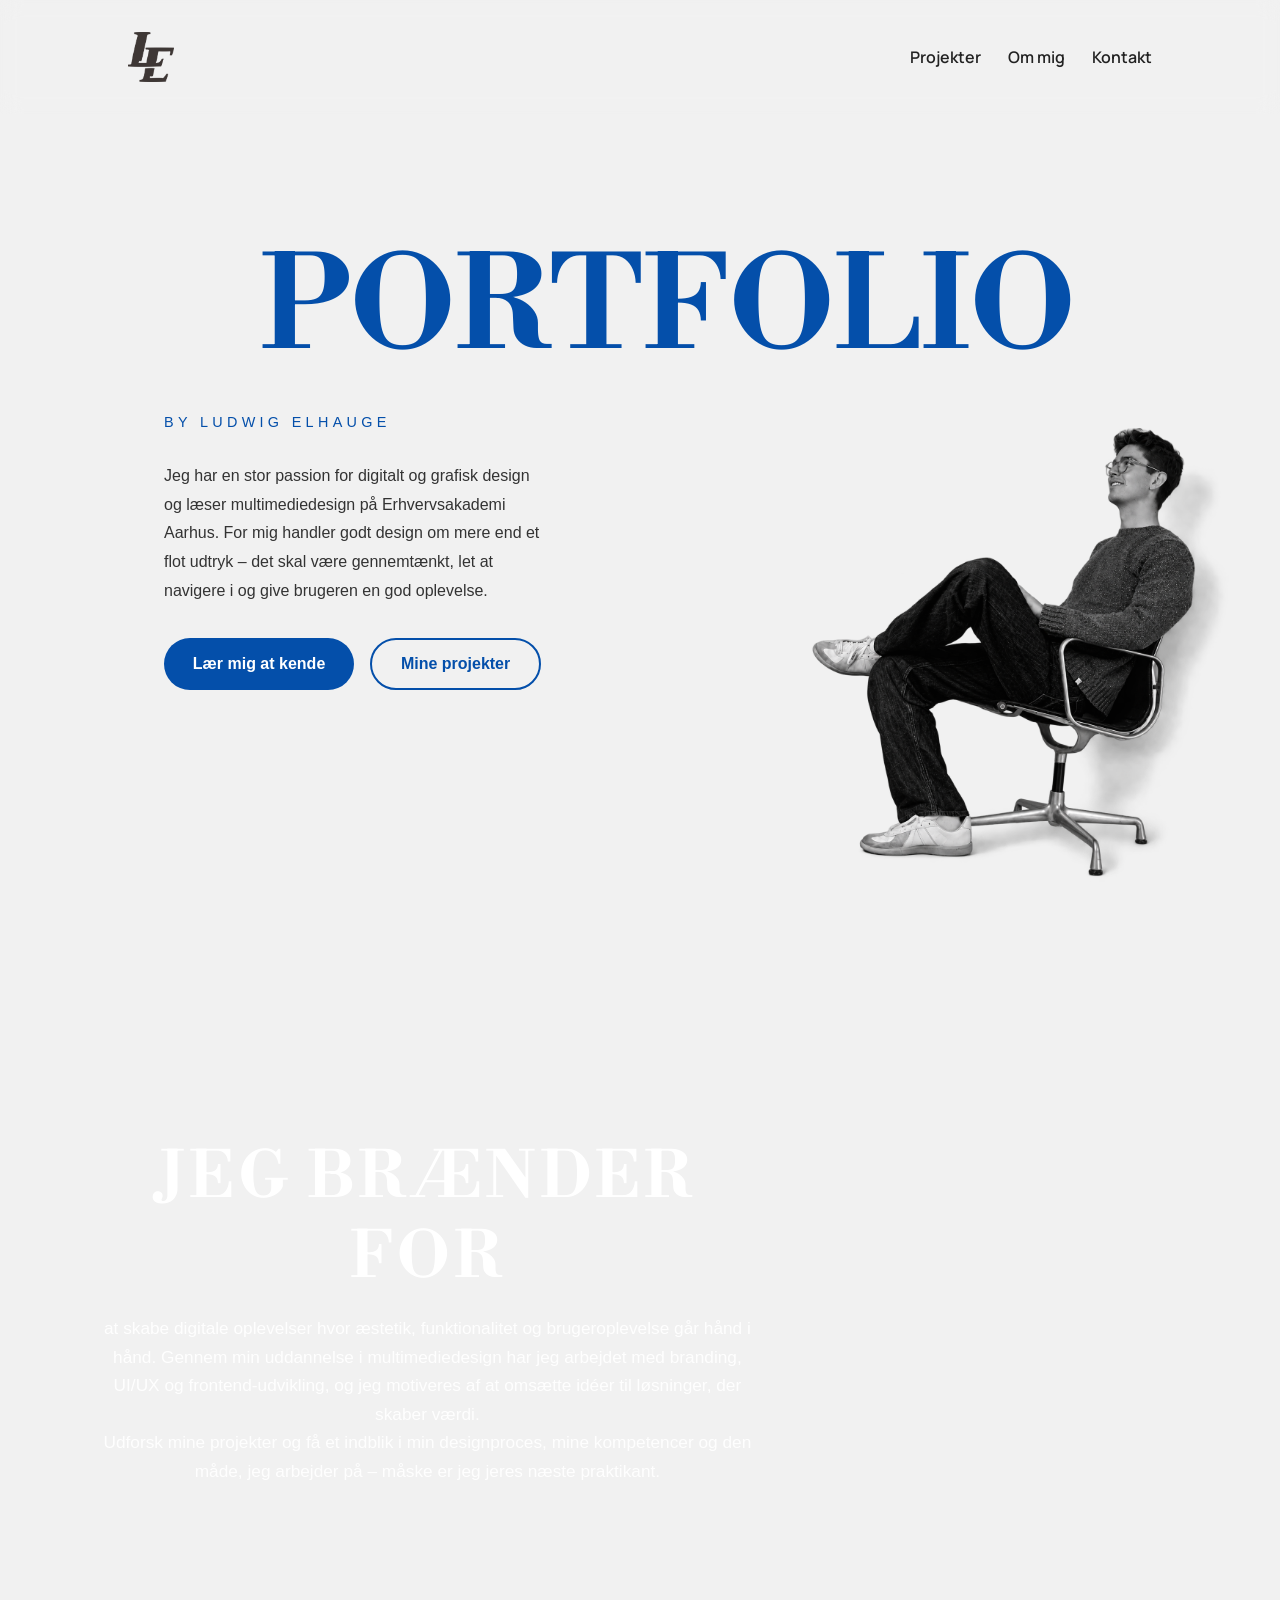
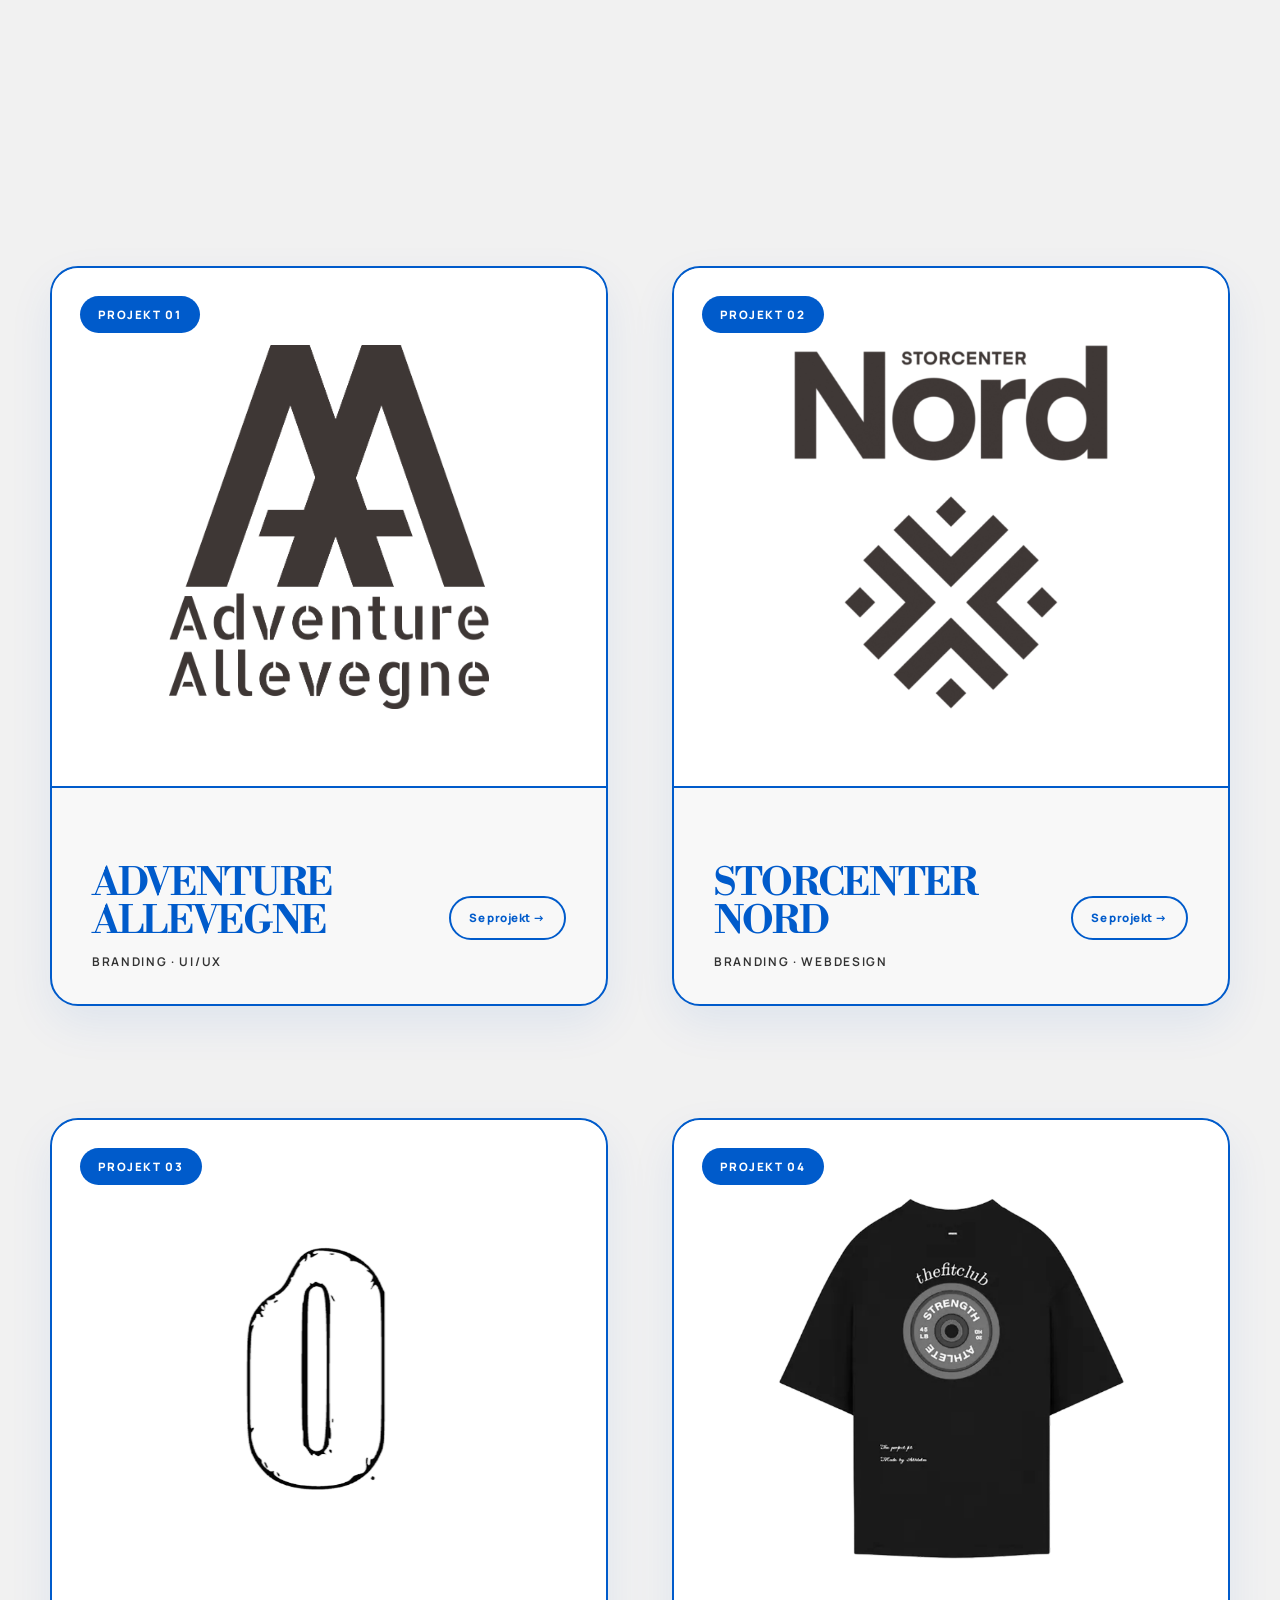
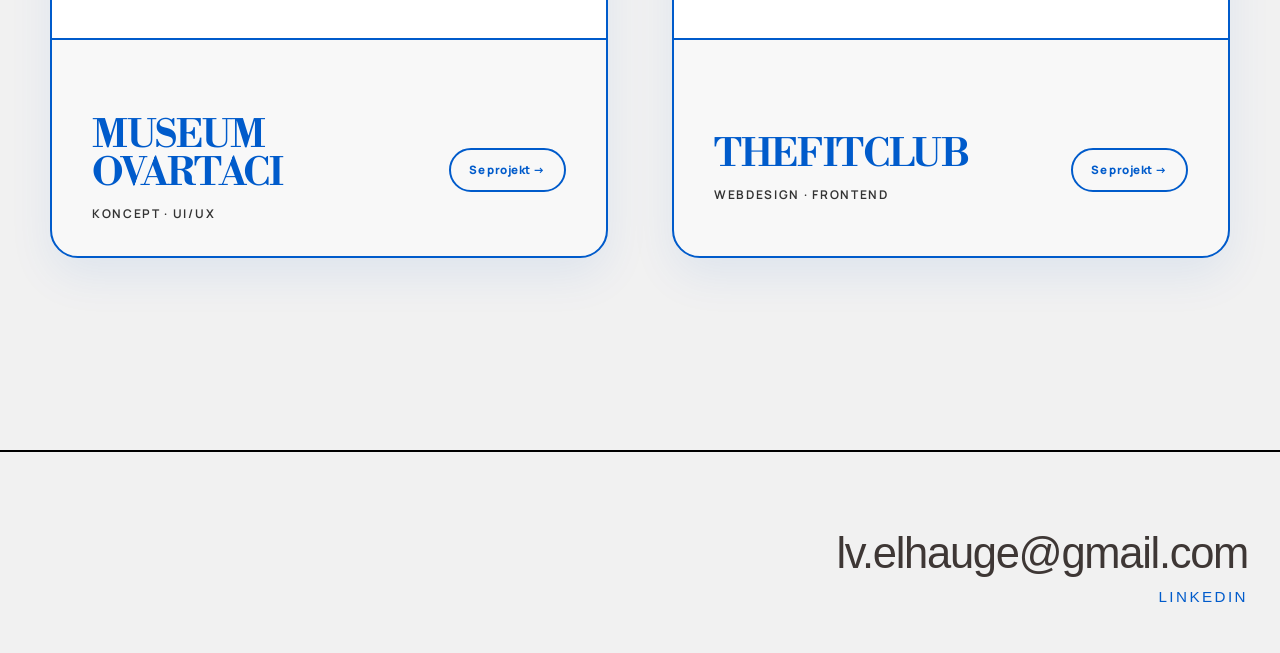
==== index.html @ d036d082 "lille h lille h" ====
<!doctype html>
<html lang="da">
  <head>
    <meta charset="utf-8" />
    <meta name="viewport" content="width=device-width, initial-scale=1" />
    <meta
      name="description"
      content="Portfolio for Ludwig Elhauge – multimediedesigner med fokus på branding, UI/UX og frontend."
    />
    <title>Ludwig Elhauge – Portfolio</title>

    <link rel="stylesheet" href="style.css" />

    <style>
      .project-card {
        position: relative;
        z-index: 2;
        pointer-events: auto;
        cursor: pointer;
      }

      .projects-label {
        pointer-events: none;
      }
    </style>
  </head>

  <body>
    <header class="site-header">
      <a class="brand" href="index.html" aria-label="Gå til forsiden">
        <img src="Img/logo.png" alt="Ludwig Elhauge logo" />
      </a>

      <nav class="site-nav" aria-label="Primær navigation">
        <a href="#projekter">Projekter</a>
        <a href="om-mig.html">Om mig</a>
        <a href="kontakt.html">Kontakt</a>
      </nav>
    </header>

    <main>
      <section class="hero">
        <div class="hero-content">
          <div class="hero-title">
            <h1>PORTFOLIO</h1>
            <p class="hero-subtitle">By Ludwig Elhauge</p>

            <p class="hero-description">
              Jeg har en stor passion for digitalt og grafisk design og læser
              multimediedesign på Erhvervsakademi Aarhus. For mig handler godt
              design om mere end et flot udtryk – det skal være gennemtænkt, let
              at navigere i og give brugeren en god oplevelse.
            </p>

            <div class="hero-actions">
              <a class="hero-button hero-button-primary" href="om-mig.html">
                Lær mig at kende
              </a>

              <a class="hero-button hero-button-secondary" href="#projekter">
                Mine projekter
              </a>
            </div>
          </div>

          <div class="hero-image-wrap">
            <img
              class="hero-image"
              src="Img/ludwigstol.png"
              alt="Ludwig Elhauge"
            />
          </div>
        </div>
      </section>

      <section class="baggrund2-banner">
        <div class="baggrund2-overlay">
          <div class="baggrund2-text">
            <h2>Jeg brænder for</h2>

            <p>
              at skabe digitale oplevelser hvor æstetik, funktionalitet og
              brugeroplevelse går hånd i hånd. Gennem min uddannelse i
              multimediedesign har jeg arbejdet med branding, UI/UX og
              frontend-udvikling, og jeg motiveres af at omsætte idéer til
              løsninger, der skaber værdi.
            </p>

            <p>
              Udforsk mine projekter og få et indblik i min designproces, mine
              kompetencer og den måde, jeg arbejder på – måske er jeg jeres
              næste praktikant.
            </p>
          </div>
        </div>
      </section>

      <section class="panel-projects" id="projekter">
        <div class="projects-label" aria-hidden="true">
          <span>PROJEKTER</span>
        </div>

        <div class="panel-content">
          <div class="projects-grid">
            <a class="project-card" href="ADVENTUREALLEVEGNE.html">
              <div class="project-image">
                <img
                  src="Img/ADVENTUREALLEVEGNE.png"
                  alt="Adventure Allevegne projekt"
                />
              </div>

              <div class="project-info">
                <div>
                  <h3>ADVENTURE ALLEVEGNE</h3>
                  <p>Branding · UI/UX</p>
                </div>

                <span class="project-link">Se projekt →</span>
              </div>
            </a>

            <a class="project-card" href="STORCENTERNORD.html">
              <div class="project-image">
                <img
                  src="Img/STORCENTERNORD.png"
                  alt="Storcenter Nord projekt"
                />
              </div>

              <div class="project-info">
                <div>
                  <h3>STORCENTER NORD</h3>
                  <p>Branding · Webdesign</p>
                </div>

                <span class="project-link">Se projekt →</span>
              </div>
            </a>

            <a class="project-card" href="museumprojekt.html">
              <div class="project-image">
                <img src="Img/museumlogo.png" alt="Spilcaféen projekt" />
              </div>

              <div class="project-info">
                <div>
                  <h3>MUSEUM OVARTACI</h3>
                  <p>Koncept · UI/UX</p>
                </div>

                <span class="project-link">Se projekt →</span>
              </div>
            </a>

            <a class="project-card" href="THEFITCLUB.html">
              <div class="project-image">
                <img src="Img/thefitclub-produkt.png" alt="The Fit Club projekt" />
              </div>

              <div class="project-info">
                <div>
                  <h3>THEFITCLUB</h3>
                  <p>Webdesign · Frontend</p>
                </div>

                <span class="project-link">Se projekt →</span>
              </div>
            </a>
          </div>
        </div>
      </section>
    </main>

    <footer class="site-footer">
      <div class="footer-content">
        <div class="footer-meta">
          <p class="footer-email">lv.elhauge@gmail.com</p>

          <a
            class="footer-link"
            href="https://www.linkedin.com/in/ludwig-valentin-dahl-elhauge-713512254/"
            target="_blank"
            rel="noopener"
          >
            LinkedIn
          </a>
        </div>
      </div>
    </footer>

    <script src="main.js"></script>
  </body>
</html>
---- style.css ----
@import url('https://fonts.googleapis.com/css2?family=Orbitron:wght@400..900&display=swap');
@import url('https://fonts.googleapis.com/css2?family=Oi&family=Orbitron:wght@400..900&display=swap');
@import url('https://fonts.googleapis.com/css2?family=Coiny&family=Oi&family=Orbitron:wght@400..900&display=swap');
@import url('https://fonts.googleapis.com/css2?family=Coiny&family=Manrope:wght@200..800&family=Oi&family=Orbitron:wght@400..900&display=swap');
@import url('https://fonts.googleapis.com/css2?family=Coiny&family=Libre+Bodoni:ital,wght@0,400..700;1,400..700&family=Manrope:wght@200..800&family=Oi&family=Orbitron:wght@400..900&display=swap');
@import url("https://fonts.googleapis.com/css2?family=Bodoni+Moda:opsz,wght@6..96,600&display=swap");
/* -----------------------------
   Base / Global Styles
   ----------------------------- */
body {
    background-color: #F1F1F1;
    margin: 0;
    font-family: Arial, Manrope, sans-serif;
    color: #111;
}

h1 {
    font-family: 'Libre Bodoni', serif;
    font-size: 8rem;
    color: #044faa;
    letter-spacing: 0.em;
    margin: 0;
    text-align: center;
}
/* -----------------------------
   Hero Section
   ----------------------------- */
.hero {
    min-height: 84vh;
    padding: 2rem 2rem 0rem;
    display: flex;
    align-items: center;
    justify-content: center;
    background-color: #F1F1F1;
}

.hero-scroll-indicator span {
    display: inline-flex;
    align-items: center;
    justify-content: center;
    padding: 0.8rem 1.2rem;
}



@keyframes hero-bounce {
    0%, 100% { transform: translateY(0); }
    45% { transform: translateY(-8px); }
    65% { transform: translateY(-4px); }
}

@media (max-width: 980px) {
    .hero-scroll-indicator {
        margin-bottom: 1.5rem;
    }
}

.hero-content {
    width: min(1320px, 100%);
    display: grid;
    grid-template-columns: minmax(0, 1.2fr) minmax(260px, 460px);
    align-items: center;
    gap: 3rem;
}

.hero-title {
    text-align: left;
    max-width: 380px;
    margin: 0;
    transform: translate(-2rem, -2rem);
    grid-column: 1;
    justify-self: center;
}

.hero-title h1 {
    text-align: center;
    display: block;
    width: 100%;
    margin: -4rem 6rem 1.5rem;

    transform: translateX(100px);
    opacity: 0;

    animation: slideInRight 1.4s ease forwards;
}

@keyframes slideInRight {
    from {
        transform: translateX(180px);
        opacity: 0;
    }

    to {
        transform: translateX(0);
        opacity: 1.2;
    }
}

.project-page .hero-title {
    text-align: center;
    max-width: 100%;
    margin: 0 auto 1.5rem;
    justify-self: center;
}

.project-page .hero-title h1,
.project-page .hero-subtitle,
.project-page .hero-description {
    text-align: center;
}

.hero-image-wrap {
    display: flex;
    justify-content: flex-end;
    grid-column: 2;
}

.hero-image {
    width: 100%;
    max-width: 460px;
    height: auto;
    display: block;
    object-fit: contain;
    margin-top: 8rem;

    transform: translateY(4rem);

}

.hero-subtitle {
    margin: 0.25rem 0 0;
    font-size: 0.9rem;
    letter-spacing: 0.3em;
    text-transform: uppercase;
    color: #044faa;
    text-align: left;
}

.hero-description {
    max-width: 540px;
    margin: 2rem 0 0;
    font-size: 1rem;
    line-height: 1.8;
    color: #333333;
    text-align: left;
    transform: none;
}

.hero-actions {
    display: flex;
    flex-wrap: wrap;
    gap: 1rem;
    justify-content: flex-start;
    margin-top: 2rem;
    transform: none;
}

.hero-button {
    display: inline-flex;
    align-items: center;
    justify-content: center;
    padding: 0.95rem 1.8rem;
    border-radius: 999px;
    font-weight: 700;
    text-decoration: none;
    transition: background-color 0.25s ease, color 0.25s ease;
}

.hero-button-primary {
    background-color: #044faa;
    color: #ffffff;
}

.hero-button-secondary {
    background-color: transparent;
    border: 2px solid #044faa;
    color: #044faa;
}

.hero-button-secondary:hover,
.hero-button-primary:hover {
    opacity: 0.9;
}

.hero-grid {
    display: block;
    max-width: 760px;
    margin: 0 auto;
}

.hero-copy {
    text-align: left;
}

.hero-text {
    max-width: 520px;
    margin: 0;
    font-size: 1.05rem;
    color: #333333;
    line-height: 1.8;
}

.hero-links {
    list-style: none;
    padding: 0;
    margin: 2rem 0 0;
    display: inline-flex;
    flex-direction: column;
    gap: 0.85rem;
}

.hero-links li {
    position: relative;
    padding-left: 1.2rem;
    font-weight: 600;
    letter-spacing: 0.02em;
}

.hero-links li::before {
    content: "—";
    position: absolute;
    left: 0;
    color: #000;
}

@media (max-width: 980px) {
    .hero-grid {
        grid-template-columns: 1fr;
    }

    .hero-image {
        justify-content: center;
        margin-top: 2rem;
    }
}

@media (max-width: 560px) {
    .hero {
        padding: 4rem 1.25rem 2rem;
    }

    .hero-title {
        margin-bottom: 2rem;
    }

    .hero h1 {
        font-size: 3.5rem;
    }
}

@media (max-width: 860px) {
    .hero-grid {
        grid-template-columns: 1fr;
        text-align: center;
    }

    .hero-copy {
        text-align: center;
    }

    .hero-image {
        margin: 0 auto;
        max-width: 380px;
    }
}

/* BANNER */
.baggrund2-banner {
    background-image: url("Img/DSCF3079.jpeg");
    background-attachment: fixed;
    background-position: center;
    background-repeat: no-repeat;
    background-size: cover;

    min-height: 820px;

    display: flex;
    justify-content: flex-start;
    align-items: center;
}

.baggrund2-overlay {
    width: 100%;
    height: 100%;

    background: transparent;

    display: flex;
    justify-content: flex-start;
    align-items: center;

    padding-left: 8%;
}

.baggrund2-text {
    max-width: 650px;
    color: white;
    text-align: center;
    padding: 0;
}

.baggrund2-text h2 {
    font-size: clamp(3rem, 5vw, 5.5rem);
    margin: 0 0 1rem;
    letter-spacing: 0.06em;
    text-transform: uppercase;
    font-family: 'Libre Bodoni', Georgia, serif;
}

.baggrund2-text p {
    margin: 0;
    font-size: clamp(1rem, 1.35vw, 1.5rem);
    line-height: 1.65;
    color: rgba(255,255,255,0.92);
}
/* -----------------------------
   Projects Section
   ----------------------------- */

.panel-projects {
    position: relative;
    background: #eeeeee;
    min-height: 100vh;
    padding: 10rem 1.25rem 5rem;
}


.panel-projects .panel-content {
    width: 100%;
    max-width: 1400px;
    margin: 0 auto;
}


/* -----------------------------
   Projects Grid
   ----------------------------- */

.projects-grid {
    position: relative;
    width: 100%;
    max-width: 1200px;
    height: 1000px;
    margin: 8rem auto 0;
    padding: 0;
}


/* -----------------------------
   Project Cards
   ----------------------------- */

.projects-grid .project-card {
  display: grid;
  grid-template-rows: 480px minmax(260px, auto);
  width: 100%;
  height: 100%;
  min-height: 740px;
  margin-top: 0;
  overflow: hidden;
  align-self: stretch;
}

.project-card img {
    display: block;

    width: 100%;
    height: auto;

    max-width: 100%;

    object-fit: contain;

    margin: 0;

    padding: 0;

    background: transparent;
}
/* Gør kun Museum Ovartaci-logoet større */
.projects-grid
.project-card[href="museumprojekt.html"]
.project-image img {
    transform: scale(3);
}

/* Bevar den lille hover-effekt */
.projects-grid
.project-card[href="museumprojekt.html"]:hover
.project-image img {
    transform: scale(3.4);
}


/* -----------------------------
   Hover
   ----------------------------- */

.project-card:hover img {
    filter: brightness(1.05);
}

.project-card:hover {
    transform: translateY(-10px) rotate(-3deg) scale(1.03);
}

/* Alle projektkort skal have samme placering og højde */

.projects-grid {
  display: grid;
  grid-template-columns: repeat(2, minmax(0, 1fr));
  align-items: stretch;
}

.projects-grid .project-card,
.projects-grid .project-card:nth-child(even),
.projects-grid .project-card:nth-child(odd) {
  display: grid;
grid-template-rows: 480px 220px;
height: 700px;
  margin-top: 10px;
  transform: none;
  align-self: stretch;
}

.projects-grid .project-image {
  display: flex;
  align-items: center;
  justify-content: center;
  width: 100%;
  height: 520px;
  overflow: hidden;
}

.projects-grid .project-image img {
  width: 100%;
  height: 100%;
  padding: 3rem;
  object-fit: contain;
}


.projects-grid .project-info {
  display: flex;
  align-items: center;
  justify-content: space-between;
  gap: 2rem;

  min-height: 260px;
  padding: 2rem 2.5rem;
  box-sizing: border-box;
}

/* -----------------------------
   Mobile
   ----------------------------- */

@media (max-width: 880px) {

    .panel-projects {
        padding: 4rem 1.25rem;
    }

    .projects-grid {
        height: auto;

        display: grid;
        grid-template-columns: 1fr;
        gap: 4rem;

        max-width: 500px;
    }

    .project-card {
        position: static;

        width: 100%;
        max-width: 320px;

        margin: 0 auto;

        transform: none !important;
    }

    .project-card:hover {
        transform: translateY(-8px) !important;
    }

}

/* -----------------------------
   Footer
   ----------------------------- */
.site-footer {
    padding: 4rem 2rem 3rem;
    background: transparent;
    color: #111;
    border-top: 2px solid #000;
}

.footer-content {
    display: flex;
    align-items: flex-end;
    justify-content: flex-end;
    gap: 2rem;
    max-width: min(1320px, 100%);
    margin: 0 auto;
    padding-top: 1rem;
}

.footer-email {
    margin: 0;
    color: #3E3735;
    font-size: clamp(2rem, 3.4vw, 5rem);
    font-weight: 300;
    letter-spacing: -0.03em;
    line-height: 1;
}

.footer-meta {
    display: flex;
    flex-direction: column;
    align-items: flex-end;
    justify-content: center;
    gap: 0.75rem;
}

.footer-phone {
    margin: 0;
    font-size: 0.95rem;
    letter-spacing: 0.08em;
}

.footer-link {
    color: #005BCB;
    text-decoration: none;
    font-size: 0.95rem;
    letter-spacing: 0.16em;
    text-transform: uppercase;
}

@media (max-width: 880px) {
    .footer-content {
        flex-direction: column;
        align-items: center;
        text-align: center;
    }
    .footer-meta {
        align-items: center;
    }
}


/* -----------------------------
   Header
   ----------------------------- */
.site-header {
    position: static;
    z-index: 20;
    display: flex;
    align-items: center;
    font-family: 'Manrope', sans-serif;
    justify-content: space-between;
    padding: 2rem 8rem;
    background: transparent;
    backdrop-filter: blur(10px);
    box-shadow: none;
    border: none;
}

/* Contact callout in the top-right corner */
.contact-callout {
    position: absolute;
    top: 8rem;
    right: 4.5rem;
    text-align: right;
    z-index: 20;
    color: #005bcb;
    pointer-events: auto;
}
.contact-callout .callout-email {
    display: block;
    font-size: 2.25rem;
    font-weight: 600;
    text-decoration: underline;
    text-decoration-thickness: 2px;
    color: #005bcb;
    margin-bottom: 0.25rem;
}
.contact-callout .callout-phone {
    font-size: 1.8rem;
    color: #111;
    margin-bottom: 0.25rem;
}
.callout-arrow {
    display: block;
    width: 88px;
    height: 88px;
    margin: 0 auto;
    color: #005bcb;
    transform: none;
    animation: callout-bob 1.6s ease-in-out infinite;
}

.callout-arrow path {
    stroke: currentColor;
    stroke-width: 2.8;
    stroke-linecap: round;
    stroke-linejoin: round;
}

@keyframes callout-bob {
    0% { transform: translateY(8px) rotate(0deg); }
    45% { transform: translateY(-10px) rotate(-2deg); }
    70% { transform: translateY(-6px) rotate(1deg); }
    100% { transform: translateY(8px) rotate(0deg); }
}

@media (max-width: 880px) {
    .contact-callout { position: static; text-align: left; margin: 1.25rem 0; }
    .contact-callout .callout-email { font-size: 1.15rem; text-decoration: underline; }
    .callout-arrow { display: none; }
}

.brand {
    display: inline-flex;
    align-items: center;
}

.brand img {
    display: block;
    max-height: 50px;
    width: auto;
}

.site-nav a {
    margin-left: 1.5rem;
    text-decoration: none;
    color: #222222;
    font-weight: 600;
}

.site-nav a:hover {
    color: #005BCB;
}
.projects-label {
    position: absolute;
    left: 20px;
    top: 50%;

    display: flex;
    flex-direction: column;
    align-items: center;

    color: #005bcb;

    z-index: 10;
}

.baggrund2-banner {
    min-height: 820px;
}
.panel-projects {
    position: relative;
}

.projects-label {
    position: absolute;

    right: 30px;
    top: -30px;

    display: flex;
    align-items: center;
    gap: 35px;

    color: #005bcb;

    z-index: 50;

    transform: rotate(90deg);
    transform-origin: right bottom;
}

.projects-label span {
    font-size: 55px;
    font-weight: 300;
    letter-spacing: 3px;
    white-space: nowrap;
}

.panel-projects,
.panel-content {
    width: 100%;
    box-sizing: border-box;
}

.panel-projects {
    position: relative;
    background: #eeeeee;
    padding: 8rem 1.5rem 10rem;
}

.panel-content {
    max-width: 1400px;
    margin: 0 auto;
}

.projects-grid {
    position: relative !important;
    display: grid !important;
    grid-template-columns: repeat(2, minmax(0, 1fr)) !important;
    gap: 5rem 3rem !important;

    width: min(1200px, 100%) !important;
    height: auto !important;
    margin: 0 auto !important;
    padding: 0 !important;
}

.project-card {
    position: relative !important;
    inset: auto !important;
    display: block !important;

    width: 100% !important;
    margin: 0 !important;
    padding: 1rem !important;
    box-sizing: border-box;

    color: #111 !important;
    text-decoration: none !important;
    background: #ffffff;
    border: 1px solid #d8d4cf;
    box-shadow: 0 18px 45px rgba(17, 17, 17, 0.07);

    transform: none !important;
    transition: transform 0.3s ease, box-shadow 0.3s ease;
}

.project-card:hover {
    transform: translateY(-7px) !important;
    box-shadow: 0 24px 55px rgba(17, 17, 17, 0.12);
}

.project-image {
    display: flex;
    align-items: center;
    justify-content: center;

    width: 100%;
    aspect-ratio: 4 / 3;
    padding: clamp(2.5rem, 5vw, 5rem);
    box-sizing: border-box;
    overflow: hidden;
    background: #f0ede8;
}

.project-image img,
.project-card img {
    display: block;
    width: 100% !important;
    height: 100% !important;
    max-width: 100% !important;
    max-height: 100% !important;
    margin: 0 !important;
    padding: 0 !important;
    object-fit: contain !important;
    transition: transform 0.4s ease;
}

.project-card:hover .project-image img {
    transform: scale(1.04);
}

.project-info {
    display: flex;
    align-items: flex-start;
    justify-content: space-between;
    gap: 1.5rem;

    margin-top: 1rem;
    padding: 1rem 0.25rem 0.25rem;
    border-top: 1px solid #d8d4cf;
}

.project-info h3 {
    margin: 0;
    color: #111;
    font-family: 'Manrope', sans-serif;
    font-size: clamp(1.25rem, 2vw, 1.7rem);
    line-height: 1.15;
}

.project-info p {
    margin: 0.45rem 0 0;
    color: #69635f;
    font-size: 0.8rem;
    letter-spacing: 0.1em;
    text-transform: uppercase;
}

.project-link {
    flex-shrink: 0;
    color: #005BCB;
    font-size: 0.8rem;
    font-weight: 700;
    letter-spacing: 0.08em;
    text-transform: uppercase;
}

@media (max-width: 880px) {
    .panel-projects {
        padding: 5rem 1.25rem 7rem;
    }

    .projects-grid {
        grid-template-columns: 1fr !important;
        gap: 3rem !important;
        max-width: 560px !important;
    }

    .project-image {
        padding: clamp(2rem, 10vw, 4rem);
    }
}
@import url('https://fonts.googleapis.com/css2?family=Bodoni+Moda:opsz,wght@6..96,700&display=swap');

/* Projektkort i samme visuelle stil som portfolioens hero. */

.panel-projects {
    position: relative;
    width: 100%;
    padding: 9rem 1.5rem 12rem;
    box-sizing: border-box;
    overflow: hidden;
    background: #f1f1f1;
}

.panel-content {
    width: 100%;
    max-width: 1400px;
    margin: 0 auto;
}

.projects-grid {
    position: relative !important;
    display: grid !important;
    grid-template-columns: repeat(2, minmax(0, 1fr)) !important;
    gap: 7rem 4rem !important;

    width: min(1180px, 100%) !important;
    height: auto !important;
    margin: 0 auto !important;
    padding: 0 !important;
}

.project-card {
    position: relative !important;
    inset: auto !important;
    display: block !important;
    width: 100% !important;
    margin: 0 !important;
    padding: 0 !important;
    box-sizing: border-box;
    overflow: hidden;

    color: #171717 !important;
    text-decoration: none !important;
    background: #f8f8f8;
    border: 2px solid #005bcb;
    border-radius: 28px;
    box-shadow: 0 18px 45px rgba(0, 91, 203, 0.08);

    transform: none !important;
    transition: transform 0.35s ease, box-shadow 0.35s ease;
}



/* Projektnummer som samme type pilleform som knapperne i heroen. */
.project-card::before {
    position: absolute;
    top: 1.75rem;
    left: 1.75rem;
    z-index: 2;

    padding: 0.7rem 1.15rem;
    color: #ffffff;
    background: #005bcb;
    border-radius: 999px;

    font-family: 'Manrope', sans-serif;
    font-size: 0.72rem;
    font-weight: 800;
    letter-spacing: 0.14em;
}

.project-card:nth-child(1)::before { content: "PROJEKT 01"; }
.project-card:nth-child(2)::before { content: "PROJEKT 02"; }
.project-card:nth-child(3)::before { content: "PROJEKT 03"; }
.project-card:nth-child(4)::before { content: "PROJEKT 04"; }

.project-card:hover {
    transform: translateY(-9px) !important;
    box-shadow: 0 28px 60px rgba(0, 91, 203, 0.16);
}

.project-card:focus-visible {
    outline: 3px solid #005bcb;
    outline-offset: 5px;
}

.project-image {
    display: flex;
    align-items: center;
    justify-content: center;

    width: 100%;
    aspect-ratio: 4 / 3;
    padding: clamp(3.5rem, 6vw, 6rem);
    box-sizing: border-box;
    overflow: hidden;

    background: #ffffff;
    border-bottom: 2px solid #005bcb;
    border-radius: 26px 26px 0 0;
}

.project-image img,
.project-card img {
    display: block;
    width: 100% !important;
    height: 100% !important;
    max-width: 100% !important;
    max-height: 100% !important;
    margin: 0 !important;
    padding: 0 !important;
    object-fit: contain !important;
    filter: none;
    transition: transform 0.45s cubic-bezier(0.2, 0.75, 0.25, 1);
}

.project-card:hover .project-image img {
    transform: scale(1.055);
}

.project-info {
    display: flex;
    align-items: flex-end;
    justify-content: space-between;
    gap: 2rem;

    margin: 0;
    padding: 1.75rem 1.75rem 1.9rem;
    border: 0;
}

.project-info h3 {
    margin: 0;
    max-width: 14ch;
    color: #005bcb;
    font-family: 'Libre Bodoni', Georgia, serif;
    font-size: clamp(1.8rem, 3vw, 2.8rem);
    font-weight: 700;
    line-height: 0.98;
    letter-spacing: -0.035em;
}

.project-info p {
    margin: 0.7rem 0 0;
    color: #333333;
    font-family: 'Manrope', sans-serif;
    font-size: 0.75rem;
    font-weight: 650;
    letter-spacing: 0.14em;
    text-transform: uppercase;
}

.project-link {
    flex-shrink: 0;
    padding: 0.8rem 1.15rem;
    color: #005bcb;
    background: transparent;
    border: 2px solid #005bcb;
    border-radius: 999px;

    font-family: 'Manrope', sans-serif;
    font-size: 0.72rem;
    font-weight: 800;
    letter-spacing: 0.04em;
    text-transform: none;
    transition: color 0.25s ease, background-color 0.25s ease;
}

.project-card:hover .project-link {
    color: #ffffff;
    background: #005bcb;
}

@media (max-width: 880px) {
    .panel-projects {
        padding: 6rem 1.25rem 8rem;
    }

    .projects-grid {
        grid-template-columns: 1fr !important;
        gap: 3.5rem !important;
        max-width: 580px !important;
    }

    .project-card:nth-child(even) {
        margin-top: 0 !important;
    }

    .project-image {
        padding: clamp(3rem, 12vw, 5rem);
    }

    .project-info {
        align-items: flex-start;
        gap: 1.25rem;
    }
}

@media (max-width: 520px) {
    .project-card {
        border-radius: 22px;
    }

    .project-info {
        flex-direction: column;
        padding: 1.4rem;
    }

    .project-link {
        align-self: flex-start;
    }
}

@media (prefers-reduced-motion: reduce) {
    .project-card,
    .project-image img,
    .project-link {
        transition: none;
    }
}

@import url('https://fonts.googleapis.com/css2?family=Bodoni+Moda:opsz,wght@6..96,600;6..96,700&family=Manrope:wght@400;500;600;700;800&display=swap');

.panel-about.about-editorial {
    padding: 0 !important;
    overflow: hidden;
    color: #171717;
    background: #f1f1f1;
}

/* KONTINUERLIG KARRUSEL */

/* KONTINUERLIG KARRUSEL */

.about-ribbon {
  width: 100%;
  overflow: hidden;
  background: #075fce;
  white-space: nowrap;
}

.about-ribbon-track {
  display: flex;
  align-items: center;
  width: max-content;
  animation: continuous-ribbon 30s linear infinite;
  will-change: transform;
}

.about-ribbon-group {
  display: flex;
  flex: 0 0 auto;
  align-items: center;
  justify-content: flex-start;

  width: max-content;
  min-width: max-content;
  gap: 1.5rem;
  padding: 1.7rem 1.5rem 1.7rem 0;
}

.about-ribbon-group span {
  flex-shrink: 0;
  color: #ffffff;
  font-family: "Manrope", Arial, sans-serif;
  font-size: 0.85rem;
  font-weight: 800;
  letter-spacing: 0.18em;
  text-transform: uppercase;
}

.about-ribbon-group i {
  flex-shrink: 0;
  margin: 0;
  color: #ffffff;
  font-size: 1.2rem;
  font-style: normal;
}

@keyframes continuous-ribbon {
  from {
    transform: translateX(0);
  }

  to {
    transform: translateX(-50%);
  }
}
@keyframes about-marquee {
  from {
    transform: translateX(0);
  }

  to {
    transform: translateX(-50%);
  }
}

@keyframes about-marquee {
    to {
        transform: translateX(-50%);
    }
}

.about-shell {
    width: min(1320px, calc(100% - 3rem)) !important;
    max-width: 1320px !important;
    margin: 0 auto;
    padding: clamp(6rem, 10vw, 10rem) 0 8rem;
}

.about-intro {
    display: grid;
    grid-template-columns: minmax(180px, 0.65fr) minmax(0, 1.35fr);
    column-gap: clamp(2rem, 7vw, 8rem);
    align-items: start;
}

.about-kicker,
.about-label,
.about-toolkit-kicker {
    margin: 0;
    color: #005bcb;
    font-family: 'Manrope', sans-serif;
    font-size: 0.78rem;
    font-weight: 800;
    letter-spacing: 0.16em;
    text-transform: uppercase;
}

.about-intro h2 {
    grid-column: 2;
    max-width: 10ch;
    margin: 0;
    color: #044faa;
    font-family: 'Libre Bodoni', Georgia, serif;
    font-size: 8rem;
    line-height: 0.86;
    letter-spacing: -0.055em;
}
.about-lead {
    grid-column: 2;
    max-width: 700px;
    margin: 2.5rem 0 0;
    color: #2e2e2e;
    font-family: 'Manrope', sans-serif;
    font-size: clamp(1.1rem, 1.7vw, 1.45rem);
    line-height: 1.65;
}

.about-facts {
    display: grid;
    grid-template-columns: repeat(3, 1fr);
    margin: clamp(5rem, 9vw, 9rem) 0 0;
    padding: 0;
    border-block: 2px solid #005bcb;
}

.about-facts div {
    padding: 1.6rem 1.5rem;
}

.about-facts div + div {
    border-left: 1px solid #005bcb;
}

.about-facts dt {
    margin-bottom: 0.45rem;
    color: #555555;
    font-family: 'Manrope', sans-serif;
    font-size: 0.7rem;
    font-weight: 700;
    letter-spacing: 0.15em;
    text-transform: uppercase;
}

.about-facts dd {
    margin: 0;
    color: #171717;
    font-family: 'Manrope', sans-serif;
    font-size: clamp(1rem, 1.5vw, 1.25rem);
    font-weight: 700;
}

.about-chapters {
    margin-top: clamp(7rem, 12vw, 12rem);
}

.about-chapter {
    display: grid;
    grid-template-columns: minmax(110px, 0.35fr) minmax(0, 1fr);
    gap: clamp(2rem, 6vw, 7rem);
    align-items: start;
    padding: clamp(3.5rem, 6vw, 6rem) 0;
    border-top: 2px solid #171717;
}

.about-chapter:nth-child(2) {
    margin-left: 10%;
}

.about-chapter:nth-child(3) {
    margin-right: 10%;
    border-bottom: 2px solid #171717;
}

.about-number {
    color: transparent;
    font-family: 'Libre Bodoni', Georgia, serif;
    font-size: clamp(5rem, 10vw, 10rem);
    font-weight: 600;
    line-height: 0.75;
    -webkit-text-stroke: 1.5px #005bcb;
}

.about-copy {
    max-width: 760px;
}

.about-copy h3 {
    max-width: 16ch;
    margin: 1rem 0 1.75rem;
    color: #005bcb;
    font-family: 'Libre Bodoni', Georgia, serif;
    font-size: clamp(2.5rem, 5vw, 5rem);
    font-weight: 600;
    line-height: 0.95;
    letter-spacing: -0.045em;
}

.about-copy > p:last-child {
    max-width: 62ch;
    margin: 0;
    color: #333333;
    font-family: 'Manrope', sans-serif;
    font-size: clamp(1rem, 1.35vw, 1.2rem);
    line-height: 1.8;
}

.about-toolkit {
    position: relative;
    margin-top: clamp(7rem, 12vw, 12rem);
    padding: clamp(3rem, 7vw, 7rem);
    overflow: hidden;
    color: #ffffff;
    background: #005bcb;
    border-radius: 36px;
}

.about-toolkit::after {
    content: "LE";
    position: absolute;
    right: -0.04em;
    bottom: -0.26em;
    color: transparent;
    font-family: 'Libre Bodoni', Georgia, serif;
    font-size: clamp(10rem, 26vw, 25rem);
    font-weight: 700;
    line-height: 1;
    opacity: 0.22;
    -webkit-text-stroke: 2px #ffffff;
    pointer-events: none;
}

.about-toolkit-kicker {
    position: relative;
    z-index: 1;
    color: #ffffff;
}

.about-toolkit h2 {
    position: relative;
    z-index: 1;
    max-width: 8ch;
    margin: 1rem 0 3rem;
    color: #ffffff;
    font-family: 'Libre Bodoni', Georgia, serif;
    font-size: clamp(3rem, 6vw, 6.5rem);
    font-weight: 600;
    line-height: 0.9;
    letter-spacing: -0.045em;
}

.about-skills {
    position: relative;
    z-index: 1;
    display: flex;
    flex-wrap: wrap;
    gap: 0.9rem;
    max-width: 850px;
    margin: 0;
    padding: 0;
    list-style: none;
}

.about-skills li {
    padding: 0.9rem 1.35rem;
    border: 2px solid #ffffff;
    border-radius: 999px;
    font-family: 'Manrope', sans-serif;
    font-size: clamp(0.85rem, 1.2vw, 1rem);
    font-weight: 700;
}

.about-cta {
    display: grid;
    grid-template-columns: 1fr auto;
    gap: 3rem;
    align-items: end;
    margin-top: clamp(7rem, 12vw, 12rem);
    padding: clamp(3rem, 6vw, 6rem) 0;
    border-block: 2px solid #171717;
}

.about-cta h2 {
    max-width: 12ch;
    margin: 1rem 0 0;
    color: #005bcb;
    font-family: 'Libre Bodoni', Georgia, serif;
    font-size: clamp(3rem, 6vw, 6rem);
    font-weight: 600;
    line-height: 0.9;
    letter-spacing: -0.045em;
}

.about-cta > a {
    display: inline-flex;
    align-items: center;
    justify-content: center;
    min-height: 58px;
    padding: 0 1.8rem;
    color: #ffffff;
    background: #005bcb;
    border: 2px solid #005bcb;
    border-radius: 999px;
    font-family: 'Manrope', sans-serif;
    font-weight: 800;
    text-decoration: none;
    transition: color 0.25s ease, background-color 0.25s ease, transform 0.25s ease;
}

.about-cta > a:hover {
    color: #005bcb;
    background: transparent;
    transform: translateY(-4px);
}

@media (max-width: 820px) {
    .about-shell {
        width: min(100% - 2.5rem, 680px) !important;
    }

    .about-intro {
        grid-template-columns: 1fr;
    }

    .about-intro h2,
    .about-lead {
        grid-column: 1;
    }

    .about-intro h2 {
        margin-top: 1.5rem;
    }

    .about-facts {
        grid-template-columns: 1fr;
    }

    .about-facts div + div {
        border-top: 1px solid #005bcb;
        border-left: 0;
    }

    .about-chapter,
    .about-chapter:nth-child(2),
    .about-chapter:nth-child(3) {
        grid-template-columns: 1fr;
        margin-inline: 0;
    }

    .about-number {
        font-size: 6rem;
    }

    .about-cta {
        grid-template-columns: 1fr;
        align-items: start;
    }

    .about-cta > a {
        justify-self: start;
    }
}

@media (prefers-reduced-motion: reduce) {
    .about-ribbon-track {
        animation: none;
    }

    .about-cta > a {
        transition: none;
    }
}

@import url('https://fonts.googleapis.com/css2?family=Bodoni+Moda:opsz,wght@6..96,600;6..96,700&family=Manrope:wght@400;500;600;700;800&display=swap');

.contact-panel {
    padding: clamp(6rem, 10vw, 10rem) 1.5rem 9rem !important;
    color: #171717;
    background: #f1f1f1;
}

.contact-shell {
    width: min(1180px, 100%) !important;
    max-width: 1180px !important;
    margin: 0 auto;
}

.contact-intro {
    display: grid;
    grid-template-columns: minmax(160px, 0.45fr) minmax(0, 1.55fr);
    column-gap: clamp(2rem, 7vw, 8rem);
    align-items: start;
}

.contact-kicker,
.contact-label,
.contact-note > span {
    margin: 0;
    color: #005bcb;
    font-family: 'Manrope', sans-serif;
    font-size: 0.75rem;
    font-weight: 800;
    letter-spacing: 0.15em;
    text-transform: uppercase;
}

.contact-intro h2 {
    grid-column: 2;
    max-width: 10ch;
    margin: 0;
    color: #005bcb;
    font-family: 'Libre Bodoni', Georgia, serif;
    font-size: clamp(3.5rem, 7vw, 7.5rem);
    font-weight: 600;
    line-height: 0.9;
    letter-spacing: -0.05em;
}

.contact-intro > p:last-child {
    grid-column: 2;
    max-width: 680px;
    margin: 2rem 0 0;
    color: #333333;
    font-family: 'Manrope', sans-serif;
    font-size: clamp(1rem, 1.5vw, 1.25rem);
    line-height: 1.7;
}

.contact-methods {
    display: grid;
    grid-template-columns: repeat(3, minmax(0, 1fr));
    gap: 1.25rem;
    margin-top: clamp(5rem, 9vw, 9rem);
}

.contact-method {
    position: relative;
    display: flex;
    flex-direction: column;
    min-height: 210px;
    padding: 1.7rem;
    box-sizing: border-box;
    color: #171717;
    background: #ffffff;
    border: 2px solid #005bcb;
    border-radius: 24px;
    text-decoration: none;
    transition: color 0.3s ease, background-color 0.3s ease, transform 0.3s ease;
}

.contact-method strong {
    max-width: 16ch;
    margin-top: auto;
    overflow-wrap: anywhere;
    font-family: 'Manrope', sans-serif;
    font-size: clamp(1.1rem, 1.8vw, 1.45rem);
    line-height: 1.25;
}

.contact-arrow {
    position: absolute;
    top: 1.45rem;
    right: 1.6rem;
    color: #005bcb;
    font-size: 1.5rem;
    transition: color 0.3s ease, transform 0.3s ease;
}

.contact-method:hover {
    color: #ffffff;
    background: #005bcb;
    transform: translateY(-7px);
}

.contact-method:hover .contact-label,
.contact-method:hover .contact-arrow {
    color: #ffffff;
}

.contact-method:hover .contact-arrow {
    transform: translate(3px, -3px);
}

.contact-method:focus-visible {
    outline: 3px solid #171717;
    outline-offset: 4px;
}

.contact-note {
    display: grid;
    grid-template-columns: minmax(160px, 0.45fr) minmax(0, 1.55fr);
    column-gap: clamp(2rem, 7vw, 8rem);
    margin-top: clamp(4rem, 7vw, 7rem);
    padding-block: 2rem;
    border-block: 2px solid #171717;
}

.contact-note p {
    max-width: 650px;
    margin: 0;
    color: #333333;
    font-family: 'Manrope', sans-serif;
    font-size: 1rem;
    line-height: 1.7;
}

@media (max-width: 850px) {
    .contact-intro,
    .contact-note {
        grid-template-columns: 1fr;
    }

    .contact-intro h2,
    .contact-intro > p:last-child {
        grid-column: 1;
    }

    .contact-intro h2 {
        margin-top: 1.25rem;
    }

    .contact-methods {
        grid-template-columns: 1fr;
    }

    .contact-method {
        min-height: 170px;
    }

    .contact-note {
        row-gap: 1rem;
    }
}

@media (prefers-reduced-motion: reduce) {
    .contact-method,
    .contact-arrow {
        transition: none;
    }
}



/* -----------------------------
   THEFITCLUB STYLES
   ----------------------------- */

@import url("https://fonts.googleapis.com/css2?family=Libre+Bodoni:opsz,wght@6..96,600;6..96,700&family=Manrope:wght@400;500;600;700;800&display=swap");

:root {
  --tfc-blue: #075fce;
  --tfc-black: #111111;
  --tfc-paper: #f1f1ef;
  --tfc-white: #ffffff;
  --tfc-muted: #5e5e5e;
  --tfc-line: rgba(17, 17, 17, 0.22);
  --tfc-display: "Libre Bodoni", Georgia, serif;
  --tfc-body: "Manrope", Arial, sans-serif;
}

.tfc-page {
  margin: 0;
  color: var(--tfc-black);
  background: var(--tfc-paper);
  font-family: var(--tfc-body);
}

.tfc-page *,
.tfc-page *::before,
.tfc-page *::after {
  box-sizing: border-box;
}

.tfc-page main {
  overflow: hidden;
}

.tfc-page figure,
.tfc-page dl,
.tfc-page dd {
  margin: 0;
}

.tfc-page img,
.tfc-page video {
  display: block;
  max-width: 100%;
}



/* GENERELT */

.tfc-kicker,
.tfc-section-number,
.tfc-video-card > p,
.tfc-next-project > p {
  margin: 0;
  color: var(--tfc-blue);
  font-size: 0.75rem;
  font-weight: 800;
  letter-spacing: 0.17em;
  text-transform: uppercase;
}

.tfc-button {
  display: inline-flex;
  align-items: center;
  justify-content: center;
  min-height: 54px;
  padding: 0 1.65rem;
  color: var(--tfc-white);
  background: var(--tfc-blue);
  border: 2px solid var(--tfc-blue);
  border-radius: 999px;
  font-weight: 800;
  text-decoration: none;
  transition:
    color 180ms ease,
    background-color 180ms ease,
    transform 180ms ease;
}

.tfc-button:hover {
  color: var(--tfc-blue);
  background: transparent;
  transform: translateY(-3px);
}

/* HERO */

.tfc-hero {
  display: grid;
  grid-template-columns: minmax(0, 1fr) minmax(420px, 0.88fr);
  gap: clamp(3rem, 6vw, 7rem);
  align-items: center;
  width: min(1440px, calc(100% - 5rem));
  min-height: calc(100vh - 110px);
  margin: 0 auto;
  padding: clamp(4.5rem, 8vw, 8rem) 0;
}

.tfc-hero h1 {
    max-width: 7ch;
    margin: 1.2rem 0 2rem;
    color: var(--tfc-blue);
    font-family: var(--tfc-display);
    font-size: clamp(5rem, 8vw, 9rem);
    font-weight: 600;
    line-height: 0.78;
    letter-spacing: -0.07em;
    text-align: left;
    text-transform: uppercase;
}

.tfc-hero h1 span {
    display: block;
    margin: 0 0 0.1rem;
    color: var(--tfc-blue);
    font-size: 0.3em;
    font-weight: 600;
    font-style: normal;
    line-height: 1.4;
    letter-spacing: -0.04em;
    text-align: left;
    -webkit-text-stroke: 0;
}


.tfc-lead {
  max-width: 640px;
  margin: 0;
  color: #353535;
  font-size: clamp(1.05rem, 1.55vw, 1.35rem);
  line-height: 1.7;
}

.tfc-hero-actions {
  display: flex;
  flex-wrap: wrap;
  align-items: center;
  gap: 1.4rem;
  margin-top: 2.5rem;
}

.tfc-hero-actions p {
  max-width: 25ch;
  margin: 0;
  color: var(--tfc-muted);
  font-size: 0.78rem;
  line-height: 1.5;
}

/* VIDEO */

.tfc-video-card {
  position: relative;
  display: flex;
  align-items: center;
  justify-content: center;
  min-height: 700px;
  padding: 5rem 2.5rem 3rem;
  overflow: hidden;
  background: var(--tfc-black);
  border: 2px solid var(--tfc-black);
  border-radius: 42px;
  isolation: isolate;
}

.tfc-video-card::before {
  content: "TFC";
  position: absolute;
  left: -0.04em;
  bottom: -0.28em;
  z-index: -1;
  color: transparent;
  font-family: var(--tfc-display);
  font-size: clamp(15rem, 22vw, 24rem);
  line-height: 1;
  opacity: 0.25;
  -webkit-text-stroke: 2px var(--tfc-white);
}

.tfc-video-card::after {
  content: "";
  position: absolute;
  top: -105px;
  right: -105px;
  z-index: -1;
  width: 285px;
  aspect-ratio: 1;
  background: var(--tfc-blue);
  border-radius: 50%;
}

.tfc-video-card > p {
  position: absolute;
  top: 1.75rem;
  left: 2rem;
  color: var(--tfc-white);
}

.tfc-video-card video {
  width: auto;
  height: min(74vh, 590px);
  aspect-ratio: 9 / 16;
  object-fit: cover;
  border: 1px solid rgba(255, 255, 255, 0.2);
  border-radius: 30px;
  box-shadow: 0 24px 55px rgba(0, 0, 0, 0.32);
}

/* PROJEKTINFORMATION */

.tfc-facts {
  color: var(--tfc-white);
  background: var(--tfc-blue);
}

.tfc-facts dl {
  display: grid;
  grid-template-columns: repeat(4, 1fr);
  width: min(1320px, calc(100% - 4rem));
  margin: 0 auto;
}

.tfc-facts dl > div {
  min-width: 0;
  padding: 1.55rem 1.4rem;
}

.tfc-facts dl > div + div {
  border-left: 1px solid rgba(255, 255, 255, 0.5);
}

.tfc-facts dt {
  margin-bottom: 0.35rem;
  font-size: 0.68rem;
  font-weight: 800;
  letter-spacing: 0.14em;
  text-transform: uppercase;
}

.tfc-facts dd {
  font-size: clamp(0.88rem, 1.1vw, 1.06rem);
  font-weight: 600;
}

/* FÆLLES SEKTIONSLAYOUT */

.tfc-section,
.tfc-products,
.tfc-reflection,
.tfc-next-project {
  width: min(1280px, calc(100% - 5rem));
  margin: 0 auto;
}

.tfc-section {
  padding: clamp(7rem, 11vw, 11rem) 0;
}

.tfc-section + .tfc-section,
.tfc-business {
  border-top: 1px solid var(--tfc-line);
}

.tfc-heading-row {
  display: grid;
  grid-template-columns: minmax(150px, 0.32fr) minmax(0, 1fr);
  gap: clamp(2.5rem, 7vw, 8rem);
  align-items: start;
  margin-bottom: clamp(3rem, 6vw, 6rem);
}

.tfc-heading-row h2,
.tfc-products h2,
.tfc-business h2,
.tfc-reflection h2,
.tfc-next-project h2 {
  margin: 0;
  color: var(--tfc-blue);
  font-family: var(--tfc-display);
  font-size: clamp(3.3rem, 6.6vw, 7rem);
  font-weight: 600;
  line-height: 0.91;
  letter-spacing: -0.055em;
}

.tfc-section-intro {
  max-width: 770px;
  margin: 1.8rem 0 0;
  color: #343434;
  font-size: clamp(1rem, 1.35vw, 1.2rem);
  line-height: 1.8;
}

/* BILLEDER OG KORT */

.tfc-wide-media,
.tfc-logo-card,
.tfc-product-media,
.tfc-digital-card,
.tfc-contract-card {
  overflow: hidden;
  background: var(--tfc-white);
  border: 2px solid var(--tfc-black);
  border-radius: 24px;
}
.tfc-contract-card {
    width: 75%;
    max-width: 540px;
    justify-self: end;
}

.tfc-wide-media img,
.tfc-logo-card img,
.tfc-product-media img,
.tfc-digital-card img,
.tfc-contract-card img {
  width: 100%;
}

.tfc-wide-media img {
  aspect-ratio: 3 / 4;
  object-fit: cover;
}

.tfc-overview .tfc-wide-media {
  width: min(100%, 760px);
  margin-left: auto;
}

.tfc-wide-media figcaption,
.tfc-logo-card figcaption,
.tfc-product-media figcaption,
.tfc-digital-card figcaption,
.tfc-contract-card figcaption {
  padding: 1rem 1.25rem;
  color: #424242;
  background: var(--tfc-white);
  border-top: 2px solid var(--tfc-black);
  font-size: 0.78rem;
  font-weight: 600;
}

/* IDENTITET */

.tfc-logo-card {
  margin-bottom: 2rem;
  background: var(--tfc-black);
}

.tfc-logo-card img {
  height: min(58vw, 650px);
  padding: clamp(2rem, 6vw, 6rem);
  object-fit: contain;
}

.tfc-colour-grid {
  display: grid;
  grid-template-columns: repeat(3, 1fr);
  gap: 2rem;
}

.tfc-colour-card {
  overflow: hidden;
  border: 2px solid var(--tfc-black);
  border-radius: 28px;
}

.tfc-colour-card img {
  width: 100%;
  aspect-ratio: 1;
  padding: clamp(1.5rem, 3vw, 3rem);
  object-fit: contain;
  background: #e7e7e5;
}

.tfc-colour-card figcaption {
  display: flex;
  justify-content: space-between;
  gap: 1rem;
  padding: 1rem 1.2rem;
  color: var(--tfc-white);
  border-top: 2px solid var(--tfc-black);
  font-size: 0.78rem;
  font-weight: 800;
  letter-spacing: 0.1em;
  text-transform: uppercase;
}

.tfc-colour-card--blue figcaption {
  background: #075fce;
}

.tfc-colour-card--green figcaption {
  background: #124f43;
}

.tfc-colour-card--orange figcaption {
  background: #e46b28;
}

/* PRODUKTER */

.tfc-products {
  display: grid;
  grid-template-columns: minmax(300px, 0.72fr) minmax(0, 1.28fr);
  gap: clamp(3rem, 7vw, 8rem);
  align-items: center;
  padding: clamp(7rem, 11vw, 11rem) 0;
  border-top: 1px solid var(--tfc-line);
}

.tfc-products h2 {
  margin-top: 1.4rem;
}

.tfc-products-copy > p:last-child,
.tfc-business-copy > p {
  margin: 1.8rem 0 0;
  color: #343434;
  font-size: 1.05rem;
  line-height: 1.8;
}

.tfc-product-media img {
  aspect-ratio: 4 / 5;
  object-fit: cover;
}

/* WEBSHOP OG INSTAGRAM */

.tfc-digital-grid {
  display: grid;
  grid-template-columns: repeat(2, minmax(0, 1fr));
  gap: 2rem;
  align-items: start;
}

.tfc-browser-bar {
  display: flex;
  align-items: center;
  gap: 0.55rem;
  min-height: 48px;
  padding: 0 1rem;
  background: var(--tfc-white);
  border-bottom: 2px solid var(--tfc-black);
}

.tfc-browser-bar span {
  width: 10px;
  aspect-ratio: 1;
  background: var(--tfc-blue);
  border-radius: 50%;
}

.tfc-browser-bar small {
  margin-left: auto;
  color: var(--tfc-muted);
  font-size: 0.7rem;
}

.tfc-digital-card--website img {
  height: min(66vw, 780px);
  object-fit: cover;
  object-position: top;
  background: #ececea;
}

.tfc-digital-card--instagram img {
  width: 100%;
  height: min(66vw, 828px);
  object-fit: cover;
  object-position: top;
  background: var(--tfc-white);
}

.tfc-digital-card figcaption {
  display: flex;
  justify-content: space-between;
  gap: 1.25rem;
}

.tfc-digital-card figcaption span {
  color: var(--tfc-blue);
  font-weight: 800;
  text-transform: uppercase;
}

/* ERFARING */

.tfc-business-grid {
  display: grid;
  grid-template-columns: minmax(300px, 0.78fr) minmax(0, 1.22fr);
  gap: clamp(3rem, 7vw, 8rem);
  align-items: center;
}

.tfc-business h2 {
  margin-top: 1.4rem;
}

.tfc-business ul {
  margin: 2.4rem 0 0;
  padding: 0;
  list-style: none;
  border-top: 1px solid var(--tfc-line);
}

.tfc-business li {
  position: relative;
  padding: 1rem 0 1rem 1.7rem;
  border-bottom: 1px solid var(--tfc-line);
  font-size: 0.9rem;
  font-weight: 700;
}

.tfc-business li::before {
  content: "↗";
  position: absolute;
  left: 0;
  color: var(--tfc-blue);
}

.tfc-contract-card img {
  width: 100%;
  aspect-ratio: 3 / 4;
  object-fit: cover;
  background: #e7e7e5;
}

/* RESULTAT */

.tfc-reflection {
  display: grid;
  grid-template-columns: minmax(150px, 0.32fr) minmax(0, 1fr);
  gap: clamp(2.5rem, 7vw, 8rem);
  padding: clamp(4rem, 8vw, 7rem);
  color: var(--tfc-white);
  background: var(--tfc-blue);
  border-radius: 40px;
}

.tfc-reflection .tfc-section-number,
.tfc-reflection h2 {
  color: var(--tfc-white);
}

.tfc-reflection p:last-child {
  max-width: 760px;
  margin: 1.8rem 0 0;
  font-size: 1.05rem;
  line-height: 1.8;
}

/* NÆSTE PROJEKT */

.tfc-next-project {
  padding: clamp(7rem, 11vw, 10rem) 0;
  text-align: center;
}

.tfc-next-project h2 {
  margin: 1.2rem auto 2.5rem;
}

.tfc-next-project .tfc-button {
  margin: 0 auto;
}

/* SMALLERE SKÆRME */

@media (max-width: 980px) {
  .tfc-hero,
  .tfc-products,
  .tfc-business-grid {
    grid-template-columns: 1fr;
  }

  .tfc-hero {
    width: min(100% - 2.5rem, 760px);
  }

  .tfc-video-card {
    min-height: 620px;
  }

  .tfc-facts dl {
    grid-template-columns: repeat(2, 1fr);
  }

  .tfc-facts dl > div:nth-child(3) {
    border-left: 0;
  }

  .tfc-facts dl > div:nth-child(n + 3) {
    border-top: 1px solid rgba(255, 255, 255, 0.5);
  }

  .tfc-section,
  .tfc-products,
  .tfc-reflection,
  .tfc-next-project {
    width: min(100% - 2.5rem, 760px);
  }

  .tfc-heading-row,
  .tfc-reflection {
    grid-template-columns: 1fr;
  }

  .tfc-colour-grid,
  .tfc-digital-grid {
    grid-template-columns: 1fr;
  }

  .tfc-colour-card,
  .tfc-digital-card--instagram {
    max-width: 620px;
    margin-inline: auto;
  }
}

  .tfc-page .brand {
    width: 44px;
    height: 50px;
    @media (max-width: 620px) {
  }

  .tfc-page .site-nav {
    gap: 1rem;
  }

  .tfc-page .site-nav a {
    font-size: 0.78rem;
  }

  .tfc-hero h1 {
    font-size: clamp(4.3rem, 24vw, 7rem);
  }

  .tfc-video-card {
    min-height: 640px;
    padding-inline: 1rem;
    border-radius: 28px;
  }

  .tfc-video-card video {
    width: auto;
    height: 440px;
    border-radius: 22px;
  }

  .tfc-digital-card--website img,
  .tfc-digital-card--instagram img {
    height: 620px;
  }

  .tfc-facts dl {
    width: calc(100% - 1.5rem);
  }

  .tfc-facts dl > div {
    padding: 1.1rem 0.7rem;
  }

  .tfc-wide-media,
  .tfc-logo-card,
  .tfc-product-media,
  .tfc-digital-card,
  .tfc-contract-card,
  .tfc-colour-card {
    border-radius: 20px;
  }

  .tfc-reflection {
    padding: 3rem 1.5rem;
    border-radius: 28px;
  }

  }


/* ==================================================
   STORCENTER NORD
   Alt er afgrænset til .scn-page, så andre sider
   ikke bliver ændret.
   ================================================== */

.scn-page {
    --scn-orange: #fc812a;
    --scn-orange-light: #fff0e5;
    --scn-blue: #8fc9ff;
    --scn-blue-light: #e9f5ff;
    --scn-ink: #191919;
    --scn-grey: #656565;
    --scn-paper: #ffffff;
    --scn-background: #f3f1ed;
    --scn-line: rgba(25, 25, 25, 0.2);

    margin: 0;
    overflow-x: hidden;
    color: var(--scn-ink);
    background: var(--scn-background);
}

.scn-page .scn-main {
    width: 100%;
    overflow: hidden;
}


/* ==================================================
   HERO
   ================================================== */

.scn-page .scn-hero {
    width: min(1180px, calc(100% - 4rem));
    min-height: 650px;
    margin: 0 auto;
    padding: 4rem 0 6rem;

    display: grid;
    grid-template-columns: minmax(0, 1fr) minmax(420px, 520px);
    align-items: center;
    gap: 5rem;

    box-sizing: border-box;
}

.scn-page .scn-hero-copy {
    max-width: 610px;
}

.scn-page .scn-kicker {
    margin: 0 0 1.25rem;
    color: var(--scn-orange);
    font-size: 0.78rem;
    font-weight: 800;
    letter-spacing: 0.18em;
    line-height: 1.5;
    text-transform: uppercase;
}

.scn-page .scn-hero h1 {
    margin: 0;
    color: var(--scn-orange);
    font-family: Georgia, "Times New Roman", serif;
    font-size: clamp(4.8rem, 8vw, 8rem);
    font-weight: 400;
    letter-spacing: -0.055em;
    line-height: 0.82;
    text-align: left;
}

.scn-page .scn-lead {
    max-width: 590px;
    margin: 2.5rem 0 0;
    color: #393939;
    font-size: 1.08rem;
    line-height: 1.75;
}

.scn-page .scn-button {
    display: inline-flex;
    align-items: center;
    justify-content: center;
    margin-top: 2.25rem;
    padding: 0.95rem 1.55rem;

    color: var(--scn-paper);
    background: var(--scn-orange);
    border: 2px solid var(--scn-orange);
    border-radius: 999px;

    font-size: 0.88rem;
    font-weight: 800;
    text-decoration: none;

    transition: color 0.25s ease, background-color 0.25s ease, transform 0.25s ease;
}

.scn-page .scn-button:hover {
    color: var(--scn-orange);
    background: transparent;
    transform: translateY(-3px);
}


/* ==================================================
   LOGO-KORT
   ================================================== */

.scn-page .scn-logo-card {
    position: relative;
    width: 100%;
    aspect-ratio: 1 / 1;
    overflow: hidden;

    display: flex;
    align-items: center;
    justify-content: center;

    background-color: var(--scn-paper);
    background-image:
        radial-gradient(circle at 22% 22%, rgba(143, 201, 255, 0.6) 0 8%, transparent 8.5%),
        radial-gradient(circle at 80% 30%, rgba(143, 201, 255, 0.35) 0 5%, transparent 5.5%),
        linear-gradient(rgba(25, 25, 25, 0.045) 1px, transparent 1px),
        linear-gradient(90deg, rgba(25, 25, 25, 0.045) 1px, transparent 1px);
    background-size: auto, auto, 42px 42px, 42px 42px;

    border: 2px solid var(--scn-ink);
    border-radius: 30px;
    box-sizing: border-box;
}

.scn-page .scn-logo-card span {
    position: absolute;
    left: 1.5rem;
    top: 1.5rem;
    padding: 0.75rem 1rem;

    color: var(--scn-paper);
    background: var(--scn-orange);
    border-radius: 999px;

    font-size: 0.72rem;
    font-weight: 800;
    letter-spacing: 0.14em;
    text-transform: uppercase;
}

.scn-page .scn-logo-card img {
    display: block;
    width: 72%;
    height: auto;
    margin: 0;
    padding: 0;
    object-fit: contain;
}


/* ==================================================
   FAKTA
   ================================================== */

.scn-page .scn-facts {
    width: min(1180px, calc(100% - 4rem));
    margin: 0 auto 3.5rem;
    display: grid;
    grid-template-columns: repeat(4, 1fr);
    border-top: 1px solid var(--scn-line);
    border-bottom: 1px solid var(--scn-line);
}

.scn-page .scn-facts > div {
    min-height: 105px;
    padding: 1.3rem;
    display: flex;
    flex-direction: column;
    justify-content: space-between;
    border-right: 1px solid var(--scn-line);
    box-sizing: border-box;
}

.scn-page .scn-facts > div:last-child {
    border-right: 0;
}

.scn-page .scn-facts span {
    color: var(--scn-grey);
    font-size: 0.68rem;
    font-weight: 800;
    letter-spacing: 0.14em;
    text-transform: uppercase;
}

.scn-page .scn-facts p {
    margin: 1rem 0 0;
    font-size: 0.92rem;
    font-weight: 700;
}


/* ==================================================
   PROJEKTSEKTIONER – BEVIDST KOMPAKTE
   ================================================== */

.scn-page .scn-section {
    width: min(1120px, calc(100% - 4rem));
    margin: 3rem auto;
    padding: 3rem;

    background: var(--scn-paper);
    border: 2px solid var(--scn-ink);
    border-radius: 30px;
    box-sizing: border-box;
}

.scn-page .scn-section-heading {
    margin-bottom: 2.5rem;
    display: grid;
    grid-template-columns: 70px minmax(0, 1fr);
    align-items: start;
    gap: 2rem;
}

.scn-page .scn-section-number {
    width: 58px;
    height: 58px;
    display: inline-flex;
    align-items: center;
    justify-content: center;
    border: 2px solid var(--scn-orange);
    border-radius: 50%;
    color: var(--scn-orange);
    font-size: 0.82rem;
    font-weight: 800;
}

.scn-page .scn-section-heading > div {
    max-width: 820px;
}

.scn-page .scn-section h2,
.scn-page .scn-conclusion h2 {
    margin: 0;
    color: var(--scn-ink);
    font-family: Georgia, "Times New Roman", serif;
    font-size: clamp(2.8rem, 5vw, 5rem);
    font-weight: 400;
    letter-spacing: -0.045em;
    line-height: 0.96;
    text-align: left;
}

.scn-page .scn-section-heading > div > p:last-child {
    max-width: 720px;
    margin: 1.5rem 0 0;
    color: #4e4e4e;
    font-size: 1rem;
    line-height: 1.7;
}


/* ==================================================
   STYLE TILE
   ================================================== */

.scn-page .scn-style-card {
    width: min(100%, 820px);
    margin: 0 auto;
    overflow: hidden;
    background: var(--scn-paper);
    border: 2px solid var(--scn-ink);
    border-radius: 24px;
}

.scn-page .scn-style-card img {
    display: block;
    width: 100%;
    height: auto;
    max-width: 100%;
    margin: 0;
    padding: 0;
    object-fit: contain;
}

.scn-page .scn-style-card figcaption,
.scn-page .scn-illustration-card figcaption {
    padding: 0.9rem 1.1rem;
    color: var(--scn-ink);
    background: var(--scn-paper);
    border-top: 1px solid var(--scn-line);
    font-size: 0.7rem;
    font-weight: 800;
    letter-spacing: 0.12em;
    text-transform: uppercase;
}


/* ==================================================
   DIGITALE & TRYKTE MATERIALER
   ================================================== */

.scn-page .scn-materials-section {
    background: var(--scn-blue-light);
}

.scn-page .scn-materials-grid {
    display: grid;
    grid-template-columns: repeat(3, minmax(0, 1fr));
    gap: 1.25rem;
}

.scn-page .scn-illustration-card {
    min-width: 0;
    margin: 0;
    overflow: hidden;
    background: var(--scn-paper);
    border: 2px solid var(--scn-ink);
    border-radius: 22px;
}

.scn-page .scn-artwork {
    height: 250px;
    padding: 1.8rem;
    display: flex;
    align-items: center;
    justify-content: center;
    box-sizing: border-box;
    background: var(--scn-paper);
}

.scn-page .scn-illustration-card:nth-child(3n + 1) .scn-artwork {
    background: var(--scn-orange-light);
}

.scn-page .scn-illustration-card:nth-child(3n + 2) .scn-artwork {
    background: #edf8ff;
}

.scn-page .scn-illustration-card:nth-child(3n) .scn-artwork {
    background: #f7f3ff;
}

.scn-page .scn-artwork img {
    display: block;
    width: 100%;
    height: 100%;
    max-width: 100%;
    max-height: 100%;
    margin: 0;
    padding: 0;
    object-fit: contain;
    object-position: center;
}


/* ==================================================
   DET FÆRDIGE PRODUKT
   ================================================== */

.scn-page .scn-prototype-section {
    background: var(--scn-orange-light);
}

.scn-page .scn-prototype-grid {
    display: grid;
    grid-template-columns: repeat(2, minmax(0, 1fr));
    gap: 1.25rem;
}

.scn-page .scn-prototype-card {
    min-width: 0;
    margin: 0;
    overflow: hidden;
    background: var(--scn-paper);
    border: 2px solid var(--scn-ink);
    border-radius: 22px;
}

.scn-page .scn-prototype-card img {
    display: block;
    width: 100%;
    height: 390px;
    margin: 0;
    padding: 0;
    background: var(--scn-paper);
    object-fit: contain;
    object-position: center;
}

.scn-page .scn-prototype-card figcaption {
    padding: 0.9rem 1.1rem;
    border-top: 1px solid var(--scn-line);
    font-size: 0.7rem;
    font-weight: 800;
    letter-spacing: 0.12em;
    text-transform: uppercase;
}


/* ==================================================
   AFSLUTNING
   ================================================== */

.scn-page .scn-conclusion {
    width: min(1080px, calc(100% - 4rem));
    margin: 7rem auto;
}

.scn-page .scn-conclusion > p:not(.scn-kicker) {
    max-width: 680px;
    margin: 2rem 0 0;
    color: #414141;
    font-size: 1.08rem;
    line-height: 1.75;
}

.scn-page .scn-conclusion a {
    display: inline-flex;
    margin-top: 2rem;
    padding-bottom: 0.3rem;
    color: var(--scn-orange);
    border-bottom: 2px solid var(--scn-orange);
    font-weight: 800;
    text-decoration: none;
    transition: transform 0.25s ease;
}

.scn-page .scn-conclusion a:hover {
    transform: translateX(6px);
}


/* ==================================================
   MINDRE SKÆRME
   ================================================== */

@media (max-width: 900px) {
    .scn-page .scn-hero {
        width: min(720px, calc(100% - 2.5rem));
        grid-template-columns: 1fr;
        min-height: 0;
        gap: 3rem;
    }

    .scn-page .scn-logo-card {
        width: min(100%, 520px);
        justify-self: center;
    }

    .scn-page .scn-facts {
        width: min(720px, calc(100% - 2.5rem));
        grid-template-columns: repeat(2, 1fr);
    }

    .scn-page .scn-facts > div:nth-child(2) {
        border-right: 0;
    }

    .scn-page .scn-facts > div:nth-child(-n + 2) {
        border-bottom: 1px solid var(--scn-line);
    }

    .scn-page .scn-section {
        width: calc(100% - 2.5rem);
        padding: 2rem;
    }

    .scn-page .scn-section-heading {
        grid-template-columns: 1fr;
        gap: 1.5rem;
    }

    .scn-page .scn-materials-grid {
        grid-template-columns: repeat(2, minmax(0, 1fr));
    }

    .scn-page .scn-prototype-grid {
        grid-template-columns: 1fr;
    }

    .scn-page .scn-conclusion {
        width: calc(100% - 2.5rem);
    }
}

@media (max-width: 560px) {
    .scn-page .scn-materials-grid {
        grid-template-columns: 1fr;
    }

    .scn-page .scn-artwork {
        height: 220px;
    }

    .scn-page .scn-prototype-card img {
        height: 280px;
    }
}




/* -----------------------------
   AA STYLES
   ----------------------------- */




@import url("https://fonts.googleapis.com/css2?family=DM+Sans:wght@400;500;600;700&family=Fraunces:opsz,wght@9..144,600;9..144,700&display=swap");

:root {
  --aa-forest: #173f31;
  --aa-forest-dark: #102a22;
  --aa-orange: #f36b3f;
  --aa-sand: #d8c7a5;
  --aa-cream: #f4f0e7;
  --aa-white: #fffdf8;
  --aa-ink: #17231e;
  --aa-serif: "Fraunces", Georgia, serif;
  --aa-sans: "DM Sans", Arial, sans-serif;
}

.aa-page {
  margin: 0;
  color: var(--aa-ink);
  background: var(--aa-cream);
  font-family: var(--aa-sans);
}

.aa-page *,
.aa-page *::before,
.aa-page *::after {
  box-sizing: border-box;
}

.aa-page .site-header {
  position: relative;
  z-index: 10;
  background: var(--aa-cream);
}

.aa-page main {
  overflow: hidden;
}

.aa-hero {
  display: grid;
  grid-template-columns: minmax(0, 1fr) minmax(390px, 0.86fr);
  gap: clamp(3rem, 7vw, 8rem);
  align-items: center;
  width: min(1440px, calc(100% - 4rem));
  min-height: min(790px, calc(100vh - 110px));
  margin: 0 auto;
  padding: clamp(5rem, 9vw, 9rem) 0;
}

.aa-eyebrow,
.aa-section-label,
.aa-coordinate {
  margin: 0;
  color: var(--aa-orange);
  font-size: 0.72rem;
  font-weight: 700;
  letter-spacing: 0.17em;
  text-transform: uppercase;
}

.aa-hero h1,
.aa-intro h2,
.aa-journey h2,
.aa-showcase h2,
.aa-reflection h2,
.aa-next h2 {
  margin: 0;
  font-family: var(--aa-serif);
  font-weight: 700;
  letter-spacing: -0.055em;
  line-height: 0.91;
}

.aa-hero h1 {
  max-width: 8ch;
  margin-top: 1.5rem;
  color: var(--aa-forest);
  font-size: clamp(4rem, 8.2vw, 8.3rem);
}

.aa-hero h1 span {
  display: block;
  margin-left: clamp(1rem, 5vw, 5rem);
  color: var(--aa-orange);
}

.aa-hero-lead {
  max-width: 580px;
  margin: 2.5rem 0 0;
  font-size: clamp(1.05rem, 1.5vw, 1.35rem);
  line-height: 1.65;
}

.aa-scroll-link {
  display: inline-flex;
  margin-top: 2.25rem;
  padding: 0.9rem 1.25rem;
  border: 2px solid var(--aa-forest);
  border-radius: 0.5rem;
  color: var(--aa-forest);
  font-weight: 700;
  text-decoration: none;
  transition:
    color 180ms ease,
    background 180ms ease,
    transform 180ms ease;
}

.aa-scroll-link:hover {
  color: var(--aa-white);
  background: var(--aa-forest);
  transform: translateY(-3px);
}
.aa-hero-actions {
    display: flex;
    flex-wrap: wrap;
    align-items: center;
    gap: 1rem 1.4rem;
    margin-top: 2.25rem;
}

.aa-hero-actions .aa-scroll-link {
    margin-top: 0;
}

.aa-live-link {
    color: var(--aa-forest);
    font-weight: 700;
    text-decoration-thickness: 1px;
    text-underline-offset: 0.35rem;
}

.aa-live-link:hover {
    color: var(--aa-orange);
}
.aa-hero-visual {
  position: relative;
  display: grid;
  min-height: 580px;
  padding: clamp(2rem, 5vw, 4rem);
  overflow: hidden;
  place-items: center;
  border: 2px solid var(--aa-forest-dark);
  border-radius: 50% 50% 1.5rem 1.5rem;
  background: var(--aa-forest);
}

.aa-hero-visual img {
  position: relative;
  z-index: 3;
  display: block;
  width: min(100%, 510px);
  max-height: 450px;
  object-fit: contain;
  filter: drop-shadow(0 25px 24px rgba(8, 22, 17, 0.28));
}

.aa-coordinate {
  position: absolute;
  z-index: 4;
  top: 1.5rem;
  left: 50%;
  width: 100%;
  color: var(--aa-white);
  text-align: center;
  transform: translateX(-50%);
}

.aa-map-ring {
  position: absolute;
  display: block;
  border: 2px solid rgba(255, 253, 248, 0.3);
  border-radius: 48% 52% 44% 56%;
}

.aa-map-ring--one {
  width: 68%;
  aspect-ratio: 1;
  transform: rotate(15deg);
}

.aa-map-ring--two {
  width: 91%;
  aspect-ratio: 1;
  transform: rotate(-12deg);
}

.aa-pin {
  position: absolute;
  z-index: 4;
  right: 2rem;
  bottom: 2rem;
  width: 2.7rem;
  aspect-ratio: 1;
  border: 2px solid var(--aa-forest-dark);
  border-radius: 50% 50% 50% 0;
  background: var(--aa-orange);
  transform: rotate(-45deg);
}

.aa-pin::after {
  position: absolute;
  top: 50%;
  left: 50%;
  width: 0.65rem;
  aspect-ratio: 1;
  border-radius: 50%;
  content: "";
  background: var(--aa-forest-dark);
  transform: translate(-50%, -50%);
}

.aa-meta {
  color: var(--aa-white);
  background: var(--aa-forest-dark);
}

.aa-meta dl {
  display: grid;
  grid-template-columns: repeat(3, 1fr);
  width: min(1440px, calc(100% - 4rem));
  margin: 0 auto;
}

.aa-meta dl > div {
  padding: 2rem clamp(1rem, 3vw, 3rem);
  border-left: 1px solid rgba(255, 253, 248, 0.3);
}

.aa-meta dl > div:last-child {
  border-right: 1px solid rgba(255, 253, 248, 0.3);
}

.aa-meta dt {
  margin-bottom: 0.55rem;
  color: var(--aa-orange);
  font-size: 0.7rem;
  font-weight: 700;
  letter-spacing: 0.15em;
  text-transform: uppercase;
}

.aa-meta dd {
  margin: 0;
  font-size: 1rem;
  font-weight: 600;
}

.aa-intro,
.aa-journey,
.aa-showcase,
.aa-reflection {
  width: min(1240px, calc(100% - 4rem));
  margin: 0 auto;
  padding: clamp(5rem, 10vw, 9rem) 0;
}

.aa-intro-grid,
.aa-reflection > div {
  display: grid;
  grid-template-columns: minmax(0, 1.25fr) minmax(300px, 0.75fr);
  gap: clamp(3rem, 8vw, 9rem);
  margin-top: 1.5rem;
}

.aa-intro h2,
.aa-journey h2,
.aa-showcase h2,
.aa-reflection h2 {
  font-size: clamp(3rem, 6vw, 6rem);
}

.aa-intro-grid p,
.aa-reflection p {
  margin: 0 0 1.25rem;
  font-size: 1.05rem;
  line-height: 1.8;
}

.aa-journey,
.aa-showcase,
.aa-reflection {
  border-top: 2px solid var(--aa-forest-dark);
}

.aa-section-heading {
  display: grid;
  grid-template-columns: 0.45fr 1.55fr;
  gap: 2rem;
  align-items: start;
}

.aa-steps {
  position: relative;
  display: grid;
  grid-template-columns: repeat(3, 1fr);
  gap: 1.5rem;
  margin: clamp(3rem, 6vw, 6rem) 0 0;
  padding: 0;
  list-style: none;
}

.aa-steps::before {
  position: absolute;
  top: 2rem;
  right: 12%;
  left: 12%;
  height: 2px;
  content: "";
  background: var(--aa-orange);
}

.aa-steps li {
  position: relative;
  z-index: 1;
  text-align: center;
}

.aa-steps li > span {
  display: grid;
  width: 4rem;
  margin: 0 auto 1.6rem;
  aspect-ratio: 1;
  place-items: center;
  border: 2px solid var(--aa-forest-dark);
  border-radius: 50% 50% 50% 0;
  color: var(--aa-white);
  background: var(--aa-orange);
  font-size: 0.75rem;
  font-weight: 700;
  transform: rotate(-45deg);
}

.aa-steps li > span b {
  font-weight: 700;
  transform: rotate(45deg);
}

.aa-steps h3 {
  margin: 0 0 0.5rem;
  font-family: var(--aa-serif);
  font-size: 2rem;
}

.aa-steps p {
  margin: 0;
  line-height: 1.6;
}

.aa-showcase .aa-section-heading {
  margin-bottom: clamp(3rem, 6vw, 6rem);
}

.aa-placeholder {
  position: relative;
  isolation: isolate;
  display: grid;
  min-height: 500px;
  padding: 2rem;
  overflow: hidden;
  place-content: center;
  border: 2px solid var(--aa-forest-dark);
  border-radius: 1.25rem;
  color: var(--aa-white);
  background: var(--aa-forest);
  text-align: center;
}

.aa-placeholder::before,
.aa-placeholder::after {
  position: absolute;
  z-index: -1;
  border: 2px solid currentColor;
  border-radius: 48% 52% 44% 56%;
  content: "";
  opacity: 0.16;
}

.aa-placeholder::before {
  top: 10%;
  left: 10%;
  width: 80%;
  aspect-ratio: 1.8;
  transform: rotate(8deg);
}

.aa-placeholder::after {
  top: 20%;
  left: 20%;
  width: 60%;
  aspect-ratio: 1.5;
  transform: rotate(-8deg);
}

.aa-placeholder > span {
  display: inline-flex;
  width: fit-content;
  margin: 0 auto 1.2rem;
  padding: 0.55rem 0.85rem;
  border: 1px solid currentColor;
  border-radius: 999px;
  font-size: 0.72rem;
  font-weight: 700;
  letter-spacing: 0.1em;
  text-transform: uppercase;
}

.aa-placeholder strong {
  font-family: var(--aa-serif);
  font-size: clamp(1.8rem, 3vw, 3rem);
}

.aa-placeholder small {
  display: block;
  margin-top: 0.8rem;
  font-weight: 600;
  opacity: 0.72;
}

.aa-placeholder--wide {
  min-height: min(650px, 62vw);
}

.aa-media-grid {
  display: grid;
  grid-template-columns: repeat(2, 1fr);
  gap: 1.25rem;
  margin-top: 1.25rem;
}

.aa-placeholder--sand {
  color: var(--aa-ink);
  background: var(--aa-sand);
}

.aa-placeholder--orange {
  color: var(--aa-ink);
  background: var(--aa-orange);
}

.aa-case-image {
  display: block;
  width: 100%;
  border: 2px solid var(--aa-forest-dark);
  border-radius: 1.25rem;
}

.aa-reflection {
  padding-bottom: clamp(6rem, 12vw, 11rem);
}

.aa-reflection p {
  max-width: 560px;
}

.aa-next {
  display: grid;
  grid-template-columns: 0.45fr 1.2fr auto;
  gap: 2rem;
  align-items: end;
  width: min(1240px, calc(100% - 4rem));
  margin: 0 auto clamp(7rem, 11vw, 11rem);
  padding: clamp(3rem, 6vw, 5rem);
  border-radius: 1.25rem;
  color: var(--aa-white);
  background: var(--aa-forest-dark);
}

.aa-next p {
  margin: 0;
  color: var(--aa-orange);
  font-size: 0.75rem;
  font-weight: 700;
  letter-spacing: 0.15em;
  text-transform: uppercase;
}

.aa-next h2 {
  font-size: clamp(2.4rem, 4vw, 4.5rem);
}

.aa-next a {
  color: var(--aa-white);
  font-weight: 700;
  text-underline-offset: 0.35rem;
}

@media (max-width: 980px) {
  .aa-hero {
    grid-template-columns: 1fr;
  }

  .aa-hero-visual {
    min-height: 530px;
  }

  .aa-next {
    grid-template-columns: 1fr;
    align-items: start;
  }
}

@media (max-width: 720px) {
  .aa-hero,
  .aa-meta dl,
  .aa-intro,
  .aa-journey,
  .aa-showcase,
  .aa-reflection,
  .aa-next {
    width: min(100% - 2rem, 1240px);
  }

  .aa-hero {
    min-height: auto;
    padding: 4rem 0;
  }

  .aa-hero h1 span {
    margin-left: 0;
  }

  .aa-hero-visual {
    min-height: 420px;
  }

  .aa-meta dl,
  .aa-intro-grid,
  .aa-reflection > div,
  .aa-section-heading,
  .aa-steps,
  .aa-media-grid {
    grid-template-columns: 1fr;
  }

  .aa-meta dl > div,
  .aa-meta dl > div:last-child {
    padding-inline: 0;
    border-right: 0;
    border-bottom: 1px solid rgba(255, 253, 248, 0.3);
    border-left: 0;
  }

  .aa-intro-grid,
  .aa-reflection > div {
    gap: 2rem;
  }

  .aa-steps {
    gap: 2rem;
  }

  .aa-steps::before {
    top: 2rem;
    bottom: 2rem;
    left: 2rem;
    width: 2px;
    height: auto;
  }

  .aa-steps li {
    display: grid;
    grid-template-columns: 4rem 1fr;
    gap: 1.25rem;
    align-items: center;
    text-align: left;
  }

  .aa-steps li > span {
    margin: 0;
  }

  .aa-placeholder,
  .aa-placeholder--wide {
    min-height: 390px;
  }
}

@media (max-width: 480px) {
  .aa-hero h1 {
    font-size: clamp(3.8rem, 20vw, 5.5rem);
  }

  .aa-hero-visual {
    min-height: 340px;
    padding: 3.5rem 1.5rem 2rem;
  }

  .aa-intro h2,
  .aa-journey h2,
  .aa-showcase h2,
  .aa-reflection h2 {
    font-size: clamp(2.7rem, 15vw, 4rem);
  }

  .aa-placeholder,
  .aa-placeholder--wide {
    min-height: 300px;
    padding: 1.25rem;
  }
}

@media (prefers-reduced-motion: reduce) {
  .aa-page *,
  .aa-page *::before,
  .aa-page *::after {
    scroll-behavior: auto;
    transition: none;
  }
}
.aa-case-media {
    margin: 0;
    overflow: hidden;
    border: 2px solid var(--aa-forest-dark);
    border-radius: 1.25rem;
    background: var(--aa-white);
}

.aa-case-media img {
    display: block;
    width: 100%;
    aspect-ratio: 16 / 9;
    object-fit: contain;
}
.aa-case-media figcaption {
    display: flex;
    flex-wrap: wrap;
    align-items: baseline;
    justify-content: space-between;
    gap: 0.5rem 1.5rem;
    padding: 1rem 1.25rem;
    border-top: 2px solid var(--aa-forest-dark);
    color: var(--aa-ink);
    background: var(--aa-white);
}

.aa-case-media figcaption span {
    color: var(--aa-orange);
    font-size: 0.72rem;
    font-weight: 700;
    letter-spacing: 0.12em;
    text-transform: uppercase;
}

.aa-case-media figcaption strong {
    font-family: var(--aa-serif);
    font-size: clamp(1rem, 1.5vw, 1.25rem);
}

/* OM MIG – TEKST TIL VENSTRE OG BILLEDE TIL HØJRE */

.about-intro-layout {
  display: grid;
  grid-template-columns: minmax(0, 1.1fr) minmax(360px, 0.9fr);
  gap: clamp(3rem, 7vw, 8rem);
  align-items: end;

  width: 100%;
  margin: 0 0 6rem;
}

.about-intro-layout .about-intro {
  align-self: center;
  max-width: 760px;
  margin: 0;
  text-align: left;
}

.about-intro-layout .about-kicker {
  margin: 0 0 2rem;
  text-align: left;
}

.about-intro-layout .about-intro h2 {
  width: 100%;
  max-width: none;
  text-align: left;
}

.about-intro-layout .about-lead {
  max-width: 750px;
  margin: 2.5rem 0 0;
  text-align: left;
}

.about-intro-image {
  display: flex;
  align-items: flex-end;
  justify-content: flex-end;
  height: 100%;
}

.about-intro-image {
  justify-self: end;
  transform: translateX(6rem);
}

.about-intro-image img {
  margin-left: auto;
}

.about-intro-image img {
  display: block;
  width: 100%;
  max-width: 600px;
  max-height: 760px;
  object-fit: contain;
  object-position: right bottom;
}

/* Smallere skærme */

@media (max-width: 900px) {
 .about-intro-layout {
  grid-template-columns: minmax(0, 1.4fr) minmax(320px, 0.6fr);
}

  .about-intro-image {
    justify-content: center;
  }

  .about-intro-image img {
    max-width: 500px;
  }
}













/* --------------------------------
   CLEAN KONTAKTSIDE
   Header og footer styres af style.css
   -------------------------------- */

.clean-contact-page {
  overflow: hidden;
  background: #f1f1f1;
}

.clean-contact {
  display: flex;
  align-items: center;
  min-height: calc(100vh - 110px);
  padding: 4rem 0 0;
}

.clean-contact-inner {
  display: grid;
  grid-template-columns: minmax(0, 1.15fr) minmax(320px, 0.85fr);
  gap: clamp(3rem, 7vw, 8rem);
  align-items: end;

  width: min(1400px, calc(100% - 7rem));
  min-height: calc(100vh - 180px);
  margin: 0 auto;
}

/* --------------------------------
   VENSTRE SIDE
   -------------------------------- */

.clean-contact-copy {
  align-self: center;
  padding-bottom: 4rem;
  text-align: left;
}

.clean-contact-kicker {
  margin: 0 0 2rem;
  color: #075fce;
  font-family: "Manrope", Arial, sans-serif;
  font-size: 0.78rem;
  font-weight: 700;
  letter-spacing: 0.18em;
  text-transform: uppercase;
}

/*
  Font-family og font-weight er ikke angivet.
  Derfor bruges samme skrifttype som din h1 i style.css.
*/

.clean-contact h1 {
  max-width: 7ch;
  margin: 0;
  color: #075fce;
  font-size: clamp(5rem, 9vw, 10rem);
  line-height: 0.82;
  letter-spacing: -0.06em;
  text-align: left;
}

/* --------------------------------
   EMAIL OG TELEFON
   -------------------------------- */

.clean-contact-details {
  max-width: 700px;
  margin-top: 4rem;
  border-top: 1px solid rgba(17, 17, 17, 0.35);
}

.clean-contact-details a {
  display: grid;
  grid-template-columns: 100px minmax(0, 1fr) auto;
  gap: 10rem;
  align-items: center;

  padding: 1.4rem 0;
  color: #111111;
  border-bottom: 1px solid rgba(17, 17, 17, 0.35);
  font-family: "Manrope", Arial, sans-serif;
  text-decoration: none;

  transition:
    color 180ms ease,
    padding-left 180ms ease;
}

.clean-contact-details a span {
  color: #676767;
  font-size: 0.68rem;
  font-weight: 700;
  letter-spacing: 0.16em;
  text-transform: uppercase;
}

.clean-contact-details a strong {
  overflow-wrap: anywhere;
  font-size: clamp(1rem, 1.5vw, 1.3rem);
  font-weight: 500;
}

.clean-contact-details a i {
  color: #075fce;
  font-family: Arial, sans-serif;
  font-size: 1.4rem;
  font-style: normal;

  transition: transform 180ms ease;
}

.clean-contact-details a:hover {
  padding-left: 0.6rem;
  color: #075fce;
}

.clean-contact-details a:hover i {
  transform: translate(4px, -4px);
}

/* --------------------------------
   HØJRE SIDE – BILLEDET
   -------------------------------- */

.clean-contact-image {
  align-self: end;
  justify-self: end;

  display: flex;
  align-items: flex-end;
  justify-content: flex-end;

  width: 100%;
  height: 100%;
}

.clean-contact-image img {
  display: block;

  width: 100%;
  max-width: 520px;
  max-height: 520px;
  margin-left: auto;

  object-fit: contain;
  object-position: right bottom;
}

/* --------------------------------
   MELLEMSTORE SKÆRME
   -------------------------------- */

@media (max-width: 1050px) {
  .clean-contact-inner {
    grid-template-columns: minmax(0, 1fr) minmax(280px, 0.75fr);
    width: min(100% - 3rem, 1000px);
    gap: 3rem;
  }

  .clean-contact h1 {
    font-size: clamp(4.5rem, 9vw, 8rem);
  }

  .clean-contact-image img {
    max-width: 280px;
    max-height: 560px;
  }
}

/* --------------------------------
   TABLET
   -------------------------------- */

@media (max-width: 800px) {
  .clean-contact {
    padding-top: 5rem;
  }

  .clean-contact-inner {
    grid-template-columns: 1fr;
    width: min(100% - 2.5rem, 700px);
  }

  .clean-contact-copy {
    padding-bottom: 0;
  }

  .clean-contact-image {
    justify-content: center;
  }

  .clean-contact-image img {
    max-width: 420px;
    max-height: 580px;
    margin: 0 auto;
  }
}

/* --------------------------------
   MOBIL
   -------------------------------- */

@media (max-width: 600px) {
  .clean-contact h1 {
    font-size: clamp(4rem, 19vw, 6.5rem);
  }

  .clean-contact-details {
    margin-top: 3rem;
  }

  .clean-contact-details a {
    grid-template-columns: minmax(0, 1fr) auto;
    gap: 0.5rem 1rem;
  }

  .clean-contact-details a span {
    grid-column: 1 / -1;
  }

  .clean-contact-details a strong {
    font-size: 1rem;
  }

  .clean-contact-image img {
    max-width: 340px;
  }
}
.clean-contact-copy {
  transform: translate(3rem, -2rem);
}



/* ==================================================
   MUSEUM OVARTACI
   Denne fil påvirker kun MUSEUMOVARTACI.html
   ================================================== */

.museum-page {
    --mo-background: #f2f0eb;
    --mo-paper: #ffffff;
    --mo-black: #171717;
    --mo-grey: #696969;
    --mo-line: rgba(23, 23, 23, 0.22);

    margin: 0;
    overflow-x: hidden;
    background: var(--mo-background);
    color: var(--mo-black);
}


/* ==================================================
   MAIN
   ================================================== */

.museum-page .mo-main {
    width: 100%;
    overflow: hidden;
}


/* ==================================================
   HERO
   ================================================== */

.museum-page .mo-hero {
    width: min(1500px, calc(100% - 6rem));
    min-height: calc(100vh - 120px);
    margin: 0 auto;
    padding: 5rem 0 7rem;

    display: grid;
    grid-template-columns: minmax(380px, 0.8fr) minmax(600px, 1.2fr);
    align-items: center;
    gap: 5rem;

    box-sizing: border-box;
}

.museum-page .mo-hero-copy {
    position: relative;
    z-index: 2;
}

.museum-page .mo-kicker,
.museum-page .mo-section-kicker {
    margin: 0 0 1.5rem;

    color: var(--mo-grey);
    font-size: 0.82rem;
    font-weight: 700;
    letter-spacing: 0.2em;
    line-height: 1.4;
    text-transform: uppercase;
}

.museum-page .mo-hero h1 {
    margin: 0;
    max-width: 700px;

    color: var(--mo-black);
    font-size: clamp(5rem, 8vw, 10rem);
    font-weight: 400;
    letter-spacing: -0.055em;
    line-height: 0.78;
    text-align: left;
}

.museum-page .mo-intro {
    max-width: 580px;
    margin: 3rem 0 0;

    color: #393939;
    font-size: 1.15rem;
    line-height: 1.75;
}

.museum-page .mo-scroll-link {
    display: inline-flex;
    align-items: center;
    justify-content: center;

    margin-top: 2.5rem;
    padding: 1rem 1.7rem;

    color: var(--mo-paper);
    background: var(--mo-black);
    border: 2px solid var(--mo-black);
    border-radius: 999px;

    font-size: 0.9rem;
    font-weight: 700;
    text-decoration: none;

    transition:
        color 0.25s ease,
        background-color 0.25s ease,
        transform 0.25s ease;
}

.museum-page .mo-scroll-link:hover {
    color: var(--mo-black);
    background: transparent;
    transform: translateY(-3px);
}


/* ==================================================
   LOGO-FELT
   ================================================== */

.museum-page .mo-logo-stage {
    position: relative;

    width: 100%;
    min-height: 680px;
    overflow: hidden;

    display: flex;
    align-items: center;
    justify-content: center;

    background-color: var(--mo-paper);
    background-image:
        linear-gradient(rgba(23, 23, 23, 0.055) 1px, transparent 1px),
        linear-gradient(90deg, rgba(23, 23, 23, 0.055) 1px, transparent 1px);
    background-size: 44px 44px;

    border: 2px solid var(--mo-black);
    border-radius: 36px;
}

.museum-page .mo-logo-stage::before,
.museum-page .mo-logo-stage::after {
    content: "";
    position: absolute;

    width: 120%;
    height: 300px;

    border: 4px solid rgba(23, 23, 23, 0.3);
    border-radius: 50%;
    transform: rotate(10deg);
}

.museum-page .mo-logo-stage::before {
    left: -48%;
    top: 25%;
}

.museum-page .mo-logo-stage::after {
    right: -45%;
    bottom: 7%;
    transform: rotate(-12deg);
}

.museum-page .mo-stage-number {
    position: absolute;
    left: 2rem;
    top: 2rem;
    z-index: 3;

    padding: 0.8rem 1.25rem;

    color: var(--mo-paper);
    background: var(--mo-black);
    border-radius: 999px;

    font-size: 0.78rem;
    font-weight: 700;
    letter-spacing: 0.16em;
    text-transform: uppercase;
}

.museum-page .mo-museum-logo {
    position: relative;
    z-index: 2;

    display: block;
    width: 100%;
    height: auto;
    max-width: none;

    margin: 0;
    padding: 0;

    object-fit: contain;
    transform: scale(2.7);
    transform-origin: center;
}


/* ==================================================
   PROJEKTINFORMATION
   ================================================== */

.museum-page .mo-project-info {
    width: min(1500px, calc(100% - 6rem));
    margin: 0 auto 4rem;

    display: grid;
    grid-template-columns: repeat(4, 1fr);

    border-top: 1px solid var(--mo-line);
    border-bottom: 1px solid var(--mo-line);
}

.museum-page .mo-project-info > div {
    min-height: 115px;
    padding: 1.5rem;

    display: flex;
    flex-direction: column;
    justify-content: space-between;

    border-right: 1px solid var(--mo-line);
    box-sizing: border-box;
}

.museum-page .mo-project-info > div:last-child {
    border-right: 0;
}

.museum-page .mo-project-info span {
    color: var(--mo-grey);
    font-size: 0.72rem;
    font-weight: 700;
    letter-spacing: 0.16em;
    text-transform: uppercase;
}

.museum-page .mo-project-info p {
    margin: 1.5rem 0 0;
    font-size: 1rem;
    font-weight: 600;
}


/* ==================================================
   SEKTIONER
   ================================================== */

.museum-page .mo-section {
    width: min(1600px, calc(100% - 5rem));
    margin: 4rem auto;
    padding: 4rem;

    box-sizing: border-box;

    background: var(--mo-paper);
    border: 2px solid var(--mo-black);
    border-radius: 38px;
}

.museum-page .mo-section-dark {
    color: var(--mo-paper);
    background: var(--mo-black);
}

.museum-page .mo-section-header {
    margin-bottom: 4rem;

    display: grid;
    grid-template-columns: 100px minmax(0, 1fr);
    align-items: start;
    gap: 3rem;
}

.museum-page .mo-section-number {
    width: 74px;
    height: 74px;

    display: inline-flex;
    align-items: center;
    justify-content: center;

    border: 2px solid currentColor;
    border-radius: 50%;

    font-size: 0.9rem;
    font-weight: 700;
}

.museum-page .mo-section-header > div {
    max-width: 980px;
}

.museum-page .mo-section h2,
.museum-page .mo-conclusion h2 {
    margin: 0;

    color: inherit;
    font-size: clamp(3.4rem, 6vw, 7.5rem);
    font-weight: 400;
    letter-spacing: -0.045em;
    line-height: 0.92;
    text-align: left;
}

.museum-page .mo-section-description {
    max-width: 760px;
    margin: 2rem 0 0;

    color: #4d4d4d;
    font-size: 1.08rem;
    line-height: 1.75;
}

.museum-page .mo-section-dark .mo-section-description,
.museum-page .mo-section-dark .mo-section-kicker {
    color: rgba(255, 255, 255, 0.68);
}


/* ==================================================
   VIDEO
   ================================================== */

.museum-page .mo-video-frame {
    width: 100%;
    padding: 3rem;

    display: flex;
    align-items: center;
    justify-content: center;

    box-sizing: border-box;

    background-color: var(--mo-background);
    background-image:
        linear-gradient(rgba(23, 23, 23, 0.055) 1px, transparent 1px),
        linear-gradient(90deg, rgba(23, 23, 23, 0.055) 1px, transparent 1px);
    background-size: 44px 44px;

    border: 2px solid var(--mo-black);
    border-radius: 30px;
}

.museum-page .mo-video-frame video {
    display: block;

    width: min(100%, 1232px);
    height: auto;
    max-width: 1232px;
    max-height: none;
    aspect-ratio: auto;

    margin: 0 auto;
    padding: 0;

    object-fit: contain;
    object-position: center;

    background: var(--mo-paper);
    border: 2px solid var(--mo-black);
    border-radius: 24px;
}


/* ==================================================
   BILLEDER – mindre og centrerede
   ================================================== */

.museum-page .mo-media-card {
    width: min(100%, 1050px);
    margin: 0 auto;
    overflow: hidden;

    background: var(--mo-paper);
    border: 2px solid currentColor;
    border-radius: 28px;
}

.museum-page .mo-media-card img {
    display: block;

    width: 100%;
    height: auto;
    max-width: 100%;

    margin: 0;
    padding: 0;

    object-fit: contain;
    object-position: center;
    background: var(--mo-paper);
}

.museum-page .mo-media-card figcaption {
    padding: 1rem 1.4rem;

    color: var(--mo-black);
    background: var(--mo-paper);
    border-top: 2px solid var(--mo-black);

    font-size: 0.75rem;
    font-weight: 700;
    letter-spacing: 0.14em;
    text-transform: uppercase;
}


/* ==================================================
   AFSLUTNING
   ================================================== */

.museum-page .mo-conclusion {
    width: min(1450px, calc(100% - 6rem));
    margin: 9rem auto;
}

.museum-page .mo-conclusion h2 {
    max-width: 1200px;
}

.museum-page .mo-conclusion > p:not(.mo-section-kicker) {
    max-width: 720px;
    margin: 2.5rem 0 0;

    color: #3e3e3e;
    font-size: 1.15rem;
    line-height: 1.8;
}

.museum-page .mo-conclusion a {
    display: inline-flex;
    margin-top: 2.5rem;
    padding-bottom: 0.35rem;

    color: var(--mo-black);
    border-bottom: 2px solid var(--mo-black);

    font-size: 1rem;
    font-weight: 700;
    text-decoration: none;

    transition: transform 0.25s ease;
}

.museum-page .mo-conclusion a:hover {
    transform: translateX(6px);
}


/* ==================================================
   MINDRE SKÆRME
   ================================================== */

@media (max-width: 1050px) {
    .museum-page .mo-hero {
        width: min(100% - 2.5rem, 760px);
        grid-template-columns: 1fr;
        min-height: auto;
    }

    .museum-page .mo-logo-stage {
        min-height: 560px;
    }

    .museum-page .mo-project-info {
        width: min(100% - 2.5rem, 760px);
        grid-template-columns: repeat(2, 1fr);
    }

    .museum-page .mo-project-info > div:nth-child(2) {
        border-right: 0;
    }

    .museum-page .mo-project-info > div:nth-child(-n + 2) {
        border-bottom: 1px solid var(--mo-line);
    }

    .museum-page .mo-section {
        width: calc(100% - 2.5rem);
        padding: 2.5rem;
    }

    .museum-page .mo-section-header {
        grid-template-columns: 1fr;
    }

    .museum-page .mo-video-frame {
        padding: 1.5rem;
    }

    .museum-page .mo-conclusion {
        width: calc(100% - 2.5rem);
    }
}
/* Mindre projekt-cards */
.museum-page .mo-section {
    width: calc(100% - 4rem);
    max-width: 1200px;
    margin: 3rem auto;
    padding: 3rem;
    border-radius: 30px;
}

/* Mere kompakt topområde i hvert card */
.museum-page .mo-section-header {
    grid-template-columns: 75px minmax(0, 1fr);
    gap: 2rem;
    margin-bottom: 2.5rem;
}

.museum-page .mo-section-number {
    width: 60px;
    height: 60px;
}

/* Lidt mindre overskrifter */
.museum-page .mo-section h2 {
    font-size: clamp(3rem, 5vw, 5.5rem);
}

/* Billederne fylder ikke hele kortets bredde */
.museum-page .mo-media-card {
    width: 100%;
    max-width: 900px;
    margin: 0 auto;
}

/* Videoen holdes også mere kompakt */
.museum-page .mo-video-frame {
    max-width: 950px;
    margin: 0 auto;
    padding: 2rem;
}
/* Mindre hero-område */
.museum-page .mo-hero {
    width: min(1200px, calc(100% - 4rem));
    min-height: auto;
    grid-template-columns: minmax(0, 1fr) 560px;
    gap: 4rem;
    padding: 4rem 0 6rem;
}

/* Mindre kort omkring Museum-logoet */
.museum-page .mo-logo-stage {
    width: 560px;
    max-width: 100%;
    min-height: 0;
    height: 560px;
    justify-self: end;
    border-radius: 30px;
}

/* Mindre logo inde i kortet */
.museum-page .mo-museum-logo {
    width: 100%;
    height: auto;
    transform: scale(1.8);
    transform-origin: center;
}
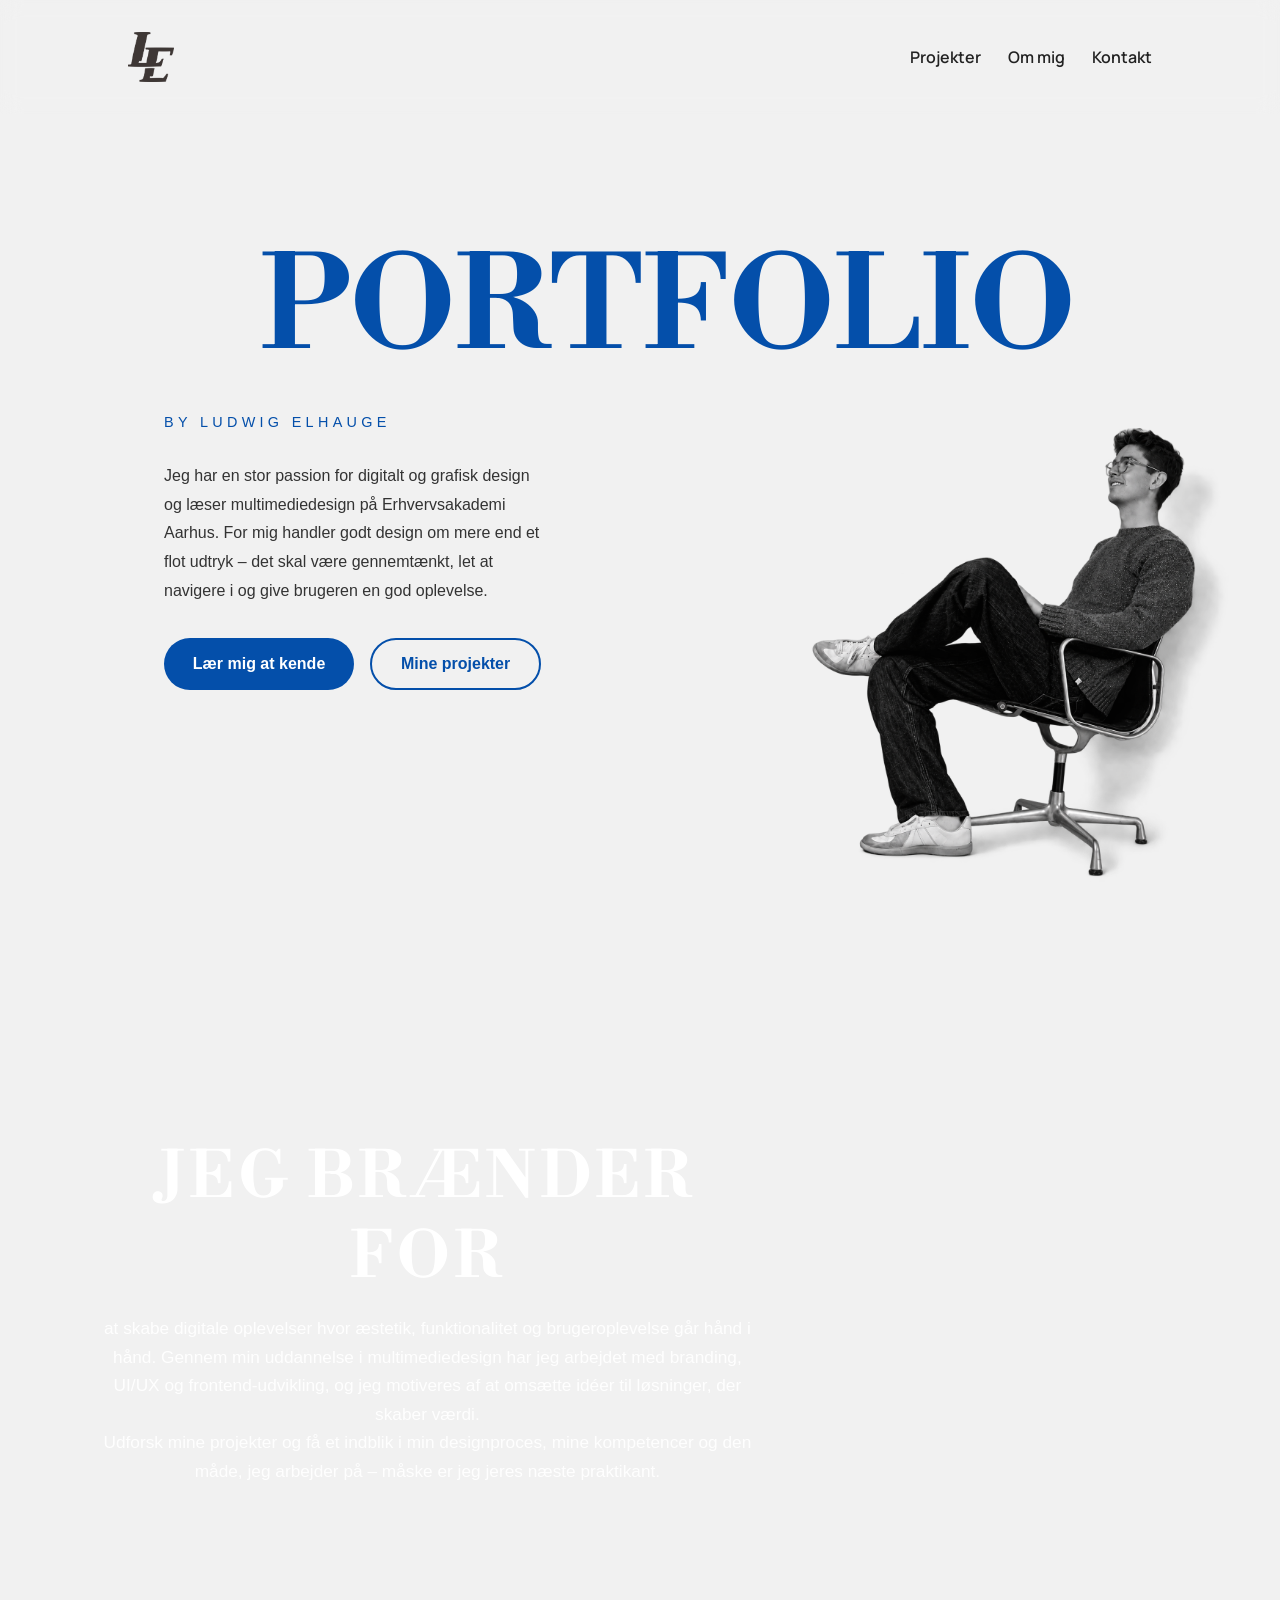
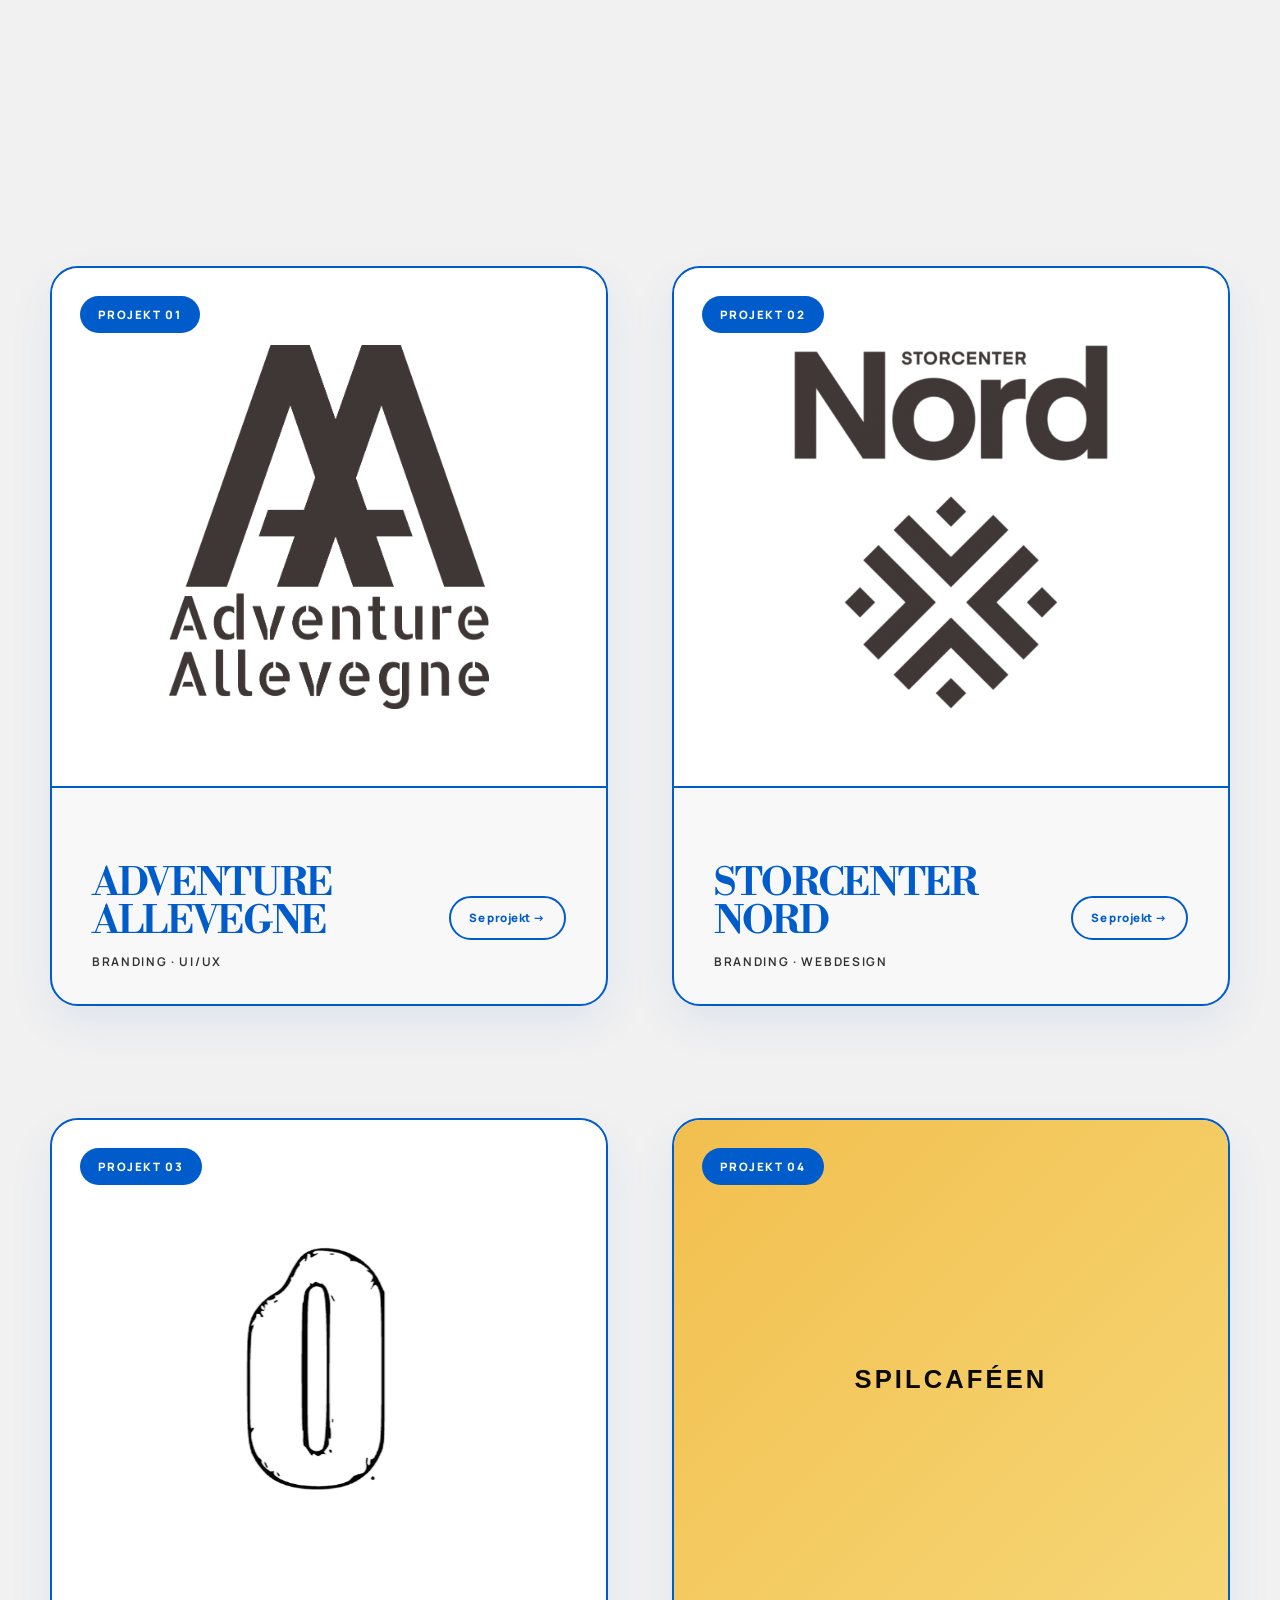
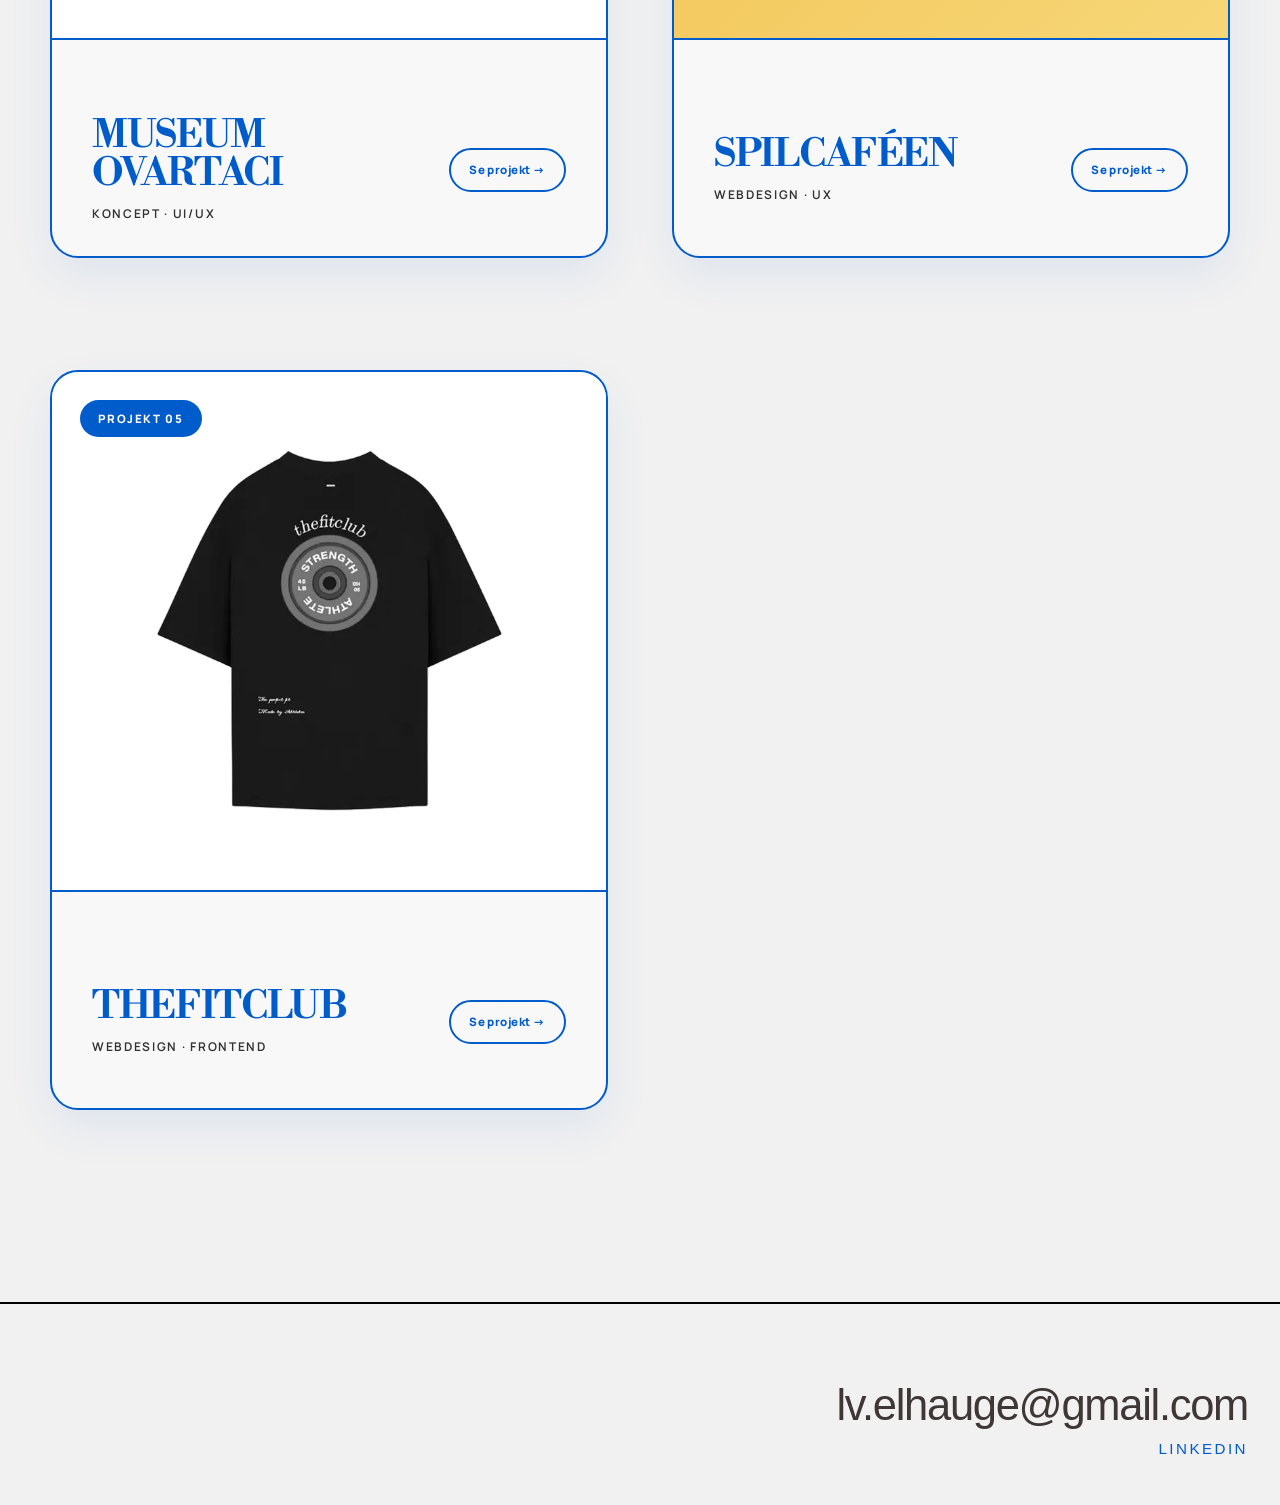
==== commit 29100733: "spilcafe" ====
--- a/index.html
+++ b/index.html
@@ -153,6 +153,26 @@
               </div>
             </a>
 
+            <a
+              class="project-card"
+              href="https://ludwigvalentin.github.io/LUDWIG-PORTFOLIO/spilcafe/"
+              target="_blank"
+              rel="noopener noreferrer"
+            >
+              <div class="project-image project-image-placeholder">
+                <span>SPILCAFÉEN</span>
+              </div>
+
+              <div class="project-info">
+                <div>
+                  <h3>SPILCAFÉEN</h3>
+                  <p>Webdesign · UX</p>
+                </div>
+
+                <span class="project-link">Se projekt →</span>
+              </div>
+            </a>
+
             <a class="project-card" href="THEFITCLUB.html">
               <div class="project-image">
                 <img src="Img/thefitclub-produkt.png" alt="The Fit Club projekt" />
--- a/style.css
+++ b/style.css
@@ -1,10 +1,6 @@
 
-@import url('https://fonts.googleapis.com/css2?family=Orbitron:wght@400..900&display=swap');
-@import url('https://fonts.googleapis.com/css2?family=Oi&family=Orbitron:wght@400..900&display=swap');
-@import url('https://fonts.googleapis.com/css2?family=Coiny&family=Oi&family=Orbitron:wght@400..900&display=swap');
-@import url('https://fonts.googleapis.com/css2?family=Coiny&family=Manrope:wght@200..800&family=Oi&family=Orbitron:wght@400..900&display=swap');
-@import url('https://fonts.googleapis.com/css2?family=Coiny&family=Libre+Bodoni:ital,wght@0,400..700;1,400..700&family=Manrope:wght@200..800&family=Oi&family=Orbitron:wght@400..900&display=swap');
-@import url("https://fonts.googleapis.com/css2?family=Bodoni+Moda:opsz,wght@6..96,600&display=swap");
+@import url("https://fonts.googleapis.com/css2?family=Libre+Bodoni:opsz,wght@6..96,600;6..96,700&family=Manrope:wght@200;300;400;500;600;700;800&display=swap");
+
 /* -----------------------------
    Base / Global Styles
    ----------------------------- */
@@ -440,6 +436,21 @@
   object-fit: contain;
 }
 
+.projects-grid .project-image-placeholder {
+  background: linear-gradient(135deg, #f2bf4e, #f6d777);
+  color: #0a0a0a;
+  font-size: clamp(1.6rem, 2vw, 2.8rem);
+  font-weight: 800;
+  letter-spacing: 0.12em;
+  text-transform: uppercase;
+  text-align: center;
+}
+
+.projects-grid .project-image-placeholder span {
+  display: inline-block;
+  max-width: 72%;
+  line-height: 1.1;
+}
 
 .projects-grid .project-info {
   display: flex;
@@ -825,7 +836,6 @@
         padding: clamp(2rem, 10vw, 4rem);
     }
 }
-@import url('https://fonts.googleapis.com/css2?family=Bodoni+Moda:opsz,wght@6..96,700&display=swap');
 
 /* Projektkort i samme visuelle stil som portfolioens hero. */
 
@@ -901,6 +911,7 @@
 .project-card:nth-child(2)::before { content: "PROJEKT 02"; }
 .project-card:nth-child(3)::before { content: "PROJEKT 03"; }
 .project-card:nth-child(4)::before { content: "PROJEKT 04"; }
+.project-card:nth-child(5)::before { content: "PROJEKT 05"; }
 
 .project-card:hover {
     transform: translateY(-9px) !important;
@@ -1047,7 +1058,6 @@
     }
 }
 
-@import url('https://fonts.googleapis.com/css2?family=Bodoni+Moda:opsz,wght@6..96,600;6..96,700&family=Manrope:wght@400;500;600;700;800&display=swap');
 
 .panel-about.about-editorial {
     padding: 0 !important;
@@ -1122,12 +1132,6 @@
   to {
     transform: translateX(-50%);
   }
-}
-
-@keyframes about-marquee {
-    to {
-        transform: translateX(-50%);
-    }
 }
 
 .about-shell {
@@ -1431,7 +1435,6 @@
     }
 }
 
-@import url('https://fonts.googleapis.com/css2?family=Bodoni+Moda:opsz,wght@6..96,600;6..96,700&family=Manrope:wght@400;500;600;700;800&display=swap');
 
 .contact-panel {
     padding: clamp(6rem, 10vw, 10rem) 1.5rem 9rem !important;
@@ -1604,8 +1607,6 @@
 /* -----------------------------
    THEFITCLUB STYLES
    ----------------------------- */
-
-@import url("https://fonts.googleapis.com/css2?family=Libre+Bodoni:opsz,wght@6..96,600;6..96,700&family=Manrope:wght@400;500;600;700;800&display=swap");
 
 :root {
   --tfc-blue: #075fce;
@@ -2223,18 +2224,10 @@
   }
 }
 
+@media (max-width: 620px) {
   .tfc-page .brand {
     width: 44px;
     height: 50px;
-    @media (max-width: 620px) {
-  }
-
-  .tfc-page .site-nav {
-    gap: 1rem;
-  }
-
-  .tfc-page .site-nav a {
-    font-size: 0.78rem;
   }
 
   .tfc-hero h1 {
@@ -2279,9 +2272,7 @@
     padding: 3rem 1.5rem;
     border-radius: 28px;
   }
-
-  }
-
+}
 
 /* ==================================================
    STORCENTER NORD
@@ -2792,8 +2783,6 @@
 
 
 
-
-@import url("https://fonts.googleapis.com/css2?family=DM+Sans:wght@400;500;600;700&family=Fraunces:opsz,wght@9..144,600;9..144,700&display=swap");
 
 :root {
   --aa-forest: #173f31;
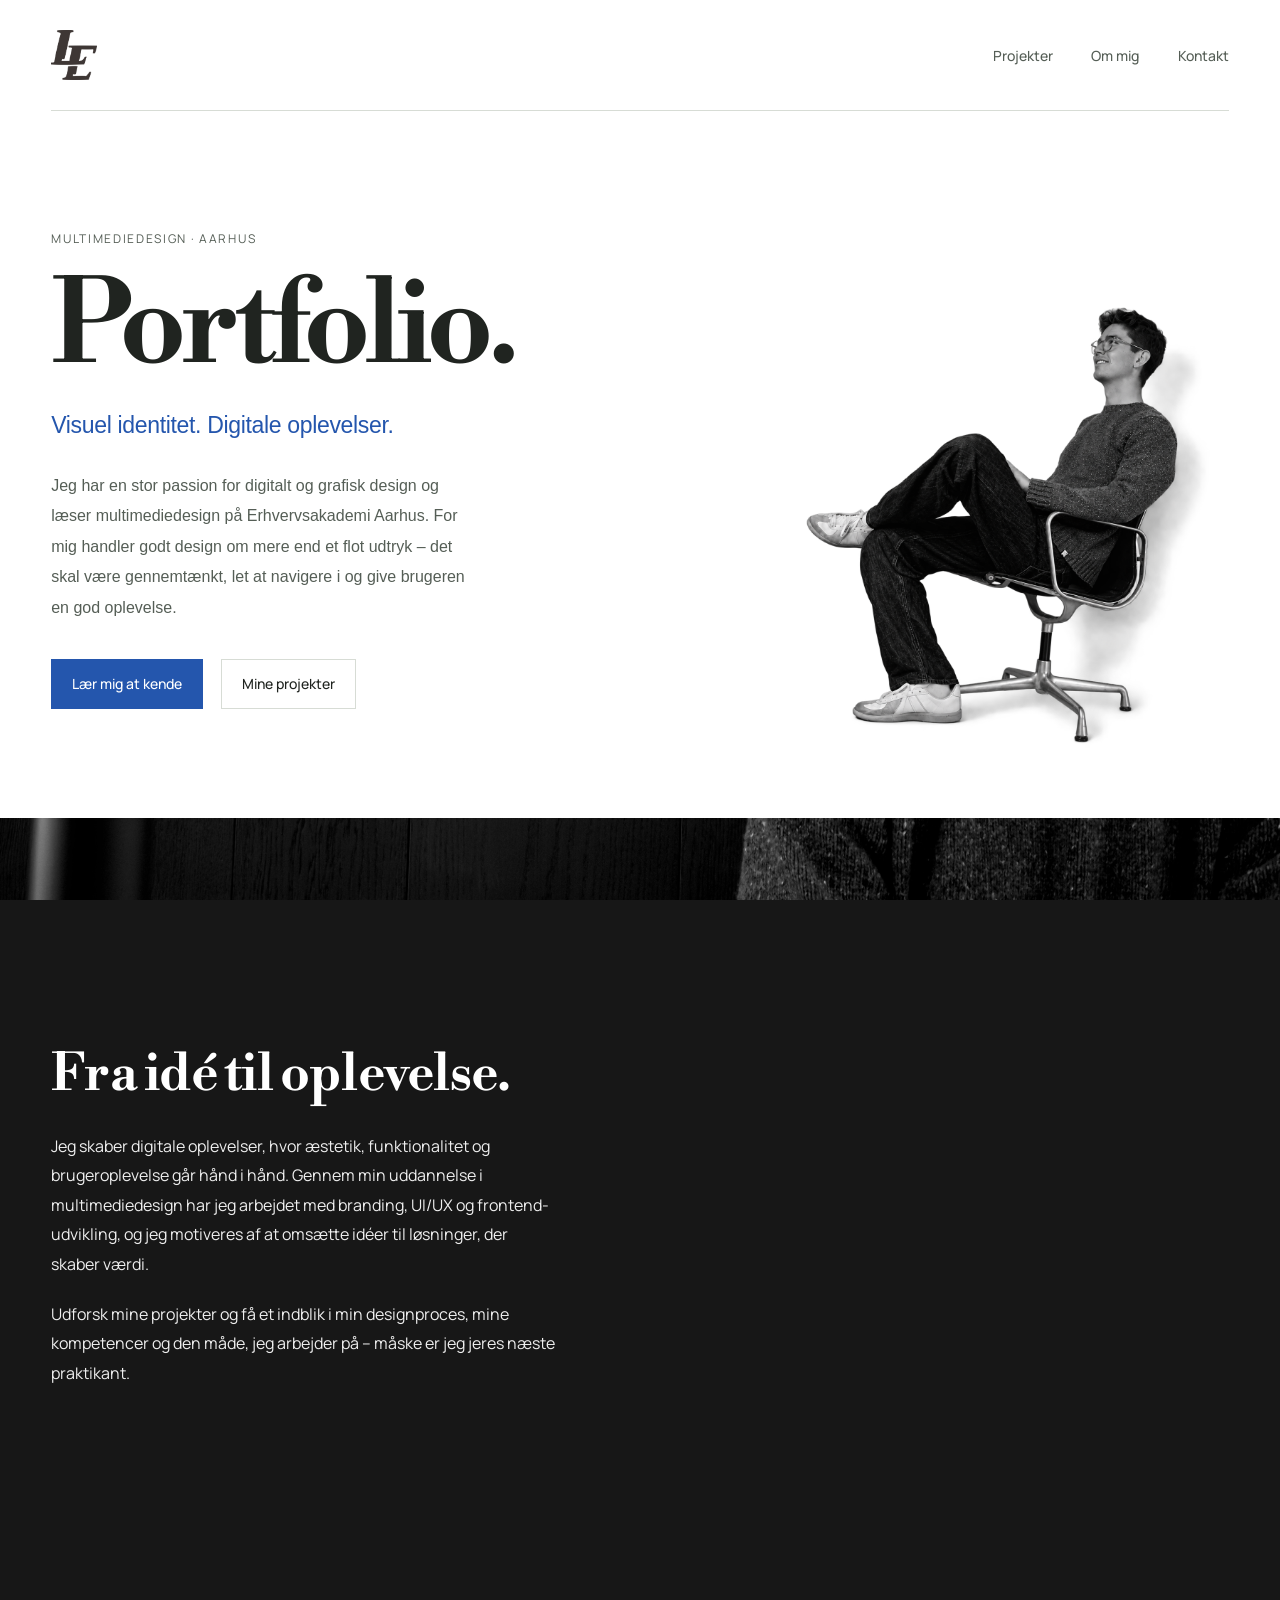
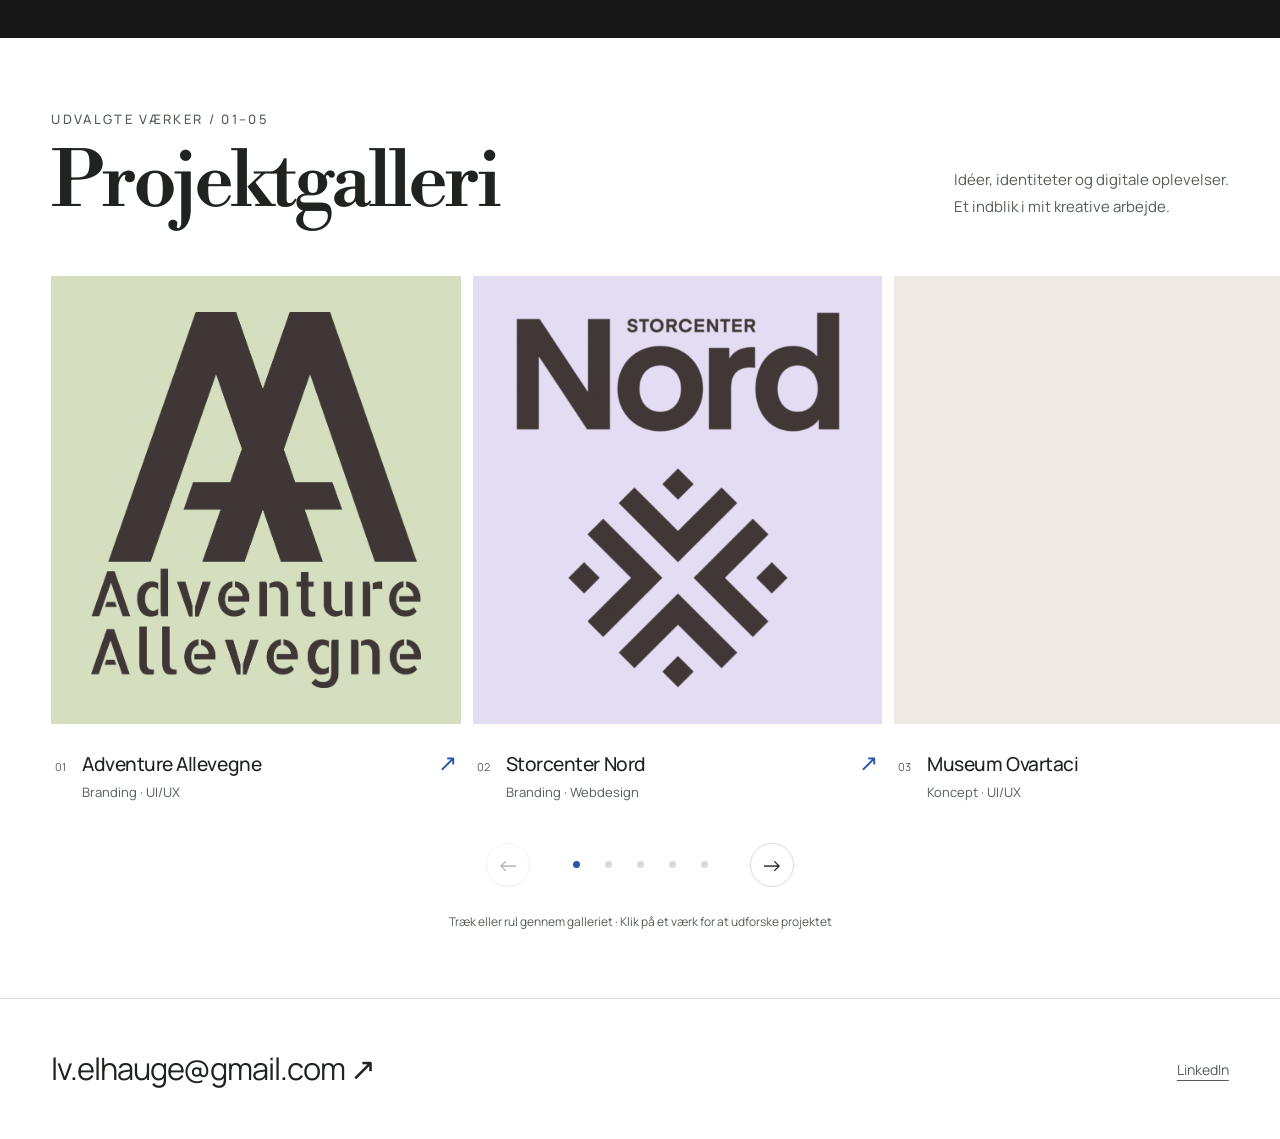
==== commit 788384c6: "Refine portfolio design and simplify styles" ====
--- a/index.html
+++ b/index.html
@@ -9,27 +9,12 @@
     />
     <title>Ludwig Elhauge – Portfolio</title>
 
-    <link rel="stylesheet" href="style.css" />
+    <link rel="stylesheet" href="style.css?v=6" />
+</head>
 
-    <style>
-      .project-card {
-        position: relative;
-        z-index: 2;
-        pointer-events: auto;
-        cursor: pointer;
-      }
-
-      .projects-label {
-        pointer-events: none;
-      }
-    </style>
-  </head>
-
-  <body>
+  <body class="portfolio-site ">
     <header class="site-header">
-      <a class="brand" href="index.html" aria-label="Gå til forsiden">
-        <img src="Img/logo.png" alt="Ludwig Elhauge logo" />
-      </a>
+      <a class="brand" href="index.html" aria-label="Gå til forsiden"><img src="Img/logo.png" alt="Ludwig Elhauge logo"></a>
 
       <nav class="site-nav" aria-label="Primær navigation">
         <a href="#projekter">Projekter</a>
@@ -42,8 +27,9 @@
       <section class="hero">
         <div class="hero-content">
           <div class="hero-title">
-            <h1>PORTFOLIO</h1>
-            <p class="hero-subtitle">By Ludwig Elhauge</p>
+            <p class="site-kicker">Multimediedesign · Aarhus</p>
+            <h1>Portfolio.</h1>
+            <p class="hero-subtitle">Visuel identitet. Digitale oplevelser.</p>
 
             <p class="hero-description">
               Jeg har en stor passion for digitalt og grafisk design og læser
@@ -76,10 +62,10 @@
       <section class="baggrund2-banner">
         <div class="baggrund2-overlay">
           <div class="baggrund2-text">
-            <h2>Jeg brænder for</h2>
+            <h2>Fra idé til oplevelse.</h2>
 
             <p>
-              at skabe digitale oplevelser hvor æstetik, funktionalitet og
+              Jeg skaber digitale oplevelser, hvor æstetik, funktionalitet og
               brugeroplevelse går hånd i hånd. Gennem min uddannelse i
               multimediedesign har jeg arbejdet med branding, UI/UX og
               frontend-udvikling, og jeg motiveres af at omsætte idéer til
@@ -95,107 +81,49 @@
         </div>
       </section>
 
-      <section class="panel-projects" id="projekter">
-        <div class="projects-label" aria-hidden="true">
-          <span>PROJEKTER</span>
-        </div>
-
-        <div class="panel-content">
-          <div class="projects-grid">
-            <a class="project-card" href="ADVENTUREALLEVEGNE.html">
-              <div class="project-image">
-                <img
-                  src="Img/ADVENTUREALLEVEGNE.png"
-                  alt="Adventure Allevegne projekt"
-                />
-              </div>
-
-              <div class="project-info">
-                <div>
-                  <h3>ADVENTURE ALLEVEGNE</h3>
-                  <p>Branding · UI/UX</p>
-                </div>
-
-                <span class="project-link">Se projekt →</span>
-              </div>
+      <section class="art-gallery" id="projekter" aria-labelledby="gallery-title">
+        <header class="art-gallery-heading">
+          <p>Udvalgte værker / 01–05</p>
+          <h2 id="gallery-title">Projektgalleri</h2>
+          <p class="art-gallery-intro">Idéer, identiteter og digitale oplevelser.<br>Et indblik i mit kreative arbejde.</p>
+        </header>
+        <div class="art-gallery-stage">
+          <div class="art-gallery-track" id="gallery-track" tabindex="0" aria-label="Projekter. Rul vandret for at se flere.">
+            <a class="art-work art-work-adventure" href="ADVENTUREALLEVEGNE.html">
+              <div class="art-work-frame"><img src="Img/ADVENTUREALLEVEGNE.png" alt="Adventure Allevegne" loading="lazy" decoding="async"></div>
+              <div class="art-work-caption"><span class="art-work-number">01</span><div><h3>Adventure Allevegne</h3><p>Branding · UI/UX</p></div><span class="art-work-arrow" aria-hidden="true">↗</span></div>
             </a>
-
-            <a class="project-card" href="STORCENTERNORD.html">
-              <div class="project-image">
-                <img
-                  src="Img/STORCENTERNORD.png"
-                  alt="Storcenter Nord projekt"
-                />
-              </div>
-
-              <div class="project-info">
-                <div>
-                  <h3>STORCENTER NORD</h3>
-                  <p>Branding · Webdesign</p>
-                </div>
-
-                <span class="project-link">Se projekt →</span>
-              </div>
+            <a class="art-work art-work-nord" href="STORCENTERNORD.html">
+              <div class="art-work-frame"><img src="Img/STORCENTERNORD.png" alt="Storcenter Nord" loading="lazy" decoding="async"></div>
+              <div class="art-work-caption"><span class="art-work-number">02</span><div><h3>Storcenter Nord</h3><p>Branding · Webdesign</p></div><span class="art-work-arrow" aria-hidden="true">↗</span></div>
             </a>
-
-            <a class="project-card" href="museumprojekt.html">
-              <div class="project-image">
-                <img src="Img/museumlogo.png" alt="Spilcaféen projekt" />
-              </div>
-
-              <div class="project-info">
-                <div>
-                  <h3>MUSEUM OVARTACI</h3>
-                  <p>Koncept · UI/UX</p>
-                </div>
-
-                <span class="project-link">Se projekt →</span>
-              </div>
+            <a class="art-work art-work-museum" href="museumprojekt.html">
+              <div class="art-work-frame"><img src="Img/museumlogo.png" alt="Museum Ovartaci" loading="lazy" decoding="async"></div>
+              <div class="art-work-caption"><span class="art-work-number">03</span><div><h3>Museum Ovartaci</h3><p>Koncept · UI/UX</p></div><span class="art-work-arrow" aria-hidden="true">↗</span></div>
             </a>
-
-            <a
-              class="project-card"
-              href="https://ludwigvalentin.github.io/LUDWIG-PORTFOLIO/spilcafe/"
-              target="_blank"
-              rel="noopener noreferrer"
-            >
-              <div class="project-image project-image-placeholder">
-                <span>SPILCAFÉEN</span>
-              </div>
-
-              <div class="project-info">
-                <div>
-                  <h3>SPILCAFÉEN</h3>
-                  <p>Webdesign · UX</p>
-                </div>
-
-                <span class="project-link">Se projekt →</span>
-              </div>
+            <a class="art-work art-work-cafe" href="spilcafe/">
+              <div class="art-work-frame"><img src="spilcafe/assets/img/logo.webp" alt="Spilcaféen" loading="lazy" decoding="async"></div>
+              <div class="art-work-caption"><span class="art-work-number">04</span><div><h3>Spilcaféen</h3><p>Webdesign · UX</p></div><span class="art-work-arrow" aria-hidden="true">↗</span></div>
             </a>
-
-            <a class="project-card" href="THEFITCLUB.html">
-              <div class="project-image">
-                <img src="Img/thefitclub-produkt.png" alt="The Fit Club projekt" />
-              </div>
-
-              <div class="project-info">
-                <div>
-                  <h3>THEFITCLUB</h3>
-                  <p>Webdesign · Frontend</p>
-                </div>
-
-                <span class="project-link">Se projekt →</span>
-              </div>
+            <a class="art-work art-work-fit" href="THEFITCLUB.html">
+              <div class="art-work-frame"><img src="Img/thefitclub-produkt.png" alt="The Fit Club" loading="lazy" decoding="async"></div>
+              <div class="art-work-caption"><span class="art-work-number">05</span><div><h3>The Fit Club</h3><p>Webdesign · Frontend</p></div><span class="art-work-arrow" aria-hidden="true">↗</span></div>
             </a>
           </div>
+          <div class="art-gallery-controls" hidden>
+            <button class="art-gallery-prev" type="button" aria-label="Forrige projekt" aria-controls="gallery-track">←</button>
+            <div class="art-gallery-dots" aria-label="Vælg projekt"></div>
+            <button class="art-gallery-next" type="button" aria-label="Næste projekt" aria-controls="gallery-track">→</button>
+          </div>
         </div>
+        <p class="art-gallery-note">Træk eller rul gennem galleriet · Klik på et værk for at udforske projektet</p>
       </section>
     </main>
 
     <footer class="site-footer">
       <div class="footer-content">
         <div class="footer-meta">
-          <p class="footer-email">lv.elhauge@gmail.com</p>
+          <a class="footer-email" href="mailto:lv.elhauge@gmail.com">lv.elhauge@gmail.com ↗</a>
 
           <a
             class="footer-link"
--- a/style.css
+++ b/style.css
@@ -1,1612 +1,39 @@
-
-@import url("https://fonts.googleapis.com/css2?family=Libre+Bodoni:opsz,wght@6..96,600;6..96,700&family=Manrope:wght@200;300;400;500;600;700;800&display=swap");
-
-/* -----------------------------
-   Base / Global Styles
-   ----------------------------- */
-body {
-    background-color: #F1F1F1;
-    margin: 0;
-    font-family: Arial, Manrope, sans-serif;
-    color: #111;
-}
-
-h1 {
-    font-family: 'Libre Bodoni', serif;
-    font-size: 8rem;
-    color: #044faa;
-    letter-spacing: 0.em;
-    margin: 0;
-    text-align: center;
-}
-/* -----------------------------
-   Hero Section
-   ----------------------------- */
-.hero {
-    min-height: 84vh;
-    padding: 2rem 2rem 0rem;
-    display: flex;
-    align-items: center;
-    justify-content: center;
-    background-color: #F1F1F1;
-}
-
-.hero-scroll-indicator span {
-    display: inline-flex;
-    align-items: center;
-    justify-content: center;
-    padding: 0.8rem 1.2rem;
-}
-
-
-
-@keyframes hero-bounce {
-    0%, 100% { transform: translateY(0); }
-    45% { transform: translateY(-8px); }
-    65% { transform: translateY(-4px); }
-}
-
-@media (max-width: 980px) {
-    .hero-scroll-indicator {
-        margin-bottom: 1.5rem;
-    }
-}
-
-.hero-content {
-    width: min(1320px, 100%);
-    display: grid;
-    grid-template-columns: minmax(0, 1.2fr) minmax(260px, 460px);
-    align-items: center;
-    gap: 3rem;
-}
-
-.hero-title {
-    text-align: left;
-    max-width: 380px;
-    margin: 0;
-    transform: translate(-2rem, -2rem);
-    grid-column: 1;
-    justify-self: center;
-}
-
-.hero-title h1 {
-    text-align: center;
-    display: block;
-    width: 100%;
-    margin: -4rem 6rem 1.5rem;
-
-    transform: translateX(100px);
-    opacity: 0;
-
-    animation: slideInRight 1.4s ease forwards;
-}
-
-@keyframes slideInRight {
-    from {
-        transform: translateX(180px);
-        opacity: 0;
-    }
-
-    to {
-        transform: translateX(0);
-        opacity: 1.2;
-    }
-}
-
-.project-page .hero-title {
-    text-align: center;
-    max-width: 100%;
-    margin: 0 auto 1.5rem;
-    justify-self: center;
-}
-
-.project-page .hero-title h1,
-.project-page .hero-subtitle,
-.project-page .hero-description {
-    text-align: center;
-}
-
-.hero-image-wrap {
-    display: flex;
-    justify-content: flex-end;
-    grid-column: 2;
-}
-
-.hero-image {
-    width: 100%;
-    max-width: 460px;
-    height: auto;
-    display: block;
-    object-fit: contain;
-    margin-top: 8rem;
-
-    transform: translateY(4rem);
-
-}
-
-.hero-subtitle {
-    margin: 0.25rem 0 0;
-    font-size: 0.9rem;
-    letter-spacing: 0.3em;
-    text-transform: uppercase;
-    color: #044faa;
-    text-align: left;
-}
-
-.hero-description {
-    max-width: 540px;
-    margin: 2rem 0 0;
-    font-size: 1rem;
-    line-height: 1.8;
-    color: #333333;
-    text-align: left;
-    transform: none;
-}
-
-.hero-actions {
-    display: flex;
-    flex-wrap: wrap;
-    gap: 1rem;
-    justify-content: flex-start;
-    margin-top: 2rem;
-    transform: none;
-}
-
-.hero-button {
-    display: inline-flex;
-    align-items: center;
-    justify-content: center;
-    padding: 0.95rem 1.8rem;
-    border-radius: 999px;
-    font-weight: 700;
-    text-decoration: none;
-    transition: background-color 0.25s ease, color 0.25s ease;
-}
-
-.hero-button-primary {
-    background-color: #044faa;
-    color: #ffffff;
-}
-
-.hero-button-secondary {
-    background-color: transparent;
-    border: 2px solid #044faa;
-    color: #044faa;
-}
-
-.hero-button-secondary:hover,
-.hero-button-primary:hover {
-    opacity: 0.9;
-}
-
-.hero-grid {
-    display: block;
-    max-width: 760px;
-    margin: 0 auto;
-}
-
-.hero-copy {
-    text-align: left;
-}
-
-.hero-text {
-    max-width: 520px;
-    margin: 0;
-    font-size: 1.05rem;
-    color: #333333;
-    line-height: 1.8;
-}
-
-.hero-links {
-    list-style: none;
-    padding: 0;
-    margin: 2rem 0 0;
-    display: inline-flex;
-    flex-direction: column;
-    gap: 0.85rem;
-}
-
-.hero-links li {
-    position: relative;
-    padding-left: 1.2rem;
-    font-weight: 600;
-    letter-spacing: 0.02em;
-}
-
-.hero-links li::before {
-    content: "—";
-    position: absolute;
-    left: 0;
-    color: #000;
-}
-
-@media (max-width: 980px) {
-    .hero-grid {
-        grid-template-columns: 1fr;
-    }
-
-    .hero-image {
-        justify-content: center;
-        margin-top: 2rem;
-    }
-}
-
-@media (max-width: 560px) {
-    .hero {
-        padding: 4rem 1.25rem 2rem;
-    }
-
-    .hero-title {
-        margin-bottom: 2rem;
-    }
-
-    .hero h1 {
-        font-size: 3.5rem;
-    }
-}
-
-@media (max-width: 860px) {
-    .hero-grid {
-        grid-template-columns: 1fr;
-        text-align: center;
-    }
-
-    .hero-copy {
-        text-align: center;
-    }
-
-    .hero-image {
-        margin: 0 auto;
-        max-width: 380px;
-    }
-}
-
-/* BANNER */
-.baggrund2-banner {
-    background-image: url("Img/DSCF3079.jpeg");
-    background-attachment: fixed;
-    background-position: center;
-    background-repeat: no-repeat;
-    background-size: cover;
-
-    min-height: 820px;
-
-    display: flex;
-    justify-content: flex-start;
-    align-items: center;
-}
-
-.baggrund2-overlay {
-    width: 100%;
-    height: 100%;
-
-    background: transparent;
-
-    display: flex;
-    justify-content: flex-start;
-    align-items: center;
-
-    padding-left: 8%;
-}
-
-.baggrund2-text {
-    max-width: 650px;
-    color: white;
-    text-align: center;
-    padding: 0;
-}
-
-.baggrund2-text h2 {
-    font-size: clamp(3rem, 5vw, 5.5rem);
-    margin: 0 0 1rem;
-    letter-spacing: 0.06em;
-    text-transform: uppercase;
-    font-family: 'Libre Bodoni', Georgia, serif;
-}
-
-.baggrund2-text p {
-    margin: 0;
-    font-size: clamp(1rem, 1.35vw, 1.5rem);
-    line-height: 1.65;
-    color: rgba(255,255,255,0.92);
-}
-/* -----------------------------
-   Projects Section
-   ----------------------------- */
-
-.panel-projects {
-    position: relative;
-    background: #eeeeee;
-    min-height: 100vh;
-    padding: 10rem 1.25rem 5rem;
-}
-
-
-.panel-projects .panel-content {
-    width: 100%;
-    max-width: 1400px;
-    margin: 0 auto;
-}
-
-
-/* -----------------------------
-   Projects Grid
-   ----------------------------- */
-
-.projects-grid {
-    position: relative;
-    width: 100%;
-    max-width: 1200px;
-    height: 1000px;
-    margin: 8rem auto 0;
-    padding: 0;
-}
-
-
-/* -----------------------------
-   Project Cards
-   ----------------------------- */
-
-.projects-grid .project-card {
-  display: grid;
-  grid-template-rows: 480px minmax(260px, auto);
-  width: 100%;
-  height: 100%;
-  min-height: 740px;
-  margin-top: 0;
-  overflow: hidden;
-  align-self: stretch;
-}
-
-.project-card img {
-    display: block;
-
-    width: 100%;
-    height: auto;
-
-    max-width: 100%;
-
-    object-fit: contain;
-
-    margin: 0;
-
-    padding: 0;
-
-    background: transparent;
-}
-/* Gør kun Museum Ovartaci-logoet større */
-.projects-grid
-.project-card[href="museumprojekt.html"]
-.project-image img {
-    transform: scale(3);
-}
-
-/* Bevar den lille hover-effekt */
-.projects-grid
-.project-card[href="museumprojekt.html"]:hover
-.project-image img {
-    transform: scale(3.4);
-}
-
-
-/* -----------------------------
-   Hover
-   ----------------------------- */
-
-.project-card:hover img {
-    filter: brightness(1.05);
-}
-
-.project-card:hover {
-    transform: translateY(-10px) rotate(-3deg) scale(1.03);
-}
-
-/* Alle projektkort skal have samme placering og højde */
-
-.projects-grid {
-  display: grid;
-  grid-template-columns: repeat(2, minmax(0, 1fr));
-  align-items: stretch;
-}
-
-.projects-grid .project-card,
-.projects-grid .project-card:nth-child(even),
-.projects-grid .project-card:nth-child(odd) {
-  display: grid;
-grid-template-rows: 480px 220px;
-height: 700px;
-  margin-top: 10px;
-  transform: none;
-  align-self: stretch;
-}
-
-.projects-grid .project-image {
-  display: flex;
-  align-items: center;
-  justify-content: center;
-  width: 100%;
-  height: 520px;
-  overflow: hidden;
-}
-
-.projects-grid .project-image img {
-  width: 100%;
-  height: 100%;
-  padding: 3rem;
-  object-fit: contain;
-}
-
-.projects-grid .project-image-placeholder {
-  background: linear-gradient(135deg, #f2bf4e, #f6d777);
-  color: #0a0a0a;
-  font-size: clamp(1.6rem, 2vw, 2.8rem);
-  font-weight: 800;
-  letter-spacing: 0.12em;
-  text-transform: uppercase;
-  text-align: center;
-}
-
-.projects-grid .project-image-placeholder span {
-  display: inline-block;
-  max-width: 72%;
-  line-height: 1.1;
-}
-
-.projects-grid .project-info {
-  display: flex;
-  align-items: center;
-  justify-content: space-between;
-  gap: 2rem;
-
-  min-height: 260px;
-  padding: 2rem 2.5rem;
-  box-sizing: border-box;
-}
-
-/* -----------------------------
-   Mobile
-   ----------------------------- */
-
-@media (max-width: 880px) {
-
-    .panel-projects {
-        padding: 4rem 1.25rem;
-    }
-
-    .projects-grid {
-        height: auto;
-
-        display: grid;
-        grid-template-columns: 1fr;
-        gap: 4rem;
-
-        max-width: 500px;
-    }
-
-    .project-card {
-        position: static;
-
-        width: 100%;
-        max-width: 320px;
-
-        margin: 0 auto;
-
-        transform: none !important;
-    }
-
-    .project-card:hover {
-        transform: translateY(-8px) !important;
-    }
-
-}
-
-/* -----------------------------
-   Footer
-   ----------------------------- */
-.site-footer {
-    padding: 4rem 2rem 3rem;
-    background: transparent;
-    color: #111;
-    border-top: 2px solid #000;
-}
-
-.footer-content {
-    display: flex;
-    align-items: flex-end;
-    justify-content: flex-end;
-    gap: 2rem;
-    max-width: min(1320px, 100%);
-    margin: 0 auto;
-    padding-top: 1rem;
-}
-
-.footer-email {
-    margin: 0;
-    color: #3E3735;
-    font-size: clamp(2rem, 3.4vw, 5rem);
-    font-weight: 300;
-    letter-spacing: -0.03em;
-    line-height: 1;
-}
-
-.footer-meta {
-    display: flex;
-    flex-direction: column;
-    align-items: flex-end;
-    justify-content: center;
-    gap: 0.75rem;
-}
-
-.footer-phone {
-    margin: 0;
-    font-size: 0.95rem;
-    letter-spacing: 0.08em;
-}
-
-.footer-link {
-    color: #005BCB;
-    text-decoration: none;
-    font-size: 0.95rem;
-    letter-spacing: 0.16em;
-    text-transform: uppercase;
-}
-
-@media (max-width: 880px) {
-    .footer-content {
-        flex-direction: column;
-        align-items: center;
-        text-align: center;
-    }
-    .footer-meta {
-        align-items: center;
-    }
-}
-
-
-/* -----------------------------
-   Header
-   ----------------------------- */
-.site-header {
-    position: static;
-    z-index: 20;
-    display: flex;
-    align-items: center;
-    font-family: 'Manrope', sans-serif;
-    justify-content: space-between;
-    padding: 2rem 8rem;
-    background: transparent;
-    backdrop-filter: blur(10px);
-    box-shadow: none;
-    border: none;
-}
-
-/* Contact callout in the top-right corner */
-.contact-callout {
-    position: absolute;
-    top: 8rem;
-    right: 4.5rem;
-    text-align: right;
-    z-index: 20;
-    color: #005bcb;
-    pointer-events: auto;
-}
-.contact-callout .callout-email {
-    display: block;
-    font-size: 2.25rem;
-    font-weight: 600;
-    text-decoration: underline;
-    text-decoration-thickness: 2px;
-    color: #005bcb;
-    margin-bottom: 0.25rem;
-}
-.contact-callout .callout-phone {
-    font-size: 1.8rem;
-    color: #111;
-    margin-bottom: 0.25rem;
-}
-.callout-arrow {
-    display: block;
-    width: 88px;
-    height: 88px;
-    margin: 0 auto;
-    color: #005bcb;
-    transform: none;
-    animation: callout-bob 1.6s ease-in-out infinite;
-}
-
-.callout-arrow path {
-    stroke: currentColor;
-    stroke-width: 2.8;
-    stroke-linecap: round;
-    stroke-linejoin: round;
-}
-
-@keyframes callout-bob {
-    0% { transform: translateY(8px) rotate(0deg); }
-    45% { transform: translateY(-10px) rotate(-2deg); }
-    70% { transform: translateY(-6px) rotate(1deg); }
-    100% { transform: translateY(8px) rotate(0deg); }
-}
-
-@media (max-width: 880px) {
-    .contact-callout { position: static; text-align: left; margin: 1.25rem 0; }
-    .contact-callout .callout-email { font-size: 1.15rem; text-decoration: underline; }
-    .callout-arrow { display: none; }
-}
-
-.brand {
-    display: inline-flex;
-    align-items: center;
-}
-
-.brand img {
-    display: block;
-    max-height: 50px;
-    width: auto;
-}
-
-.site-nav a {
-    margin-left: 1.5rem;
-    text-decoration: none;
-    color: #222222;
-    font-weight: 600;
-}
-
-.site-nav a:hover {
-    color: #005BCB;
-}
-.projects-label {
-    position: absolute;
-    left: 20px;
-    top: 50%;
-
-    display: flex;
-    flex-direction: column;
-    align-items: center;
-
-    color: #005bcb;
-
-    z-index: 10;
-}
-
-.baggrund2-banner {
-    min-height: 820px;
-}
-.panel-projects {
-    position: relative;
-}
-
-.projects-label {
-    position: absolute;
-
-    right: 30px;
-    top: -30px;
-
-    display: flex;
-    align-items: center;
-    gap: 35px;
-
-    color: #005bcb;
-
-    z-index: 50;
-
-    transform: rotate(90deg);
-    transform-origin: right bottom;
-}
-
-.projects-label span {
-    font-size: 55px;
-    font-weight: 300;
-    letter-spacing: 3px;
-    white-space: nowrap;
-}
-
-.panel-projects,
-.panel-content {
-    width: 100%;
-    box-sizing: border-box;
-}
-
-.panel-projects {
-    position: relative;
-    background: #eeeeee;
-    padding: 8rem 1.5rem 10rem;
-}
-
-.panel-content {
-    max-width: 1400px;
-    margin: 0 auto;
-}
-
-.projects-grid {
-    position: relative !important;
-    display: grid !important;
-    grid-template-columns: repeat(2, minmax(0, 1fr)) !important;
-    gap: 5rem 3rem !important;
-
-    width: min(1200px, 100%) !important;
-    height: auto !important;
-    margin: 0 auto !important;
-    padding: 0 !important;
-}
-
-.project-card {
-    position: relative !important;
-    inset: auto !important;
-    display: block !important;
-
-    width: 100% !important;
-    margin: 0 !important;
-    padding: 1rem !important;
-    box-sizing: border-box;
-
-    color: #111 !important;
-    text-decoration: none !important;
-    background: #ffffff;
-    border: 1px solid #d8d4cf;
-    box-shadow: 0 18px 45px rgba(17, 17, 17, 0.07);
-
-    transform: none !important;
-    transition: transform 0.3s ease, box-shadow 0.3s ease;
-}
-
-.project-card:hover {
-    transform: translateY(-7px) !important;
-    box-shadow: 0 24px 55px rgba(17, 17, 17, 0.12);
-}
-
-.project-image {
-    display: flex;
-    align-items: center;
-    justify-content: center;
-
-    width: 100%;
-    aspect-ratio: 4 / 3;
-    padding: clamp(2.5rem, 5vw, 5rem);
-    box-sizing: border-box;
-    overflow: hidden;
-    background: #f0ede8;
-}
-
-.project-image img,
-.project-card img {
-    display: block;
-    width: 100% !important;
-    height: 100% !important;
-    max-width: 100% !important;
-    max-height: 100% !important;
-    margin: 0 !important;
-    padding: 0 !important;
-    object-fit: contain !important;
-    transition: transform 0.4s ease;
-}
-
-.project-card:hover .project-image img {
-    transform: scale(1.04);
-}
-
-.project-info {
-    display: flex;
-    align-items: flex-start;
-    justify-content: space-between;
-    gap: 1.5rem;
-
-    margin-top: 1rem;
-    padding: 1rem 0.25rem 0.25rem;
-    border-top: 1px solid #d8d4cf;
-}
-
-.project-info h3 {
-    margin: 0;
-    color: #111;
-    font-family: 'Manrope', sans-serif;
-    font-size: clamp(1.25rem, 2vw, 1.7rem);
-    line-height: 1.15;
-}
-
-.project-info p {
-    margin: 0.45rem 0 0;
-    color: #69635f;
-    font-size: 0.8rem;
-    letter-spacing: 0.1em;
-    text-transform: uppercase;
-}
-
-.project-link {
-    flex-shrink: 0;
-    color: #005BCB;
-    font-size: 0.8rem;
-    font-weight: 700;
-    letter-spacing: 0.08em;
-    text-transform: uppercase;
-}
-
-@media (max-width: 880px) {
-    .panel-projects {
-        padding: 5rem 1.25rem 7rem;
-    }
-
-    .projects-grid {
-        grid-template-columns: 1fr !important;
-        gap: 3rem !important;
-        max-width: 560px !important;
-    }
-
-    .project-image {
-        padding: clamp(2rem, 10vw, 4rem);
-    }
-}
-
-/* Projektkort i samme visuelle stil som portfolioens hero. */
-
-.panel-projects {
-    position: relative;
-    width: 100%;
-    padding: 9rem 1.5rem 12rem;
-    box-sizing: border-box;
-    overflow: hidden;
-    background: #f1f1f1;
-}
-
-.panel-content {
-    width: 100%;
-    max-width: 1400px;
-    margin: 0 auto;
-}
-
-.projects-grid {
-    position: relative !important;
-    display: grid !important;
-    grid-template-columns: repeat(2, minmax(0, 1fr)) !important;
-    gap: 7rem 4rem !important;
-
-    width: min(1180px, 100%) !important;
-    height: auto !important;
-    margin: 0 auto !important;
-    padding: 0 !important;
-}
-
-.project-card {
-    position: relative !important;
-    inset: auto !important;
-    display: block !important;
-    width: 100% !important;
-    margin: 0 !important;
-    padding: 0 !important;
-    box-sizing: border-box;
-    overflow: hidden;
-
-    color: #171717 !important;
-    text-decoration: none !important;
-    background: #f8f8f8;
-    border: 2px solid #005bcb;
-    border-radius: 28px;
-    box-shadow: 0 18px 45px rgba(0, 91, 203, 0.08);
-
-    transform: none !important;
-    transition: transform 0.35s ease, box-shadow 0.35s ease;
-}
-
-
-
-/* Projektnummer som samme type pilleform som knapperne i heroen. */
-.project-card::before {
-    position: absolute;
-    top: 1.75rem;
-    left: 1.75rem;
-    z-index: 2;
-
-    padding: 0.7rem 1.15rem;
-    color: #ffffff;
-    background: #005bcb;
-    border-radius: 999px;
-
-    font-family: 'Manrope', sans-serif;
-    font-size: 0.72rem;
-    font-weight: 800;
-    letter-spacing: 0.14em;
-}
-
-.project-card:nth-child(1)::before { content: "PROJEKT 01"; }
-.project-card:nth-child(2)::before { content: "PROJEKT 02"; }
-.project-card:nth-child(3)::before { content: "PROJEKT 03"; }
-.project-card:nth-child(4)::before { content: "PROJEKT 04"; }
-.project-card:nth-child(5)::before { content: "PROJEKT 05"; }
-
-.project-card:hover {
-    transform: translateY(-9px) !important;
-    box-shadow: 0 28px 60px rgba(0, 91, 203, 0.16);
-}
-
-.project-card:focus-visible {
-    outline: 3px solid #005bcb;
-    outline-offset: 5px;
-}
-
-.project-image {
-    display: flex;
-    align-items: center;
-    justify-content: center;
-
-    width: 100%;
-    aspect-ratio: 4 / 3;
-    padding: clamp(3.5rem, 6vw, 6rem);
-    box-sizing: border-box;
-    overflow: hidden;
-
-    background: #ffffff;
-    border-bottom: 2px solid #005bcb;
-    border-radius: 26px 26px 0 0;
-}
-
-.project-image img,
-.project-card img {
-    display: block;
-    width: 100% !important;
-    height: 100% !important;
-    max-width: 100% !important;
-    max-height: 100% !important;
-    margin: 0 !important;
-    padding: 0 !important;
-    object-fit: contain !important;
-    filter: none;
-    transition: transform 0.45s cubic-bezier(0.2, 0.75, 0.25, 1);
-}
-
-.project-card:hover .project-image img {
-    transform: scale(1.055);
-}
-
-.project-info {
-    display: flex;
-    align-items: flex-end;
-    justify-content: space-between;
-    gap: 2rem;
-
-    margin: 0;
-    padding: 1.75rem 1.75rem 1.9rem;
-    border: 0;
-}
-
-.project-info h3 {
-    margin: 0;
-    max-width: 14ch;
-    color: #005bcb;
-    font-family: 'Libre Bodoni', Georgia, serif;
-    font-size: clamp(1.8rem, 3vw, 2.8rem);
-    font-weight: 700;
-    line-height: 0.98;
-    letter-spacing: -0.035em;
-}
-
-.project-info p {
-    margin: 0.7rem 0 0;
-    color: #333333;
-    font-family: 'Manrope', sans-serif;
-    font-size: 0.75rem;
-    font-weight: 650;
-    letter-spacing: 0.14em;
-    text-transform: uppercase;
-}
-
-.project-link {
-    flex-shrink: 0;
-    padding: 0.8rem 1.15rem;
-    color: #005bcb;
-    background: transparent;
-    border: 2px solid #005bcb;
-    border-radius: 999px;
-
-    font-family: 'Manrope', sans-serif;
-    font-size: 0.72rem;
-    font-weight: 800;
-    letter-spacing: 0.04em;
-    text-transform: none;
-    transition: color 0.25s ease, background-color 0.25s ease;
-}
-
-.project-card:hover .project-link {
-    color: #ffffff;
-    background: #005bcb;
-}
-
-@media (max-width: 880px) {
-    .panel-projects {
-        padding: 6rem 1.25rem 8rem;
-    }
-
-    .projects-grid {
-        grid-template-columns: 1fr !important;
-        gap: 3.5rem !important;
-        max-width: 580px !important;
-    }
-
-    .project-card:nth-child(even) {
-        margin-top: 0 !important;
-    }
-
-    .project-image {
-        padding: clamp(3rem, 12vw, 5rem);
-    }
-
-    .project-info {
-        align-items: flex-start;
-        gap: 1.25rem;
-    }
-}
-
-@media (max-width: 520px) {
-    .project-card {
-        border-radius: 22px;
-    }
-
-    .project-info {
-        flex-direction: column;
-        padding: 1.4rem;
-    }
-
-    .project-link {
-        align-self: flex-start;
-    }
-}
-
-@media (prefers-reduced-motion: reduce) {
-    .project-card,
-    .project-image img,
-    .project-link {
-        transition: none;
-    }
-}
-
-
-.panel-about.about-editorial {
-    padding: 0 !important;
-    overflow: hidden;
-    color: #171717;
-    background: #f1f1f1;
-}
-
-/* KONTINUERLIG KARRUSEL */
-
-/* KONTINUERLIG KARRUSEL */
-
-.about-ribbon {
-  width: 100%;
-  overflow: hidden;
-  background: #075fce;
-  white-space: nowrap;
-}
-
-.about-ribbon-track {
-  display: flex;
-  align-items: center;
-  width: max-content;
-  animation: continuous-ribbon 30s linear infinite;
-  will-change: transform;
-}
-
-.about-ribbon-group {
-  display: flex;
-  flex: 0 0 auto;
-  align-items: center;
-  justify-content: flex-start;
-
-  width: max-content;
-  min-width: max-content;
-  gap: 1.5rem;
-  padding: 1.7rem 1.5rem 1.7rem 0;
-}
-
-.about-ribbon-group span {
-  flex-shrink: 0;
-  color: #ffffff;
-  font-family: "Manrope", Arial, sans-serif;
-  font-size: 0.85rem;
-  font-weight: 800;
-  letter-spacing: 0.18em;
-  text-transform: uppercase;
-}
-
-.about-ribbon-group i {
-  flex-shrink: 0;
-  margin: 0;
-  color: #ffffff;
-  font-size: 1.2rem;
-  font-style: normal;
-}
-
-@keyframes continuous-ribbon {
-  from {
-    transform: translateX(0);
-  }
-
-  to {
-    transform: translateX(-50%);
-  }
-}
-@keyframes about-marquee {
-  from {
-    transform: translateX(0);
-  }
-
-  to {
-    transform: translateX(-50%);
-  }
-}
-
-.about-shell {
-    width: min(1320px, calc(100% - 3rem)) !important;
-    max-width: 1320px !important;
-    margin: 0 auto;
-    padding: clamp(6rem, 10vw, 10rem) 0 8rem;
-}
-
-.about-intro {
-    display: grid;
-    grid-template-columns: minmax(180px, 0.65fr) minmax(0, 1.35fr);
-    column-gap: clamp(2rem, 7vw, 8rem);
-    align-items: start;
-}
-
-.about-kicker,
-.about-label,
-.about-toolkit-kicker {
-    margin: 0;
-    color: #005bcb;
-    font-family: 'Manrope', sans-serif;
-    font-size: 0.78rem;
-    font-weight: 800;
-    letter-spacing: 0.16em;
-    text-transform: uppercase;
-}
-
-.about-intro h2 {
-    grid-column: 2;
-    max-width: 10ch;
-    margin: 0;
-    color: #044faa;
-    font-family: 'Libre Bodoni', Georgia, serif;
-    font-size: 8rem;
-    line-height: 0.86;
-    letter-spacing: -0.055em;
-}
-.about-lead {
-    grid-column: 2;
-    max-width: 700px;
-    margin: 2.5rem 0 0;
-    color: #2e2e2e;
-    font-family: 'Manrope', sans-serif;
-    font-size: clamp(1.1rem, 1.7vw, 1.45rem);
-    line-height: 1.65;
-}
-
-.about-facts {
-    display: grid;
-    grid-template-columns: repeat(3, 1fr);
-    margin: clamp(5rem, 9vw, 9rem) 0 0;
-    padding: 0;
-    border-block: 2px solid #005bcb;
-}
-
-.about-facts div {
-    padding: 1.6rem 1.5rem;
-}
-
-.about-facts div + div {
-    border-left: 1px solid #005bcb;
-}
-
-.about-facts dt {
-    margin-bottom: 0.45rem;
-    color: #555555;
-    font-family: 'Manrope', sans-serif;
-    font-size: 0.7rem;
-    font-weight: 700;
-    letter-spacing: 0.15em;
-    text-transform: uppercase;
-}
-
-.about-facts dd {
-    margin: 0;
-    color: #171717;
-    font-family: 'Manrope', sans-serif;
-    font-size: clamp(1rem, 1.5vw, 1.25rem);
-    font-weight: 700;
-}
-
-.about-chapters {
-    margin-top: clamp(7rem, 12vw, 12rem);
-}
-
-.about-chapter {
-    display: grid;
-    grid-template-columns: minmax(110px, 0.35fr) minmax(0, 1fr);
-    gap: clamp(2rem, 6vw, 7rem);
-    align-items: start;
-    padding: clamp(3.5rem, 6vw, 6rem) 0;
-    border-top: 2px solid #171717;
-}
-
-.about-chapter:nth-child(2) {
-    margin-left: 10%;
-}
-
-.about-chapter:nth-child(3) {
-    margin-right: 10%;
-    border-bottom: 2px solid #171717;
-}
-
-.about-number {
-    color: transparent;
-    font-family: 'Libre Bodoni', Georgia, serif;
-    font-size: clamp(5rem, 10vw, 10rem);
-    font-weight: 600;
-    line-height: 0.75;
-    -webkit-text-stroke: 1.5px #005bcb;
-}
-
-.about-copy {
-    max-width: 760px;
-}
-
-.about-copy h3 {
-    max-width: 16ch;
-    margin: 1rem 0 1.75rem;
-    color: #005bcb;
-    font-family: 'Libre Bodoni', Georgia, serif;
-    font-size: clamp(2.5rem, 5vw, 5rem);
-    font-weight: 600;
-    line-height: 0.95;
-    letter-spacing: -0.045em;
-}
-
-.about-copy > p:last-child {
-    max-width: 62ch;
-    margin: 0;
-    color: #333333;
-    font-family: 'Manrope', sans-serif;
-    font-size: clamp(1rem, 1.35vw, 1.2rem);
-    line-height: 1.8;
-}
-
-.about-toolkit {
-    position: relative;
-    margin-top: clamp(7rem, 12vw, 12rem);
-    padding: clamp(3rem, 7vw, 7rem);
-    overflow: hidden;
-    color: #ffffff;
-    background: #005bcb;
-    border-radius: 36px;
-}
-
-.about-toolkit::after {
-    content: "LE";
-    position: absolute;
-    right: -0.04em;
-    bottom: -0.26em;
-    color: transparent;
-    font-family: 'Libre Bodoni', Georgia, serif;
-    font-size: clamp(10rem, 26vw, 25rem);
-    font-weight: 700;
-    line-height: 1;
-    opacity: 0.22;
-    -webkit-text-stroke: 2px #ffffff;
-    pointer-events: none;
-}
-
-.about-toolkit-kicker {
-    position: relative;
-    z-index: 1;
-    color: #ffffff;
-}
-
-.about-toolkit h2 {
-    position: relative;
-    z-index: 1;
-    max-width: 8ch;
-    margin: 1rem 0 3rem;
-    color: #ffffff;
-    font-family: 'Libre Bodoni', Georgia, serif;
-    font-size: clamp(3rem, 6vw, 6.5rem);
-    font-weight: 600;
-    line-height: 0.9;
-    letter-spacing: -0.045em;
-}
-
-.about-skills {
-    position: relative;
-    z-index: 1;
-    display: flex;
-    flex-wrap: wrap;
-    gap: 0.9rem;
-    max-width: 850px;
-    margin: 0;
-    padding: 0;
-    list-style: none;
-}
-
-.about-skills li {
-    padding: 0.9rem 1.35rem;
-    border: 2px solid #ffffff;
-    border-radius: 999px;
-    font-family: 'Manrope', sans-serif;
-    font-size: clamp(0.85rem, 1.2vw, 1rem);
-    font-weight: 700;
-}
-
-.about-cta {
-    display: grid;
-    grid-template-columns: 1fr auto;
-    gap: 3rem;
-    align-items: end;
-    margin-top: clamp(7rem, 12vw, 12rem);
-    padding: clamp(3rem, 6vw, 6rem) 0;
-    border-block: 2px solid #171717;
-}
-
-.about-cta h2 {
-    max-width: 12ch;
-    margin: 1rem 0 0;
-    color: #005bcb;
-    font-family: 'Libre Bodoni', Georgia, serif;
-    font-size: clamp(3rem, 6vw, 6rem);
-    font-weight: 600;
-    line-height: 0.9;
-    letter-spacing: -0.045em;
-}
-
-.about-cta > a {
-    display: inline-flex;
-    align-items: center;
-    justify-content: center;
-    min-height: 58px;
-    padding: 0 1.8rem;
-    color: #ffffff;
-    background: #005bcb;
-    border: 2px solid #005bcb;
-    border-radius: 999px;
-    font-family: 'Manrope', sans-serif;
-    font-weight: 800;
-    text-decoration: none;
-    transition: color 0.25s ease, background-color 0.25s ease, transform 0.25s ease;
-}
-
-.about-cta > a:hover {
-    color: #005bcb;
-    background: transparent;
-    transform: translateY(-4px);
-}
-
-@media (max-width: 820px) {
-    .about-shell {
-        width: min(100% - 2.5rem, 680px) !important;
-    }
-
-    .about-intro {
-        grid-template-columns: 1fr;
-    }
-
-    .about-intro h2,
-    .about-lead {
-        grid-column: 1;
-    }
-
-    .about-intro h2 {
-        margin-top: 1.5rem;
-    }
-
-    .about-facts {
-        grid-template-columns: 1fr;
-    }
-
-    .about-facts div + div {
-        border-top: 1px solid #005bcb;
-        border-left: 0;
-    }
-
-    .about-chapter,
-    .about-chapter:nth-child(2),
-    .about-chapter:nth-child(3) {
-        grid-template-columns: 1fr;
-        margin-inline: 0;
-    }
-
-    .about-number {
-        font-size: 6rem;
-    }
-
-    .about-cta {
-        grid-template-columns: 1fr;
-        align-items: start;
-    }
-
-    .about-cta > a {
-        justify-self: start;
-    }
-}
-
-@media (prefers-reduced-motion: reduce) {
-    .about-ribbon-track {
-        animation: none;
-    }
-
-    .about-cta > a {
-        transition: none;
-    }
-}
-
-
-.contact-panel {
-    padding: clamp(6rem, 10vw, 10rem) 1.5rem 9rem !important;
-    color: #171717;
-    background: #f1f1f1;
-}
-
-.contact-shell {
-    width: min(1180px, 100%) !important;
-    max-width: 1180px !important;
-    margin: 0 auto;
-}
-
-.contact-intro {
-    display: grid;
-    grid-template-columns: minmax(160px, 0.45fr) minmax(0, 1.55fr);
-    column-gap: clamp(2rem, 7vw, 8rem);
-    align-items: start;
-}
-
-.contact-kicker,
-.contact-label,
-.contact-note > span {
-    margin: 0;
-    color: #005bcb;
-    font-family: 'Manrope', sans-serif;
-    font-size: 0.75rem;
-    font-weight: 800;
-    letter-spacing: 0.15em;
-    text-transform: uppercase;
-}
-
-.contact-intro h2 {
-    grid-column: 2;
-    max-width: 10ch;
-    margin: 0;
-    color: #005bcb;
-    font-family: 'Libre Bodoni', Georgia, serif;
-    font-size: clamp(3.5rem, 7vw, 7.5rem);
-    font-weight: 600;
-    line-height: 0.9;
-    letter-spacing: -0.05em;
-}
-
-.contact-intro > p:last-child {
-    grid-column: 2;
-    max-width: 680px;
-    margin: 2rem 0 0;
-    color: #333333;
-    font-family: 'Manrope', sans-serif;
-    font-size: clamp(1rem, 1.5vw, 1.25rem);
-    line-height: 1.7;
-}
-
-.contact-methods {
-    display: grid;
-    grid-template-columns: repeat(3, minmax(0, 1fr));
-    gap: 1.25rem;
-    margin-top: clamp(5rem, 9vw, 9rem);
-}
-
-.contact-method {
-    position: relative;
-    display: flex;
-    flex-direction: column;
-    min-height: 210px;
-    padding: 1.7rem;
-    box-sizing: border-box;
-    color: #171717;
-    background: #ffffff;
-    border: 2px solid #005bcb;
-    border-radius: 24px;
-    text-decoration: none;
-    transition: color 0.3s ease, background-color 0.3s ease, transform 0.3s ease;
-}
-
-.contact-method strong {
-    max-width: 16ch;
-    margin-top: auto;
-    overflow-wrap: anywhere;
-    font-family: 'Manrope', sans-serif;
-    font-size: clamp(1.1rem, 1.8vw, 1.45rem);
-    line-height: 1.25;
-}
-
-.contact-arrow {
-    position: absolute;
-    top: 1.45rem;
-    right: 1.6rem;
-    color: #005bcb;
-    font-size: 1.5rem;
-    transition: color 0.3s ease, transform 0.3s ease;
-}
-
-.contact-method:hover {
-    color: #ffffff;
-    background: #005bcb;
-    transform: translateY(-7px);
-}
-
-.contact-method:hover .contact-label,
-.contact-method:hover .contact-arrow {
-    color: #ffffff;
-}
-
-.contact-method:hover .contact-arrow {
-    transform: translate(3px, -3px);
-}
-
-.contact-method:focus-visible {
-    outline: 3px solid #171717;
-    outline-offset: 4px;
-}
-
-.contact-note {
-    display: grid;
-    grid-template-columns: minmax(160px, 0.45fr) minmax(0, 1.55fr);
-    column-gap: clamp(2rem, 7vw, 8rem);
-    margin-top: clamp(4rem, 7vw, 7rem);
-    padding-block: 2rem;
-    border-block: 2px solid #171717;
-}
-
-.contact-note p {
-    max-width: 650px;
-    margin: 0;
-    color: #333333;
-    font-family: 'Manrope', sans-serif;
-    font-size: 1rem;
-    line-height: 1.7;
-}
-
-@media (max-width: 850px) {
-    .contact-intro,
-    .contact-note {
-        grid-template-columns: 1fr;
-    }
-
-    .contact-intro h2,
-    .contact-intro > p:last-child {
-        grid-column: 1;
-    }
-
-    .contact-intro h2 {
-        margin-top: 1.25rem;
-    }
-
-    .contact-methods {
-        grid-template-columns: 1fr;
-    }
-
-    .contact-method {
-        min-height: 170px;
-    }
-
-    .contact-note {
-        row-gap: 1rem;
-    }
-}
-
-@media (prefers-reduced-motion: reduce) {
-    .contact-method,
-    .contact-arrow {
-        transition: none;
-    }
-}
-
-
-
-/* -----------------------------
-   THEFITCLUB STYLES
-   ----------------------------- */
+/* Typografi og fælles struktur. */
+@import url("https://fonts.googleapis.com/css2?family=Libre+Bodoni:opsz,wght@6..96,400;6..96,600;6..96,700&family=Manrope:wght@400;500;600;700&display=swap");
+body { margin: 0; }
+h1, h2, h3, p { overflow-wrap: break-word; }
+figure, dl, dd { margin: 0; }
+button { font: inherit; }
+.site-header, .hero-content, .hero-actions, .footer-meta { display: flex; align-items: center; }
+.site-header { justify-content: space-between; }
+.brand { display: inline-flex; align-items: center; }
+.site-nav a { text-decoration: none; }
+.hero-content { display: grid; margin-inline: auto; }
+.about-shell, .clean-contact-inner { margin-inline: auto; }
+.hero-title { text-align: left; }
+.hero-actions { display: flex; }
+.hero-image { display: block; }
+.about-intro-layout, .about-facts, .about-chapter, .clean-contact-inner { display: grid; }
+.about-facts { grid-template-columns: repeat(3, minmax(0, 1fr)); }
+.about-facts dt { text-transform: uppercase; letter-spacing: .12em; }
+.about-facts dd { margin: 12px 0 0; }
+.about-chapters { margin-top: 56px; }
+.about-chapter { grid-template-columns: 80px minmax(0, 1fr); gap: 32px; }
+.about-copy { max-width: 760px; }
+.about-copy h3 { margin: 16px 0; }
+.about-intro-image { display: flex; align-items: flex-end; }
+.about-intro-image img { display: block; width: 100%; object-fit: contain; }
+.about-skills { list-style: none; padding: 0; }
+.about-cta { display: flex; align-items: center; justify-content: space-between; }
+.about-cta > a { display: inline-flex; text-decoration: none; white-space: nowrap; }
+.clean-contact { display: flex; align-items: center; }
+.clean-contact-details { border-top: 1px solid; }
+.clean-contact-details a { display: grid; grid-template-columns: 100px minmax(0, 1fr) auto; align-items: center; padding: 24px 0; border-bottom: 1px solid; text-decoration: none; }
+.clean-contact-details a span { font-size: 12px; letter-spacing: .12em; text-transform: uppercase; }
+.clean-contact-details a strong { font-size: clamp(16px, 1.5vw, 22px); font-weight: 500; overflow-wrap: anywhere; }
+.clean-contact-details a i { font-style: normal; font-size: 24px; }
+.clean-contact-image { display: flex; align-items: flex-end; }
+.clean-contact-image img { display: block; width: 100%; object-fit: contain; }
 
 :root {
   --tfc-blue: #075fce;
@@ -1620,15 +47,13 @@
 }
 
 .tfc-page {
-  margin: 0;
+  margin: 0px;
   color: var(--tfc-black);
   background: var(--tfc-paper);
   font-family: var(--tfc-body);
 }
 
-.tfc-page *,
-.tfc-page *::before,
-.tfc-page *::after {
+.tfc-page *, .tfc-page ::before, .tfc-page ::after {
   box-sizing: border-box;
 }
 
@@ -1636,27 +61,17 @@
   overflow: hidden;
 }
 
-.tfc-page figure,
-.tfc-page dl,
-.tfc-page dd {
-  margin: 0;
-}
-
-.tfc-page img,
-.tfc-page video {
+.tfc-page figure, .tfc-page dl, .tfc-page dd {
+  margin: 0px;
+}
+
+.tfc-page img, .tfc-page video {
   display: block;
   max-width: 100%;
 }
 
-
-
-/* GENERELT */
-
-.tfc-kicker,
-.tfc-section-number,
-.tfc-video-card > p,
-.tfc-next-project > p {
-  margin: 0;
+.tfc-kicker, .tfc-section-number, .tfc-video-card > p, .tfc-next-project > p {
+  margin: 0px;
   color: var(--tfc-blue);
   font-size: 0.75rem;
   font-weight: 800;
@@ -1669,17 +84,14 @@
   align-items: center;
   justify-content: center;
   min-height: 54px;
-  padding: 0 1.65rem;
+  padding: 0px 1.65rem;
   color: var(--tfc-white);
   background: var(--tfc-blue);
   border: 2px solid var(--tfc-blue);
   border-radius: 999px;
   font-weight: 800;
   text-decoration: none;
-  transition:
-    color 180ms ease,
-    background-color 180ms ease,
-    transform 180ms ease;
+  transition: color 180ms, background-color 180ms, transform 180ms;
 }
 
 .tfc-button:hover {
@@ -1688,50 +100,47 @@
   transform: translateY(-3px);
 }
 
-/* HERO */
-
 .tfc-hero {
   display: grid;
-  grid-template-columns: minmax(0, 1fr) minmax(420px, 0.88fr);
+  grid-template-columns: minmax(0px, 1fr) minmax(420px, 0.88fr);
   gap: clamp(3rem, 6vw, 7rem);
   align-items: center;
-  width: min(1440px, calc(100% - 5rem));
-  min-height: calc(100vh - 110px);
-  margin: 0 auto;
-  padding: clamp(4.5rem, 8vw, 8rem) 0;
+  width: min(1440px, 100% - 5rem);
+  min-height: calc(-110px + 100vh);
+  margin: 0px auto;
+  padding: clamp(4.5rem, 8vw, 8rem) 0px;
 }
 
 .tfc-hero h1 {
-    max-width: 7ch;
-    margin: 1.2rem 0 2rem;
-    color: var(--tfc-blue);
-    font-family: var(--tfc-display);
-    font-size: clamp(5rem, 8vw, 9rem);
-    font-weight: 600;
-    line-height: 0.78;
-    letter-spacing: -0.07em;
-    text-align: left;
-    text-transform: uppercase;
+  max-width: 7ch;
+  margin: 1.2rem 0px 2rem;
+  color: var(--tfc-blue);
+  font-family: var(--tfc-display);
+  font-size: clamp(5rem, 8vw, 9rem);
+  font-weight: 600;
+  line-height: 0.78;
+  letter-spacing: -0.07em;
+  text-align: left;
+  text-transform: uppercase;
 }
 
 .tfc-hero h1 span {
-    display: block;
-    margin: 0 0 0.1rem;
-    color: var(--tfc-blue);
-    font-size: 0.3em;
-    font-weight: 600;
-    font-style: normal;
-    line-height: 1.4;
-    letter-spacing: -0.04em;
-    text-align: left;
-    -webkit-text-stroke: 0;
-}
-
+  display: block;
+  margin: 0px 0px 0.1rem;
+  color: var(--tfc-blue);
+  font-size: 0.3em;
+  font-weight: 600;
+  font-style: normal;
+  line-height: 1.4;
+  letter-spacing: -0.04em;
+  text-align: left;
+  -webkit-text-stroke: 0px;
+}
 
 .tfc-lead {
   max-width: 640px;
-  margin: 0;
-  color: #353535;
+  margin: 0px;
+  color: rgb(53, 53, 53);
   font-size: clamp(1.05rem, 1.55vw, 1.35rem);
   line-height: 1.7;
 }
@@ -1746,13 +155,11 @@
 
 .tfc-hero-actions p {
   max-width: 25ch;
-  margin: 0;
+  margin: 0px;
   color: var(--tfc-muted);
   font-size: 0.78rem;
   line-height: 1.5;
 }
-
-/* VIDEO */
 
 .tfc-video-card {
   position: relative;
@@ -1789,7 +196,7 @@
   right: -105px;
   z-index: -1;
   width: 285px;
-  aspect-ratio: 1;
+  aspect-ratio: 1 / 1;
   background: var(--tfc-blue);
   border-radius: 50%;
 }
@@ -1808,10 +215,8 @@
   object-fit: cover;
   border: 1px solid rgba(255, 255, 255, 0.2);
   border-radius: 30px;
-  box-shadow: 0 24px 55px rgba(0, 0, 0, 0.32);
-}
-
-/* PROJEKTINFORMATION */
+  box-shadow: rgba(0, 0, 0, 0.32) 0px 24px 55px;
+}
 
 .tfc-facts {
   color: var(--tfc-white);
@@ -1821,12 +226,12 @@
 .tfc-facts dl {
   display: grid;
   grid-template-columns: repeat(4, 1fr);
-  width: min(1320px, calc(100% - 4rem));
-  margin: 0 auto;
+  width: min(1320px, 100% - 4rem);
+  margin: 0px auto;
 }
 
 .tfc-facts dl > div {
-  min-width: 0;
+  min-width: 0px;
   padding: 1.55rem 1.4rem;
 }
 
@@ -1847,39 +252,29 @@
   font-weight: 600;
 }
 
-/* FÆLLES SEKTIONSLAYOUT */
-
-.tfc-section,
-.tfc-products,
-.tfc-reflection,
-.tfc-next-project {
-  width: min(1280px, calc(100% - 5rem));
-  margin: 0 auto;
+.tfc-section, .tfc-products, .tfc-reflection, .tfc-next-project {
+  width: min(1280px, 100% - 5rem);
+  margin: 0px auto;
 }
 
 .tfc-section {
-  padding: clamp(7rem, 11vw, 11rem) 0;
-}
-
-.tfc-section + .tfc-section,
-.tfc-business {
+  padding: clamp(7rem, 11vw, 11rem) 0px;
+}
+
+.tfc-section + .tfc-section, .tfc-business {
   border-top: 1px solid var(--tfc-line);
 }
 
 .tfc-heading-row {
   display: grid;
-  grid-template-columns: minmax(150px, 0.32fr) minmax(0, 1fr);
+  grid-template-columns: minmax(150px, 0.32fr) minmax(0px, 1fr);
   gap: clamp(2.5rem, 7vw, 8rem);
   align-items: start;
   margin-bottom: clamp(3rem, 6vw, 6rem);
 }
 
-.tfc-heading-row h2,
-.tfc-products h2,
-.tfc-business h2,
-.tfc-reflection h2,
-.tfc-next-project h2 {
-  margin: 0;
+.tfc-heading-row h2, .tfc-products h2, .tfc-business h2, .tfc-reflection h2, .tfc-next-project h2 {
+  margin: 0px;
   color: var(--tfc-blue);
   font-family: var(--tfc-display);
   font-size: clamp(3.3rem, 6.6vw, 7rem);
@@ -1890,35 +285,26 @@
 
 .tfc-section-intro {
   max-width: 770px;
-  margin: 1.8rem 0 0;
-  color: #343434;
+  margin: 1.8rem 0px 0px;
+  color: rgb(52, 52, 52);
   font-size: clamp(1rem, 1.35vw, 1.2rem);
   line-height: 1.8;
 }
 
-/* BILLEDER OG KORT */
-
-.tfc-wide-media,
-.tfc-logo-card,
-.tfc-product-media,
-.tfc-digital-card,
-.tfc-contract-card {
+.tfc-wide-media, .tfc-logo-card, .tfc-product-media, .tfc-digital-card, .tfc-contract-card {
   overflow: hidden;
   background: var(--tfc-white);
   border: 2px solid var(--tfc-black);
   border-radius: 24px;
 }
+
 .tfc-contract-card {
-    width: 75%;
-    max-width: 540px;
-    justify-self: end;
-}
-
-.tfc-wide-media img,
-.tfc-logo-card img,
-.tfc-product-media img,
-.tfc-digital-card img,
-.tfc-contract-card img {
+  width: 75%;
+  max-width: 540px;
+  justify-self: end;
+}
+
+.tfc-wide-media img, .tfc-logo-card img, .tfc-product-media img, .tfc-digital-card img, .tfc-contract-card img {
   width: 100%;
 }
 
@@ -1932,21 +318,15 @@
   margin-left: auto;
 }
 
-.tfc-wide-media figcaption,
-.tfc-logo-card figcaption,
-.tfc-product-media figcaption,
-.tfc-digital-card figcaption,
-.tfc-contract-card figcaption {
+.tfc-wide-media figcaption, .tfc-logo-card figcaption, .tfc-product-media figcaption, .tfc-digital-card figcaption, .tfc-contract-card figcaption {
   padding: 1rem 1.25rem;
-  color: #424242;
+  color: rgb(66, 66, 66);
   background: var(--tfc-white);
   border-top: 2px solid var(--tfc-black);
   font-size: 0.78rem;
   font-weight: 600;
 }
 
-/* IDENTITET */
-
 .tfc-logo-card {
   margin-bottom: 2rem;
   background: var(--tfc-black);
@@ -1972,10 +352,10 @@
 
 .tfc-colour-card img {
   width: 100%;
-  aspect-ratio: 1;
+  aspect-ratio: 1 / 1;
   padding: clamp(1.5rem, 3vw, 3rem);
   object-fit: contain;
-  background: #e7e7e5;
+  background: rgb(231, 231, 229);
 }
 
 .tfc-colour-card figcaption {
@@ -1992,25 +372,23 @@
 }
 
 .tfc-colour-card--blue figcaption {
-  background: #075fce;
+  background: rgb(7, 95, 206);
 }
 
 .tfc-colour-card--green figcaption {
-  background: #124f43;
+  background: rgb(18, 79, 67);
 }
 
 .tfc-colour-card--orange figcaption {
-  background: #e46b28;
-}
-
-/* PRODUKTER */
+  background: rgb(228, 107, 40);
+}
 
 .tfc-products {
   display: grid;
-  grid-template-columns: minmax(300px, 0.72fr) minmax(0, 1.28fr);
+  grid-template-columns: minmax(300px, 0.72fr) minmax(0px, 1.28fr);
   gap: clamp(3rem, 7vw, 8rem);
   align-items: center;
-  padding: clamp(7rem, 11vw, 11rem) 0;
+  padding: clamp(7rem, 11vw, 11rem) 0px;
   border-top: 1px solid var(--tfc-line);
 }
 
@@ -2018,10 +396,9 @@
   margin-top: 1.4rem;
 }
 
-.tfc-products-copy > p:last-child,
-.tfc-business-copy > p {
-  margin: 1.8rem 0 0;
-  color: #343434;
+.tfc-products-copy > p:last-child, .tfc-business-copy > p {
+  margin: 1.8rem 0px 0px;
+  color: rgb(52, 52, 52);
   font-size: 1.05rem;
   line-height: 1.8;
 }
@@ -2031,11 +408,9 @@
   object-fit: cover;
 }
 
-/* WEBSHOP OG INSTAGRAM */
-
 .tfc-digital-grid {
   display: grid;
-  grid-template-columns: repeat(2, minmax(0, 1fr));
+  grid-template-columns: repeat(2, minmax(0px, 1fr));
   gap: 2rem;
   align-items: start;
 }
@@ -2045,14 +420,14 @@
   align-items: center;
   gap: 0.55rem;
   min-height: 48px;
-  padding: 0 1rem;
+  padding: 0px 1rem;
   background: var(--tfc-white);
   border-bottom: 2px solid var(--tfc-black);
 }
 
 .tfc-browser-bar span {
   width: 10px;
-  aspect-ratio: 1;
+  aspect-ratio: 1 / 1;
   background: var(--tfc-blue);
   border-radius: 50%;
 }
@@ -2066,15 +441,15 @@
 .tfc-digital-card--website img {
   height: min(66vw, 780px);
   object-fit: cover;
-  object-position: top;
-  background: #ececea;
+  object-position: center top;
+  background: rgb(236, 236, 234);
 }
 
 .tfc-digital-card--instagram img {
   width: 100%;
   height: min(66vw, 828px);
   object-fit: cover;
-  object-position: top;
+  object-position: center top;
   background: var(--tfc-white);
 }
 
@@ -2090,11 +465,9 @@
   text-transform: uppercase;
 }
 
-/* ERFARING */
-
 .tfc-business-grid {
   display: grid;
-  grid-template-columns: minmax(300px, 0.78fr) minmax(0, 1.22fr);
+  grid-template-columns: minmax(300px, 0.78fr) minmax(0px, 1.22fr);
   gap: clamp(3rem, 7vw, 8rem);
   align-items: center;
 }
@@ -2104,15 +477,15 @@
 }
 
 .tfc-business ul {
-  margin: 2.4rem 0 0;
-  padding: 0;
+  margin: 2.4rem 0px 0px;
+  padding: 0px;
   list-style: none;
   border-top: 1px solid var(--tfc-line);
 }
 
 .tfc-business li {
   position: relative;
-  padding: 1rem 0 1rem 1.7rem;
+  padding: 1rem 0px 1rem 1.7rem;
   border-bottom: 1px solid var(--tfc-line);
   font-size: 0.9rem;
   font-weight: 700;
@@ -2121,7 +494,7 @@
 .tfc-business li::before {
   content: "↗";
   position: absolute;
-  left: 0;
+  left: 0px;
   color: var(--tfc-blue);
 }
 
@@ -2129,14 +502,12 @@
   width: 100%;
   aspect-ratio: 3 / 4;
   object-fit: cover;
-  background: #e7e7e5;
-}
-
-/* RESULTAT */
+  background: rgb(231, 231, 229);
+}
 
 .tfc-reflection {
   display: grid;
-  grid-template-columns: minmax(150px, 0.32fr) minmax(0, 1fr);
+  grid-template-columns: minmax(150px, 0.32fr) minmax(0px, 1fr);
   gap: clamp(2.5rem, 7vw, 8rem);
   padding: clamp(4rem, 8vw, 7rem);
   color: var(--tfc-white);
@@ -2144,22 +515,19 @@
   border-radius: 40px;
 }
 
-.tfc-reflection .tfc-section-number,
-.tfc-reflection h2 {
+.tfc-reflection .tfc-section-number, .tfc-reflection h2 {
   color: var(--tfc-white);
 }
 
 .tfc-reflection p:last-child {
   max-width: 760px;
-  margin: 1.8rem 0 0;
+  margin: 1.8rem 0px 0px;
   font-size: 1.05rem;
   line-height: 1.8;
 }
 
-/* NÆSTE PROJEKT */
-
 .tfc-next-project {
-  padding: clamp(7rem, 11vw, 10rem) 0;
+  padding: clamp(7rem, 11vw, 10rem) 0px;
   text-align: center;
 }
 
@@ -2168,15 +536,11 @@
 }
 
 .tfc-next-project .tfc-button {
-  margin: 0 auto;
-}
-
-/* SMALLERE SKÆRME */
+  margin: 0px auto;
+}
 
 @media (max-width: 980px) {
-  .tfc-hero,
-  .tfc-products,
-  .tfc-business-grid {
+  .tfc-hero, .tfc-products, .tfc-business-grid {
     grid-template-columns: 1fr;
   }
 
@@ -2193,32 +557,26 @@
   }
 
   .tfc-facts dl > div:nth-child(3) {
-    border-left: 0;
-  }
-
-  .tfc-facts dl > div:nth-child(n + 3) {
+    border-left: 0px;
+  }
+
+  .tfc-facts dl > div:nth-child(n+3) {
     border-top: 1px solid rgba(255, 255, 255, 0.5);
   }
 
-  .tfc-section,
-  .tfc-products,
-  .tfc-reflection,
-  .tfc-next-project {
+  .tfc-section, .tfc-products, .tfc-reflection, .tfc-next-project {
     width: min(100% - 2.5rem, 760px);
   }
 
-  .tfc-heading-row,
-  .tfc-reflection {
+  .tfc-heading-row, .tfc-reflection {
     grid-template-columns: 1fr;
   }
 
-  .tfc-colour-grid,
-  .tfc-digital-grid {
+  .tfc-colour-grid, .tfc-digital-grid {
     grid-template-columns: 1fr;
   }
 
-  .tfc-colour-card,
-  .tfc-digital-card--instagram {
+  .tfc-colour-card, .tfc-digital-card--instagram {
     max-width: 620px;
     margin-inline: auto;
   }
@@ -2246,8 +604,7 @@
     border-radius: 22px;
   }
 
-  .tfc-digital-card--website img,
-  .tfc-digital-card--instagram img {
+  .tfc-digital-card--website img, .tfc-digital-card--instagram img {
     height: 620px;
   }
 
@@ -2259,12 +616,7 @@
     padding: 1.1rem 0.7rem;
   }
 
-  .tfc-wide-media,
-  .tfc-logo-card,
-  .tfc-product-media,
-  .tfc-digital-card,
-  .tfc-contract-card,
-  .tfc-colour-card {
+  .tfc-wide-media, .tfc-logo-card, .tfc-product-media, .tfc-digital-card, .tfc-contract-card, .tfc-colour-card {
     border-radius: 20px;
   }
 
@@ -2274,515 +626,436 @@
   }
 }
 
-/* ==================================================
-   STORCENTER NORD
-   Alt er afgrænset til .scn-page, så andre sider
-   ikke bliver ændret.
-   ================================================== */
-
 .scn-page {
-    --scn-orange: #fc812a;
-    --scn-orange-light: #fff0e5;
-    --scn-blue: #8fc9ff;
-    --scn-blue-light: #e9f5ff;
-    --scn-ink: #191919;
-    --scn-grey: #656565;
-    --scn-paper: #ffffff;
-    --scn-background: #f3f1ed;
-    --scn-line: rgba(25, 25, 25, 0.2);
-
-    margin: 0;
-    overflow-x: hidden;
-    color: var(--scn-ink);
-    background: var(--scn-background);
+  --scn-orange: #fc812a;
+  --scn-orange-light: #fff0e5;
+  --scn-blue: #8fc9ff;
+  --scn-blue-light: #e9f5ff;
+  --scn-ink: #191919;
+  --scn-grey: #656565;
+  --scn-paper: #ffffff;
+  --scn-background: #f3f1ed;
+  --scn-line: rgba(25, 25, 25, 0.2);
+  margin: 0px;
+  overflow-x: hidden;
+  color: var(--scn-ink);
+  background: var(--scn-background);
 }
 
 .scn-page .scn-main {
-    width: 100%;
-    overflow: hidden;
-}
-
-
-/* ==================================================
-   HERO
-   ================================================== */
+  width: 100%;
+  overflow: hidden;
+}
 
 .scn-page .scn-hero {
-    width: min(1180px, calc(100% - 4rem));
-    min-height: 650px;
-    margin: 0 auto;
-    padding: 4rem 0 6rem;
-
-    display: grid;
-    grid-template-columns: minmax(0, 1fr) minmax(420px, 520px);
-    align-items: center;
-    gap: 5rem;
-
-    box-sizing: border-box;
+  width: min(1180px, 100% - 4rem);
+  min-height: 650px;
+  margin: 0px auto;
+  padding: 4rem 0px 6rem;
+  display: grid;
+  grid-template-columns: minmax(0px, 1fr) minmax(420px, 520px);
+  align-items: center;
+  gap: 5rem;
+  box-sizing: border-box;
 }
 
 .scn-page .scn-hero-copy {
-    max-width: 610px;
+  max-width: 610px;
 }
 
 .scn-page .scn-kicker {
-    margin: 0 0 1.25rem;
-    color: var(--scn-orange);
-    font-size: 0.78rem;
-    font-weight: 800;
-    letter-spacing: 0.18em;
-    line-height: 1.5;
-    text-transform: uppercase;
+  margin: 0px 0px 1.25rem;
+  color: var(--scn-orange);
+  font-size: 0.78rem;
+  font-weight: 800;
+  letter-spacing: 0.18em;
+  line-height: 1.5;
+  text-transform: uppercase;
 }
 
 .scn-page .scn-hero h1 {
-    margin: 0;
-    color: var(--scn-orange);
-    font-family: Georgia, "Times New Roman", serif;
-    font-size: clamp(4.8rem, 8vw, 8rem);
-    font-weight: 400;
-    letter-spacing: -0.055em;
-    line-height: 0.82;
-    text-align: left;
+  margin: 0px;
+  color: var(--scn-orange);
+  font-family: Georgia, "Times New Roman", serif;
+  font-size: clamp(4.8rem, 8vw, 8rem);
+  font-weight: 400;
+  letter-spacing: -0.055em;
+  line-height: 0.82;
+  text-align: left;
 }
 
 .scn-page .scn-lead {
-    max-width: 590px;
-    margin: 2.5rem 0 0;
-    color: #393939;
-    font-size: 1.08rem;
-    line-height: 1.75;
+  max-width: 590px;
+  margin: 2.5rem 0px 0px;
+  color: rgb(57, 57, 57);
+  font-size: 1.08rem;
+  line-height: 1.75;
 }
 
 .scn-page .scn-button {
-    display: inline-flex;
-    align-items: center;
-    justify-content: center;
-    margin-top: 2.25rem;
-    padding: 0.95rem 1.55rem;
-
-    color: var(--scn-paper);
-    background: var(--scn-orange);
-    border: 2px solid var(--scn-orange);
-    border-radius: 999px;
-
-    font-size: 0.88rem;
-    font-weight: 800;
-    text-decoration: none;
-
-    transition: color 0.25s ease, background-color 0.25s ease, transform 0.25s ease;
+  display: inline-flex;
+  align-items: center;
+  justify-content: center;
+  margin-top: 2.25rem;
+  padding: 0.95rem 1.55rem;
+  color: var(--scn-paper);
+  background: var(--scn-orange);
+  border: 2px solid var(--scn-orange);
+  border-radius: 999px;
+  font-size: 0.88rem;
+  font-weight: 800;
+  text-decoration: none;
+  transition: color 0.25s, background-color 0.25s, transform 0.25s;
 }
 
 .scn-page .scn-button:hover {
-    color: var(--scn-orange);
-    background: transparent;
-    transform: translateY(-3px);
-}
-
-
-/* ==================================================
-   LOGO-KORT
-   ================================================== */
+  color: var(--scn-orange);
+  background: transparent;
+  transform: translateY(-3px);
+}
 
 .scn-page .scn-logo-card {
-    position: relative;
-    width: 100%;
-    aspect-ratio: 1 / 1;
-    overflow: hidden;
-
-    display: flex;
-    align-items: center;
-    justify-content: center;
-
-    background-color: var(--scn-paper);
-    background-image:
-        radial-gradient(circle at 22% 22%, rgba(143, 201, 255, 0.6) 0 8%, transparent 8.5%),
-        radial-gradient(circle at 80% 30%, rgba(143, 201, 255, 0.35) 0 5%, transparent 5.5%),
-        linear-gradient(rgba(25, 25, 25, 0.045) 1px, transparent 1px),
-        linear-gradient(90deg, rgba(25, 25, 25, 0.045) 1px, transparent 1px);
-    background-size: auto, auto, 42px 42px, 42px 42px;
-
-    border: 2px solid var(--scn-ink);
-    border-radius: 30px;
-    box-sizing: border-box;
+  position: relative;
+  width: 100%;
+  aspect-ratio: 1 / 1;
+  overflow: hidden;
+  display: flex;
+  align-items: center;
+  justify-content: center;
+  background-color: var(--scn-paper);
+  background-image: radial-gradient(circle at 22% 22%, rgba(143, 201, 255, 0.6) 0px, rgba(143, 201, 255, 0.6) 8%, transparent 8.5%), radial-gradient(circle at 80% 30%, rgba(143, 201, 255, 0.35) 0px, rgba(143, 201, 255, 0.35) 5%, transparent 5.5%), linear-gradient(rgba(25, 25, 25, 0.043) 1px, transparent 1px), linear-gradient(90deg, rgba(25, 25, 25, 0.043) 1px, transparent 1px);
+  background-size: auto, auto, 42px 42px, 42px 42px;
+  border: 2px solid var(--scn-ink);
+  border-radius: 30px;
+  box-sizing: border-box;
 }
 
 .scn-page .scn-logo-card span {
-    position: absolute;
-    left: 1.5rem;
-    top: 1.5rem;
-    padding: 0.75rem 1rem;
-
-    color: var(--scn-paper);
-    background: var(--scn-orange);
-    border-radius: 999px;
-
-    font-size: 0.72rem;
-    font-weight: 800;
-    letter-spacing: 0.14em;
-    text-transform: uppercase;
+  position: absolute;
+  left: 1.5rem;
+  top: 1.5rem;
+  padding: 0.75rem 1rem;
+  color: var(--scn-paper);
+  background: var(--scn-orange);
+  border-radius: 999px;
+  font-size: 0.72rem;
+  font-weight: 800;
+  letter-spacing: 0.14em;
+  text-transform: uppercase;
 }
 
 .scn-page .scn-logo-card img {
-    display: block;
-    width: 72%;
-    height: auto;
-    margin: 0;
-    padding: 0;
-    object-fit: contain;
-}
-
-
-/* ==================================================
-   FAKTA
-   ================================================== */
+  display: block;
+  width: 72%;
+  height: auto;
+  margin: 0px;
+  padding: 0px;
+  object-fit: contain;
+}
 
 .scn-page .scn-facts {
-    width: min(1180px, calc(100% - 4rem));
-    margin: 0 auto 3.5rem;
-    display: grid;
-    grid-template-columns: repeat(4, 1fr);
-    border-top: 1px solid var(--scn-line);
+  width: min(1180px, 100% - 4rem);
+  margin: 0px auto 3.5rem;
+  display: grid;
+  grid-template-columns: repeat(4, 1fr);
+  border-top: 1px solid var(--scn-line);
+  border-bottom: 1px solid var(--scn-line);
+}
+
+.scn-page .scn-facts > div {
+  min-height: 105px;
+  padding: 1.3rem;
+  display: flex;
+  flex-direction: column;
+  justify-content: space-between;
+  border-right: 1px solid var(--scn-line);
+  box-sizing: border-box;
+}
+
+.scn-page .scn-facts > div:last-child {
+  border-right: 0px;
+}
+
+.scn-page .scn-facts span {
+  color: var(--scn-grey);
+  font-size: 0.68rem;
+  font-weight: 800;
+  letter-spacing: 0.14em;
+  text-transform: uppercase;
+}
+
+.scn-page .scn-facts p {
+  margin: 1rem 0px 0px;
+  font-size: 0.92rem;
+  font-weight: 700;
+}
+
+.scn-page .scn-section {
+  width: min(1120px, 100% - 4rem);
+  margin: 3rem auto;
+  padding: 3rem;
+  background: var(--scn-paper);
+  border: 2px solid var(--scn-ink);
+  border-radius: 30px;
+  box-sizing: border-box;
+}
+
+.scn-page .scn-section-heading {
+  margin-bottom: 2.5rem;
+  display: grid;
+  grid-template-columns: 70px minmax(0px, 1fr);
+  align-items: start;
+  gap: 2rem;
+}
+
+.scn-page .scn-section-number {
+  width: 58px;
+  height: 58px;
+  display: inline-flex;
+  align-items: center;
+  justify-content: center;
+  border: 2px solid var(--scn-orange);
+  border-radius: 50%;
+  color: var(--scn-orange);
+  font-size: 0.82rem;
+  font-weight: 800;
+}
+
+.scn-page .scn-section-heading > div {
+  max-width: 820px;
+}
+
+.scn-page .scn-section h2, .scn-page .scn-conclusion h2 {
+  margin: 0px;
+  color: var(--scn-ink);
+  font-family: Georgia, "Times New Roman", serif;
+  font-size: clamp(2.8rem, 5vw, 5rem);
+  font-weight: 400;
+  letter-spacing: -0.045em;
+  line-height: 0.96;
+  text-align: left;
+}
+
+.scn-page .scn-section-heading > div > p:last-child {
+  max-width: 720px;
+  margin: 1.5rem 0px 0px;
+  color: rgb(78, 78, 78);
+  font-size: 1rem;
+  line-height: 1.7;
+}
+
+.scn-page .scn-style-card {
+  width: min(100%, 820px);
+  margin: 0px auto;
+  overflow: hidden;
+  background: var(--scn-paper);
+  border: 2px solid var(--scn-ink);
+  border-radius: 24px;
+}
+
+.scn-page .scn-style-card img {
+  display: block;
+  width: 100%;
+  height: auto;
+  max-width: 100%;
+  margin: 0px;
+  padding: 0px;
+  object-fit: contain;
+}
+
+.scn-page .scn-style-card figcaption, .scn-page .scn-illustration-card figcaption {
+  padding: 0.9rem 1.1rem;
+  color: var(--scn-ink);
+  background: var(--scn-paper);
+  border-top: 1px solid var(--scn-line);
+  font-size: 0.7rem;
+  font-weight: 800;
+  letter-spacing: 0.12em;
+  text-transform: uppercase;
+}
+
+.scn-page .scn-materials-section {
+  background: var(--scn-blue-light);
+}
+
+.scn-page .scn-materials-grid {
+  display: grid;
+  grid-template-columns: repeat(3, minmax(0px, 1fr));
+  gap: 1.25rem;
+}
+
+.scn-page .scn-illustration-card {
+  min-width: 0px;
+  margin: 0px;
+  overflow: hidden;
+  background: var(--scn-paper);
+  border: 2px solid var(--scn-ink);
+  border-radius: 22px;
+}
+
+.scn-page .scn-artwork {
+  height: 250px;
+  padding: 1.8rem;
+  display: flex;
+  align-items: center;
+  justify-content: center;
+  box-sizing: border-box;
+  background: var(--scn-paper);
+}
+
+.scn-page .scn-illustration-card:nth-child(3n+1) .scn-artwork {
+  background: var(--scn-orange-light);
+}
+
+.scn-page .scn-illustration-card:nth-child(3n+2) .scn-artwork {
+  background: rgb(237, 248, 255);
+}
+
+.scn-page .scn-illustration-card:nth-child(3n) .scn-artwork {
+  background: rgb(247, 243, 255);
+}
+
+.scn-page .scn-artwork img {
+  display: block;
+  width: 100%;
+  height: 100%;
+  max-width: 100%;
+  max-height: 100%;
+  margin: 0px;
+  padding: 0px;
+  object-fit: contain;
+  object-position: center center;
+}
+
+.scn-page .scn-prototype-section {
+  background: var(--scn-orange-light);
+}
+
+.scn-page .scn-prototype-grid {
+  display: grid;
+  grid-template-columns: repeat(2, minmax(0px, 1fr));
+  gap: 1.25rem;
+}
+
+.scn-page .scn-prototype-card {
+  min-width: 0px;
+  margin: 0px;
+  overflow: hidden;
+  background: var(--scn-paper);
+  border: 2px solid var(--scn-ink);
+  border-radius: 22px;
+}
+
+.scn-page .scn-prototype-card img {
+  display: block;
+  width: 100%;
+  height: 390px;
+  margin: 0px;
+  padding: 0px;
+  background: var(--scn-paper);
+  object-fit: contain;
+  object-position: center center;
+}
+
+.scn-page .scn-prototype-card figcaption {
+  padding: 0.9rem 1.1rem;
+  border-top: 1px solid var(--scn-line);
+  font-size: 0.7rem;
+  font-weight: 800;
+  letter-spacing: 0.12em;
+  text-transform: uppercase;
+}
+
+.scn-page .scn-conclusion {
+  width: min(1080px, 100% - 4rem);
+  margin: 7rem auto;
+}
+
+.scn-page .scn-conclusion > p:not(.scn-kicker) {
+  max-width: 680px;
+  margin: 2rem 0px 0px;
+  color: rgb(65, 65, 65);
+  font-size: 1.08rem;
+  line-height: 1.75;
+}
+
+.scn-page .scn-conclusion a {
+  display: inline-flex;
+  margin-top: 2rem;
+  padding-bottom: 0.3rem;
+  color: var(--scn-orange);
+  border-bottom: 2px solid var(--scn-orange);
+  font-weight: 800;
+  text-decoration: none;
+  transition: transform 0.25s;
+}
+
+.scn-page .scn-conclusion a:hover {
+  transform: translateX(6px);
+}
+
+@media (max-width: 900px) {
+  .scn-page .scn-hero {
+    width: min(720px, 100% - 2.5rem);
+    grid-template-columns: 1fr;
+    min-height: 0px;
+    gap: 3rem;
+  }
+
+  .scn-page .scn-logo-card {
+    width: min(100%, 520px);
+    justify-self: center;
+  }
+
+  .scn-page .scn-facts {
+    width: min(720px, 100% - 2.5rem);
+    grid-template-columns: repeat(2, 1fr);
+  }
+
+  .scn-page .scn-facts > div:nth-child(2) {
+    border-right: 0px;
+  }
+
+  .scn-page .scn-facts > div:nth-child(-n+2) {
     border-bottom: 1px solid var(--scn-line);
-}
-
-.scn-page .scn-facts > div {
-    min-height: 105px;
-    padding: 1.3rem;
-    display: flex;
-    flex-direction: column;
-    justify-content: space-between;
-    border-right: 1px solid var(--scn-line);
-    box-sizing: border-box;
-}
-
-.scn-page .scn-facts > div:last-child {
-    border-right: 0;
-}
-
-.scn-page .scn-facts span {
-    color: var(--scn-grey);
-    font-size: 0.68rem;
-    font-weight: 800;
-    letter-spacing: 0.14em;
-    text-transform: uppercase;
-}
-
-.scn-page .scn-facts p {
-    margin: 1rem 0 0;
-    font-size: 0.92rem;
-    font-weight: 700;
-}
-
-
-/* ==================================================
-   PROJEKTSEKTIONER – BEVIDST KOMPAKTE
-   ================================================== */
-
-.scn-page .scn-section {
-    width: min(1120px, calc(100% - 4rem));
-    margin: 3rem auto;
-    padding: 3rem;
-
-    background: var(--scn-paper);
-    border: 2px solid var(--scn-ink);
-    border-radius: 30px;
-    box-sizing: border-box;
-}
-
-.scn-page .scn-section-heading {
-    margin-bottom: 2.5rem;
-    display: grid;
-    grid-template-columns: 70px minmax(0, 1fr);
-    align-items: start;
-    gap: 2rem;
-}
-
-.scn-page .scn-section-number {
-    width: 58px;
-    height: 58px;
-    display: inline-flex;
-    align-items: center;
-    justify-content: center;
-    border: 2px solid var(--scn-orange);
-    border-radius: 50%;
-    color: var(--scn-orange);
-    font-size: 0.82rem;
-    font-weight: 800;
-}
-
-.scn-page .scn-section-heading > div {
-    max-width: 820px;
-}
-
-.scn-page .scn-section h2,
-.scn-page .scn-conclusion h2 {
-    margin: 0;
-    color: var(--scn-ink);
-    font-family: Georgia, "Times New Roman", serif;
-    font-size: clamp(2.8rem, 5vw, 5rem);
-    font-weight: 400;
-    letter-spacing: -0.045em;
-    line-height: 0.96;
-    text-align: left;
-}
-
-.scn-page .scn-section-heading > div > p:last-child {
-    max-width: 720px;
-    margin: 1.5rem 0 0;
-    color: #4e4e4e;
-    font-size: 1rem;
-    line-height: 1.7;
-}
-
-
-/* ==================================================
-   STYLE TILE
-   ================================================== */
-
-.scn-page .scn-style-card {
-    width: min(100%, 820px);
-    margin: 0 auto;
-    overflow: hidden;
-    background: var(--scn-paper);
-    border: 2px solid var(--scn-ink);
-    border-radius: 24px;
-}
-
-.scn-page .scn-style-card img {
-    display: block;
-    width: 100%;
-    height: auto;
-    max-width: 100%;
-    margin: 0;
-    padding: 0;
-    object-fit: contain;
-}
-
-.scn-page .scn-style-card figcaption,
-.scn-page .scn-illustration-card figcaption {
-    padding: 0.9rem 1.1rem;
-    color: var(--scn-ink);
-    background: var(--scn-paper);
-    border-top: 1px solid var(--scn-line);
-    font-size: 0.7rem;
-    font-weight: 800;
-    letter-spacing: 0.12em;
-    text-transform: uppercase;
-}
-
-
-/* ==================================================
-   DIGITALE & TRYKTE MATERIALER
-   ================================================== */
-
-.scn-page .scn-materials-section {
-    background: var(--scn-blue-light);
-}
-
-.scn-page .scn-materials-grid {
-    display: grid;
-    grid-template-columns: repeat(3, minmax(0, 1fr));
-    gap: 1.25rem;
-}
-
-.scn-page .scn-illustration-card {
-    min-width: 0;
-    margin: 0;
-    overflow: hidden;
-    background: var(--scn-paper);
-    border: 2px solid var(--scn-ink);
-    border-radius: 22px;
-}
-
-.scn-page .scn-artwork {
-    height: 250px;
-    padding: 1.8rem;
-    display: flex;
-    align-items: center;
-    justify-content: center;
-    box-sizing: border-box;
-    background: var(--scn-paper);
-}
-
-.scn-page .scn-illustration-card:nth-child(3n + 1) .scn-artwork {
-    background: var(--scn-orange-light);
-}
-
-.scn-page .scn-illustration-card:nth-child(3n + 2) .scn-artwork {
-    background: #edf8ff;
-}
-
-.scn-page .scn-illustration-card:nth-child(3n) .scn-artwork {
-    background: #f7f3ff;
-}
-
-.scn-page .scn-artwork img {
-    display: block;
-    width: 100%;
-    height: 100%;
-    max-width: 100%;
-    max-height: 100%;
-    margin: 0;
-    padding: 0;
-    object-fit: contain;
-    object-position: center;
-}
-
-
-/* ==================================================
-   DET FÆRDIGE PRODUKT
-   ================================================== */
-
-.scn-page .scn-prototype-section {
-    background: var(--scn-orange-light);
-}
-
-.scn-page .scn-prototype-grid {
-    display: grid;
-    grid-template-columns: repeat(2, minmax(0, 1fr));
-    gap: 1.25rem;
-}
-
-.scn-page .scn-prototype-card {
-    min-width: 0;
-    margin: 0;
-    overflow: hidden;
-    background: var(--scn-paper);
-    border: 2px solid var(--scn-ink);
-    border-radius: 22px;
-}
-
-.scn-page .scn-prototype-card img {
-    display: block;
-    width: 100%;
-    height: 390px;
-    margin: 0;
-    padding: 0;
-    background: var(--scn-paper);
-    object-fit: contain;
-    object-position: center;
-}
-
-.scn-page .scn-prototype-card figcaption {
-    padding: 0.9rem 1.1rem;
-    border-top: 1px solid var(--scn-line);
-    font-size: 0.7rem;
-    font-weight: 800;
-    letter-spacing: 0.12em;
-    text-transform: uppercase;
-}
-
-
-/* ==================================================
-   AFSLUTNING
-   ================================================== */
-
-.scn-page .scn-conclusion {
-    width: min(1080px, calc(100% - 4rem));
-    margin: 7rem auto;
-}
-
-.scn-page .scn-conclusion > p:not(.scn-kicker) {
-    max-width: 680px;
-    margin: 2rem 0 0;
-    color: #414141;
-    font-size: 1.08rem;
-    line-height: 1.75;
-}
-
-.scn-page .scn-conclusion a {
-    display: inline-flex;
-    margin-top: 2rem;
-    padding-bottom: 0.3rem;
-    color: var(--scn-orange);
-    border-bottom: 2px solid var(--scn-orange);
-    font-weight: 800;
-    text-decoration: none;
-    transition: transform 0.25s ease;
-}
-
-.scn-page .scn-conclusion a:hover {
-    transform: translateX(6px);
-}
-
-
-/* ==================================================
-   MINDRE SKÆRME
-   ================================================== */
-
-@media (max-width: 900px) {
-    .scn-page .scn-hero {
-        width: min(720px, calc(100% - 2.5rem));
-        grid-template-columns: 1fr;
-        min-height: 0;
-        gap: 3rem;
-    }
-
-    .scn-page .scn-logo-card {
-        width: min(100%, 520px);
-        justify-self: center;
-    }
-
-    .scn-page .scn-facts {
-        width: min(720px, calc(100% - 2.5rem));
-        grid-template-columns: repeat(2, 1fr);
-    }
-
-    .scn-page .scn-facts > div:nth-child(2) {
-        border-right: 0;
-    }
-
-    .scn-page .scn-facts > div:nth-child(-n + 2) {
-        border-bottom: 1px solid var(--scn-line);
-    }
-
-    .scn-page .scn-section {
-        width: calc(100% - 2.5rem);
-        padding: 2rem;
-    }
-
-    .scn-page .scn-section-heading {
-        grid-template-columns: 1fr;
-        gap: 1.5rem;
-    }
-
-    .scn-page .scn-materials-grid {
-        grid-template-columns: repeat(2, minmax(0, 1fr));
-    }
-
-    .scn-page .scn-prototype-grid {
-        grid-template-columns: 1fr;
-    }
-
-    .scn-page .scn-conclusion {
-        width: calc(100% - 2.5rem);
-    }
+  }
+
+  .scn-page .scn-section {
+    width: calc(100% - 2.5rem);
+    padding: 2rem;
+  }
+
+  .scn-page .scn-section-heading {
+    grid-template-columns: 1fr;
+    gap: 1.5rem;
+  }
+
+  .scn-page .scn-materials-grid {
+    grid-template-columns: repeat(2, minmax(0px, 1fr));
+  }
+
+  .scn-page .scn-prototype-grid {
+    grid-template-columns: 1fr;
+  }
+
+  .scn-page .scn-conclusion {
+    width: calc(100% - 2.5rem);
+  }
 }
 
 @media (max-width: 560px) {
-    .scn-page .scn-materials-grid {
-        grid-template-columns: 1fr;
-    }
-
-    .scn-page .scn-artwork {
-        height: 220px;
-    }
-
-    .scn-page .scn-prototype-card img {
-        height: 280px;
-    }
-}
-
-
-
-
-/* -----------------------------
-   AA STYLES
-   ----------------------------- */
-
-
-
+  .scn-page .scn-materials-grid {
+    grid-template-columns: 1fr;
+  }
+
+  .scn-page .scn-artwork {
+    height: 220px;
+  }
+
+  .scn-page .scn-prototype-card img {
+    height: 280px;
+  }
+}
 
 :root {
   --aa-forest: #173f31;
@@ -2797,15 +1070,13 @@
 }
 
 .aa-page {
-  margin: 0;
+  margin: 0px;
   color: var(--aa-ink);
   background: var(--aa-cream);
   font-family: var(--aa-sans);
 }
 
-.aa-page *,
-.aa-page *::before,
-.aa-page *::after {
+.aa-page *, .aa-page ::before, .aa-page ::after {
   box-sizing: border-box;
 }
 
@@ -2821,19 +1092,17 @@
 
 .aa-hero {
   display: grid;
-  grid-template-columns: minmax(0, 1fr) minmax(390px, 0.86fr);
+  grid-template-columns: minmax(0px, 1fr) minmax(390px, 0.86fr);
   gap: clamp(3rem, 7vw, 8rem);
   align-items: center;
-  width: min(1440px, calc(100% - 4rem));
-  min-height: min(790px, calc(100vh - 110px));
-  margin: 0 auto;
-  padding: clamp(5rem, 9vw, 9rem) 0;
-}
-
-.aa-eyebrow,
-.aa-section-label,
-.aa-coordinate {
-  margin: 0;
+  width: min(1440px, 100% - 4rem);
+  min-height: min(790px, -110px + 100vh);
+  margin: 0px auto;
+  padding: clamp(5rem, 9vw, 9rem) 0px;
+}
+
+.aa-eyebrow, .aa-section-label, .aa-coordinate {
+  margin: 0px;
   color: var(--aa-orange);
   font-size: 0.72rem;
   font-weight: 700;
@@ -2841,13 +1110,8 @@
   text-transform: uppercase;
 }
 
-.aa-hero h1,
-.aa-intro h2,
-.aa-journey h2,
-.aa-showcase h2,
-.aa-reflection h2,
-.aa-next h2 {
-  margin: 0;
+.aa-hero h1, .aa-intro h2, .aa-journey h2, .aa-showcase h2, .aa-reflection h2, .aa-next h2 {
+  margin: 0px;
   font-family: var(--aa-serif);
   font-weight: 700;
   letter-spacing: -0.055em;
@@ -2869,7 +1133,7 @@
 
 .aa-hero-lead {
   max-width: 580px;
-  margin: 2.5rem 0 0;
+  margin: 2.5rem 0px 0px;
   font-size: clamp(1.05rem, 1.5vw, 1.35rem);
   line-height: 1.65;
 }
@@ -2883,10 +1147,7 @@
   color: var(--aa-forest);
   font-weight: 700;
   text-decoration: none;
-  transition:
-    color 180ms ease,
-    background 180ms ease,
-    transform 180ms ease;
+  transition: color 180ms, background 180ms, transform 180ms;
 }
 
 .aa-scroll-link:hover {
@@ -2894,28 +1155,30 @@
   background: var(--aa-forest);
   transform: translateY(-3px);
 }
+
 .aa-hero-actions {
-    display: flex;
-    flex-wrap: wrap;
-    align-items: center;
-    gap: 1rem 1.4rem;
-    margin-top: 2.25rem;
+  display: flex;
+  flex-wrap: wrap;
+  align-items: center;
+  gap: 1rem 1.4rem;
+  margin-top: 2.25rem;
 }
 
 .aa-hero-actions .aa-scroll-link {
-    margin-top: 0;
+  margin-top: 0px;
 }
 
 .aa-live-link {
-    color: var(--aa-forest);
-    font-weight: 700;
-    text-decoration-thickness: 1px;
-    text-underline-offset: 0.35rem;
+  color: var(--aa-forest);
+  font-weight: 700;
+  text-decoration-thickness: 1px;
+  text-underline-offset: 0.35rem;
 }
 
 .aa-live-link:hover {
-    color: var(--aa-orange);
-}
+  color: var(--aa-orange);
+}
+
 .aa-hero-visual {
   position: relative;
   display: grid;
@@ -2935,7 +1198,7 @@
   width: min(100%, 510px);
   max-height: 450px;
   object-fit: contain;
-  filter: drop-shadow(0 25px 24px rgba(8, 22, 17, 0.28));
+  filter: drop-shadow(rgba(8, 22, 17, 0.28) 0px 25px 24px);
 }
 
 .aa-coordinate {
@@ -2958,13 +1221,13 @@
 
 .aa-map-ring--one {
   width: 68%;
-  aspect-ratio: 1;
+  aspect-ratio: 1 / 1;
   transform: rotate(15deg);
 }
 
 .aa-map-ring--two {
   width: 91%;
-  aspect-ratio: 1;
+  aspect-ratio: 1 / 1;
   transform: rotate(-12deg);
 }
 
@@ -2974,9 +1237,9 @@
   right: 2rem;
   bottom: 2rem;
   width: 2.7rem;
-  aspect-ratio: 1;
+  aspect-ratio: 1 / 1;
   border: 2px solid var(--aa-forest-dark);
-  border-radius: 50% 50% 50% 0;
+  border-radius: 50% 50% 50% 0px;
   background: var(--aa-orange);
   transform: rotate(-45deg);
 }
@@ -2986,7 +1249,7 @@
   top: 50%;
   left: 50%;
   width: 0.65rem;
-  aspect-ratio: 1;
+  aspect-ratio: 1 / 1;
   border-radius: 50%;
   content: "";
   background: var(--aa-forest-dark);
@@ -3001,8 +1264,8 @@
 .aa-meta dl {
   display: grid;
   grid-template-columns: repeat(3, 1fr);
-  width: min(1440px, calc(100% - 4rem));
-  margin: 0 auto;
+  width: min(1440px, 100% - 4rem);
+  margin: 0px auto;
 }
 
 .aa-meta dl > div {
@@ -3024,45 +1287,35 @@
 }
 
 .aa-meta dd {
-  margin: 0;
+  margin: 0px;
   font-size: 1rem;
   font-weight: 600;
 }
 
-.aa-intro,
-.aa-journey,
-.aa-showcase,
-.aa-reflection {
-  width: min(1240px, calc(100% - 4rem));
-  margin: 0 auto;
-  padding: clamp(5rem, 10vw, 9rem) 0;
-}
-
-.aa-intro-grid,
-.aa-reflection > div {
+.aa-intro, .aa-journey, .aa-showcase, .aa-reflection {
+  width: min(1240px, 100% - 4rem);
+  margin: 0px auto;
+  padding: clamp(5rem, 10vw, 9rem) 0px;
+}
+
+.aa-intro-grid, .aa-reflection > div {
   display: grid;
-  grid-template-columns: minmax(0, 1.25fr) minmax(300px, 0.75fr);
+  grid-template-columns: minmax(0px, 1.25fr) minmax(300px, 0.75fr);
   gap: clamp(3rem, 8vw, 9rem);
   margin-top: 1.5rem;
 }
 
-.aa-intro h2,
-.aa-journey h2,
-.aa-showcase h2,
-.aa-reflection h2 {
+.aa-intro h2, .aa-journey h2, .aa-showcase h2, .aa-reflection h2 {
   font-size: clamp(3rem, 6vw, 6rem);
 }
 
-.aa-intro-grid p,
-.aa-reflection p {
-  margin: 0 0 1.25rem;
+.aa-intro-grid p, .aa-reflection p {
+  margin: 0px 0px 1.25rem;
   font-size: 1.05rem;
   line-height: 1.8;
 }
 
-.aa-journey,
-.aa-showcase,
-.aa-reflection {
+.aa-journey, .aa-showcase, .aa-reflection {
   border-top: 2px solid var(--aa-forest-dark);
 }
 
@@ -3078,8 +1331,8 @@
   display: grid;
   grid-template-columns: repeat(3, 1fr);
   gap: 1.5rem;
-  margin: clamp(3rem, 6vw, 6rem) 0 0;
-  padding: 0;
+  margin: clamp(3rem, 6vw, 6rem) 0px 0px;
+  padding: 0px;
   list-style: none;
 }
 
@@ -3102,11 +1355,11 @@
 .aa-steps li > span {
   display: grid;
   width: 4rem;
-  margin: 0 auto 1.6rem;
-  aspect-ratio: 1;
+  margin: 0px auto 1.6rem;
+  aspect-ratio: 1 / 1;
   place-items: center;
   border: 2px solid var(--aa-forest-dark);
-  border-radius: 50% 50% 50% 0;
+  border-radius: 50% 50% 50% 0px;
   color: var(--aa-white);
   background: var(--aa-orange);
   font-size: 0.75rem;
@@ -3120,88 +1373,18 @@
 }
 
 .aa-steps h3 {
-  margin: 0 0 0.5rem;
+  margin: 0px 0px 0.5rem;
   font-family: var(--aa-serif);
   font-size: 2rem;
 }
 
 .aa-steps p {
-  margin: 0;
+  margin: 0px;
   line-height: 1.6;
 }
 
 .aa-showcase .aa-section-heading {
   margin-bottom: clamp(3rem, 6vw, 6rem);
-}
-
-.aa-placeholder {
-  position: relative;
-  isolation: isolate;
-  display: grid;
-  min-height: 500px;
-  padding: 2rem;
-  overflow: hidden;
-  place-content: center;
-  border: 2px solid var(--aa-forest-dark);
-  border-radius: 1.25rem;
-  color: var(--aa-white);
-  background: var(--aa-forest);
-  text-align: center;
-}
-
-.aa-placeholder::before,
-.aa-placeholder::after {
-  position: absolute;
-  z-index: -1;
-  border: 2px solid currentColor;
-  border-radius: 48% 52% 44% 56%;
-  content: "";
-  opacity: 0.16;
-}
-
-.aa-placeholder::before {
-  top: 10%;
-  left: 10%;
-  width: 80%;
-  aspect-ratio: 1.8;
-  transform: rotate(8deg);
-}
-
-.aa-placeholder::after {
-  top: 20%;
-  left: 20%;
-  width: 60%;
-  aspect-ratio: 1.5;
-  transform: rotate(-8deg);
-}
-
-.aa-placeholder > span {
-  display: inline-flex;
-  width: fit-content;
-  margin: 0 auto 1.2rem;
-  padding: 0.55rem 0.85rem;
-  border: 1px solid currentColor;
-  border-radius: 999px;
-  font-size: 0.72rem;
-  font-weight: 700;
-  letter-spacing: 0.1em;
-  text-transform: uppercase;
-}
-
-.aa-placeholder strong {
-  font-family: var(--aa-serif);
-  font-size: clamp(1.8rem, 3vw, 3rem);
-}
-
-.aa-placeholder small {
-  display: block;
-  margin-top: 0.8rem;
-  font-weight: 600;
-  opacity: 0.72;
-}
-
-.aa-placeholder--wide {
-  min-height: min(650px, 62vw);
 }
 
 .aa-media-grid {
@@ -3211,23 +1394,6 @@
   margin-top: 1.25rem;
 }
 
-.aa-placeholder--sand {
-  color: var(--aa-ink);
-  background: var(--aa-sand);
-}
-
-.aa-placeholder--orange {
-  color: var(--aa-ink);
-  background: var(--aa-orange);
-}
-
-.aa-case-image {
-  display: block;
-  width: 100%;
-  border: 2px solid var(--aa-forest-dark);
-  border-radius: 1.25rem;
-}
-
 .aa-reflection {
   padding-bottom: clamp(6rem, 12vw, 11rem);
 }
@@ -3241,8 +1407,8 @@
   grid-template-columns: 0.45fr 1.2fr auto;
   gap: 2rem;
   align-items: end;
-  width: min(1240px, calc(100% - 4rem));
-  margin: 0 auto clamp(7rem, 11vw, 11rem);
+  width: min(1240px, 100% - 4rem);
+  margin: 0px auto clamp(7rem, 11vw, 11rem);
   padding: clamp(3rem, 6vw, 5rem);
   border-radius: 1.25rem;
   color: var(--aa-white);
@@ -3250,7 +1416,7 @@
 }
 
 .aa-next p {
-  margin: 0;
+  margin: 0px;
   color: var(--aa-orange);
   font-size: 0.75rem;
   font-weight: 700;
@@ -3284,48 +1450,35 @@
 }
 
 @media (max-width: 720px) {
-  .aa-hero,
-  .aa-meta dl,
-  .aa-intro,
-  .aa-journey,
-  .aa-showcase,
-  .aa-reflection,
-  .aa-next {
+  .aa-hero, .aa-meta dl, .aa-intro, .aa-journey, .aa-showcase, .aa-reflection, .aa-next {
     width: min(100% - 2rem, 1240px);
   }
 
   .aa-hero {
     min-height: auto;
-    padding: 4rem 0;
+    padding: 4rem 0px;
   }
 
   .aa-hero h1 span {
-    margin-left: 0;
+    margin-left: 0px;
   }
 
   .aa-hero-visual {
     min-height: 420px;
   }
 
-  .aa-meta dl,
-  .aa-intro-grid,
-  .aa-reflection > div,
-  .aa-section-heading,
-  .aa-steps,
-  .aa-media-grid {
+  .aa-meta dl, .aa-intro-grid, .aa-reflection > div, .aa-section-heading, .aa-steps, .aa-media-grid {
     grid-template-columns: 1fr;
   }
 
-  .aa-meta dl > div,
-  .aa-meta dl > div:last-child {
-    padding-inline: 0;
-    border-right: 0;
+  .aa-meta dl > div, .aa-meta dl > div:last-child {
+    padding-inline: 0px;
+    border-right: 0px;
     border-bottom: 1px solid rgba(255, 253, 248, 0.3);
-    border-left: 0;
-  }
-
-  .aa-intro-grid,
-  .aa-reflection > div {
+    border-left: 0px;
+  }
+
+  .aa-intro-grid, .aa-reflection > div {
     gap: 2rem;
   }
 
@@ -3350,12 +1503,7 @@
   }
 
   .aa-steps li > span {
-    margin: 0;
-  }
-
-  .aa-placeholder,
-  .aa-placeholder--wide {
-    min-height: 390px;
+    margin: 0px;
   }
 }
 
@@ -3369,951 +1517,1751 @@
     padding: 3.5rem 1.5rem 2rem;
   }
 
-  .aa-intro h2,
-  .aa-journey h2,
-  .aa-showcase h2,
-  .aa-reflection h2 {
+  .aa-intro h2, .aa-journey h2, .aa-showcase h2, .aa-reflection h2 {
     font-size: clamp(2.7rem, 15vw, 4rem);
   }
-
-  .aa-placeholder,
-  .aa-placeholder--wide {
-    min-height: 300px;
-    padding: 1.25rem;
-  }
 }
 
 @media (prefers-reduced-motion: reduce) {
-  .aa-page *,
-  .aa-page *::before,
-  .aa-page *::after {
+  .aa-page *, .aa-page ::before, .aa-page ::after {
     scroll-behavior: auto;
     transition: none;
   }
 }
+
 .aa-case-media {
-    margin: 0;
-    overflow: hidden;
-    border: 2px solid var(--aa-forest-dark);
-    border-radius: 1.25rem;
-    background: var(--aa-white);
+  margin: 0px;
+  overflow: hidden;
+  border: 2px solid var(--aa-forest-dark);
+  border-radius: 1.25rem;
+  background: var(--aa-white);
 }
 
 .aa-case-media img {
-    display: block;
-    width: 100%;
-    aspect-ratio: 16 / 9;
-    object-fit: contain;
-}
-.aa-case-media figcaption {
-    display: flex;
-    flex-wrap: wrap;
-    align-items: baseline;
-    justify-content: space-between;
-    gap: 0.5rem 1.5rem;
-    padding: 1rem 1.25rem;
-    border-top: 2px solid var(--aa-forest-dark);
-    color: var(--aa-ink);
-    background: var(--aa-white);
-}
-
-.aa-case-media figcaption span {
-    color: var(--aa-orange);
-    font-size: 0.72rem;
-    font-weight: 700;
-    letter-spacing: 0.12em;
-    text-transform: uppercase;
-}
-
-.aa-case-media figcaption strong {
-    font-family: var(--aa-serif);
-    font-size: clamp(1rem, 1.5vw, 1.25rem);
-}
-
-/* OM MIG – TEKST TIL VENSTRE OG BILLEDE TIL HØJRE */
-
-.about-intro-layout {
-  display: grid;
-  grid-template-columns: minmax(0, 1.1fr) minmax(360px, 0.9fr);
-  gap: clamp(3rem, 7vw, 8rem);
-  align-items: end;
-
-  width: 100%;
-  margin: 0 0 6rem;
-}
-
-.about-intro-layout .about-intro {
-  align-self: center;
-  max-width: 760px;
-  margin: 0;
-  text-align: left;
-}
-
-.about-intro-layout .about-kicker {
-  margin: 0 0 2rem;
-  text-align: left;
-}
-
-.about-intro-layout .about-intro h2 {
-  width: 100%;
-  max-width: none;
-  text-align: left;
-}
-
-.about-intro-layout .about-lead {
-  max-width: 750px;
-  margin: 2.5rem 0 0;
-  text-align: left;
-}
-
-.about-intro-image {
-  display: flex;
-  align-items: flex-end;
-  justify-content: flex-end;
-  height: 100%;
-}
-
-.about-intro-image {
-  justify-self: end;
-  transform: translateX(6rem);
-}
-
-.about-intro-image img {
-  margin-left: auto;
-}
-
-.about-intro-image img {
   display: block;
   width: 100%;
-  max-width: 600px;
-  max-height: 760px;
+  aspect-ratio: 16 / 9;
   object-fit: contain;
-  object-position: right bottom;
-}
-
-/* Smallere skærme */
-
-@media (max-width: 900px) {
- .about-intro-layout {
-  grid-template-columns: minmax(0, 1.4fr) minmax(320px, 0.6fr);
-}
-
-  .about-intro-image {
-    justify-content: center;
-  }
-
-  .about-intro-image img {
-    max-width: 500px;
-  }
-}
-
-
-
-
-
-
-
-
-
-
-
-
-
-/* --------------------------------
-   CLEAN KONTAKTSIDE
-   Header og footer styres af style.css
-   -------------------------------- */
-
-.clean-contact-page {
+}
+
+.aa-case-media figcaption {
+  display: flex;
+  flex-wrap: wrap;
+  align-items: baseline;
+  justify-content: space-between;
+  gap: 0.5rem 1.5rem;
+  padding: 1rem 1.25rem;
+  border-top: 2px solid var(--aa-forest-dark);
+  color: var(--aa-ink);
+  background: var(--aa-white);
+}
+
+.aa-case-media figcaption span {
+  color: var(--aa-orange);
+  font-size: 0.72rem;
+  font-weight: 700;
+  letter-spacing: 0.12em;
+  text-transform: uppercase;
+}
+
+.aa-case-media figcaption strong {
+  font-family: var(--aa-serif);
+  font-size: clamp(1rem, 1.5vw, 1.25rem);
+}
+
+.museum-page {
+  --mo-background: #f2f0eb;
+  --mo-paper: #ffffff;
+  --mo-black: #171717;
+  --mo-grey: #696969;
+  --mo-line: rgba(23, 23, 23, 0.22);
+  margin: 0px;
+  overflow-x: hidden;
+  background: var(--mo-background);
+  color: var(--mo-black);
+}
+
+.museum-page .mo-main {
+  width: 100%;
   overflow: hidden;
-  background: #f1f1f1;
-}
-
-.clean-contact {
+}
+
+.museum-page .mo-hero {
+  margin: 0px auto;
+  display: grid;
+  align-items: center;
+  box-sizing: border-box;
+}
+
+.museum-page .mo-hero-copy {
+  position: relative;
+  z-index: 2;
+}
+
+.museum-page .mo-kicker, .museum-page .mo-section-kicker {
+  margin: 0px 0px 1.5rem;
+  color: var(--mo-grey);
+  font-size: 0.82rem;
+  font-weight: 700;
+  letter-spacing: 0.2em;
+  line-height: 1.4;
+  text-transform: uppercase;
+}
+
+.museum-page .mo-hero h1 {
+  margin: 0px;
+  max-width: 700px;
+  color: var(--mo-black);
+  font-size: clamp(5rem, 8vw, 10rem);
+  font-weight: 400;
+  letter-spacing: -0.055em;
+  line-height: 0.78;
+  text-align: left;
+}
+
+.museum-page .mo-intro {
+  max-width: 580px;
+  margin: 3rem 0px 0px;
+  color: rgb(57, 57, 57);
+  font-size: 1.15rem;
+  line-height: 1.75;
+}
+
+.museum-page .mo-scroll-link {
+  display: inline-flex;
+  align-items: center;
+  justify-content: center;
+  margin-top: 2.5rem;
+  padding: 1rem 1.7rem;
+  color: var(--mo-paper);
+  background: var(--mo-black);
+  border: 2px solid var(--mo-black);
+  border-radius: 999px;
+  font-size: 0.9rem;
+  font-weight: 700;
+  text-decoration: none;
+  transition: color 0.25s, background-color 0.25s, transform 0.25s;
+}
+
+.museum-page .mo-scroll-link:hover {
+  color: var(--mo-black);
+  background: transparent;
+  transform: translateY(-3px);
+}
+
+.museum-page .mo-logo-stage {
+  position: relative;
+  overflow: hidden;
   display: flex;
   align-items: center;
-  min-height: calc(100vh - 110px);
-  padding: 4rem 0 0;
-}
-
-.clean-contact-inner {
-  display: grid;
-  grid-template-columns: minmax(0, 1.15fr) minmax(320px, 0.85fr);
-  gap: clamp(3rem, 7vw, 8rem);
-  align-items: end;
-
-  width: min(1400px, calc(100% - 7rem));
-  min-height: calc(100vh - 180px);
-  margin: 0 auto;
-}
-
-/* --------------------------------
-   VENSTRE SIDE
-   -------------------------------- */
-
-.clean-contact-copy {
-  align-self: center;
-  padding-bottom: 4rem;
-  text-align: left;
-}
-
-.clean-contact-kicker {
-  margin: 0 0 2rem;
-  color: #075fce;
-  font-family: "Manrope", Arial, sans-serif;
+  justify-content: center;
+  background-color: var(--mo-paper);
+  background-image: linear-gradient(rgba(23, 23, 23, 0.055) 1px, transparent 1px), linear-gradient(90deg, rgba(23, 23, 23, 0.055) 1px, transparent 1px);
+  background-size: 44px 44px;
+  border: 2px solid var(--mo-black);
+}
+
+.museum-page .mo-logo-stage::before, .museum-page .mo-logo-stage::after {
+  content: "";
+  position: absolute;
+  width: 120%;
+  height: 300px;
+  border: 4px solid rgba(23, 23, 23, 0.3);
+  border-radius: 50%;
+  transform: rotate(10deg);
+}
+
+.museum-page .mo-logo-stage::before {
+  left: -48%;
+  top: 25%;
+}
+
+.museum-page .mo-logo-stage::after {
+  right: -45%;
+  bottom: 7%;
+  transform: rotate(-12deg);
+}
+
+.museum-page .mo-stage-number {
+  position: absolute;
+  left: 2rem;
+  top: 2rem;
+  z-index: 3;
+  padding: 0.8rem 1.25rem;
+  color: var(--mo-paper);
+  background: var(--mo-black);
+  border-radius: 999px;
   font-size: 0.78rem;
-  font-weight: 700;
-  letter-spacing: 0.18em;
-  text-transform: uppercase;
-}
-
-/*
-  Font-family og font-weight er ikke angivet.
-  Derfor bruges samme skrifttype som din h1 i style.css.
-*/
-
-.clean-contact h1 {
-  max-width: 7ch;
-  margin: 0;
-  color: #075fce;
-  font-size: clamp(5rem, 9vw, 10rem);
-  line-height: 0.82;
-  letter-spacing: -0.06em;
-  text-align: left;
-}
-
-/* --------------------------------
-   EMAIL OG TELEFON
-   -------------------------------- */
-
-.clean-contact-details {
-  max-width: 700px;
-  margin-top: 4rem;
-  border-top: 1px solid rgba(17, 17, 17, 0.35);
-}
-
-.clean-contact-details a {
-  display: grid;
-  grid-template-columns: 100px minmax(0, 1fr) auto;
-  gap: 10rem;
-  align-items: center;
-
-  padding: 1.4rem 0;
-  color: #111111;
-  border-bottom: 1px solid rgba(17, 17, 17, 0.35);
-  font-family: "Manrope", Arial, sans-serif;
-  text-decoration: none;
-
-  transition:
-    color 180ms ease,
-    padding-left 180ms ease;
-}
-
-.clean-contact-details a span {
-  color: #676767;
-  font-size: 0.68rem;
   font-weight: 700;
   letter-spacing: 0.16em;
   text-transform: uppercase;
 }
 
-.clean-contact-details a strong {
-  overflow-wrap: anywhere;
-  font-size: clamp(1rem, 1.5vw, 1.3rem);
+.museum-page .mo-museum-logo {
+  position: relative;
+  z-index: 2;
+  display: block;
+  max-width: none;
+  margin: 0px;
+  padding: 0px;
+  object-fit: contain;
+}
+
+.museum-page .mo-project-info {
+  width: min(1500px, 100% - 6rem);
+  margin: 0px auto 4rem;
+  display: grid;
+  grid-template-columns: repeat(4, 1fr);
+  border-top: 1px solid var(--mo-line);
+  border-bottom: 1px solid var(--mo-line);
+}
+
+.museum-page .mo-project-info > div {
+  min-height: 115px;
+  padding: 1.5rem;
+  display: flex;
+  flex-direction: column;
+  justify-content: space-between;
+  border-right: 1px solid var(--mo-line);
+  box-sizing: border-box;
+}
+
+.museum-page .mo-project-info > div:last-child {
+  border-right: 0px;
+}
+
+.museum-page .mo-project-info span {
+  color: var(--mo-grey);
+  font-size: 0.72rem;
+  font-weight: 700;
+  letter-spacing: 0.16em;
+  text-transform: uppercase;
+}
+
+.museum-page .mo-project-info p {
+  margin: 1.5rem 0px 0px;
+  font-size: 1rem;
+  font-weight: 600;
+}
+
+.museum-page .mo-section {
+  box-sizing: border-box;
+  background: var(--mo-paper);
+  border: 2px solid var(--mo-black);
+}
+
+.museum-page .mo-section-dark {
+  color: var(--mo-paper);
+  background: var(--mo-black);
+}
+
+.museum-page .mo-section-header {
+  display: grid;
+  align-items: start;
+}
+
+.museum-page .mo-section-number {
+  display: inline-flex;
+  align-items: center;
+  justify-content: center;
+  border: 2px solid;
+  border-radius: 50%;
+  font-size: 0.9rem;
+  font-weight: 700;
+}
+
+.museum-page .mo-section-header > div {
+  max-width: 980px;
+}
+
+.museum-page .mo-section h2, .museum-page .mo-conclusion h2 {
+  margin: 0px;
+  color: inherit;
+  font-size: clamp(3.4rem, 6vw, 7.5rem);
+  font-weight: 400;
+  letter-spacing: -0.045em;
+  line-height: 0.92;
+  text-align: left;
+}
+
+.museum-page .mo-section-description {
+  max-width: 760px;
+  margin: 2rem 0px 0px;
+  color: rgb(77, 77, 77);
+  font-size: 1.08rem;
+  line-height: 1.75;
+}
+
+.museum-page .mo-section-dark .mo-section-description, .museum-page .mo-section-dark .mo-section-kicker {
+  color: rgba(255, 255, 255, 0.68);
+}
+
+.museum-page .mo-video-frame {
+  width: 100%;
+  display: flex;
+  align-items: center;
+  justify-content: center;
+  box-sizing: border-box;
+  background-color: var(--mo-background);
+  background-image: linear-gradient(rgba(23, 23, 23, 0.055) 1px, transparent 1px), linear-gradient(90deg, rgba(23, 23, 23, 0.055) 1px, transparent 1px);
+  background-size: 44px 44px;
+  border: 2px solid var(--mo-black);
+  border-radius: 30px;
+}
+
+.museum-page .mo-video-frame video {
+  display: block;
+  width: min(100%, 1232px);
+  height: auto;
+  max-width: 1232px;
+  max-height: none;
+  aspect-ratio: auto;
+  margin: 0px auto;
+  padding: 0px;
+  object-fit: contain;
+  object-position: center center;
+  background: var(--mo-paper);
+  border: 2px solid var(--mo-black);
+  border-radius: 24px;
+}
+
+.museum-page .mo-media-card {
+  overflow: hidden;
+  background: var(--mo-paper);
+  border: 2px solid;
+  border-radius: 28px;
+}
+
+.museum-page .mo-media-card img {
+  display: block;
+  width: 100%;
+  height: auto;
+  max-width: 100%;
+  margin: 0px;
+  padding: 0px;
+  object-fit: contain;
+  object-position: center center;
+  background: var(--mo-paper);
+}
+
+.museum-page .mo-media-card figcaption {
+  padding: 1rem 1.4rem;
+  color: var(--mo-black);
+  background: var(--mo-paper);
+  border-top: 2px solid var(--mo-black);
+  font-size: 0.75rem;
+  font-weight: 700;
+  letter-spacing: 0.14em;
+  text-transform: uppercase;
+}
+
+.museum-page .mo-conclusion {
+  width: min(1450px, 100% - 6rem);
+  margin: 9rem auto;
+}
+
+.museum-page .mo-conclusion h2 {
+  max-width: 1200px;
+}
+
+.museum-page .mo-conclusion > p:not(.mo-section-kicker) {
+  max-width: 720px;
+  margin: 2.5rem 0px 0px;
+  color: rgb(62, 62, 62);
+  font-size: 1.15rem;
+  line-height: 1.8;
+}
+
+.museum-page .mo-conclusion a {
+  display: inline-flex;
+  margin-top: 2.5rem;
+  padding-bottom: 0.35rem;
+  color: var(--mo-black);
+  border-bottom: 2px solid var(--mo-black);
+  font-size: 1rem;
+  font-weight: 700;
+  text-decoration: none;
+  transition: transform 0.25s;
+}
+
+.museum-page .mo-conclusion a:hover {
+  transform: translateX(6px);
+}
+
+@media (max-width: 1050px) {
+  .museum-page .mo-hero {
+    width: min(100% - 2.5rem, 760px);
+    grid-template-columns: 1fr;
+    min-height: auto;
+  }
+
+  .museum-page .mo-logo-stage {
+    min-height: 560px;
+  }
+
+  .museum-page .mo-project-info {
+    width: min(100% - 2.5rem, 760px);
+    grid-template-columns: repeat(2, 1fr);
+  }
+
+  .museum-page .mo-project-info > div:nth-child(2) {
+    border-right: 0px;
+  }
+
+  .museum-page .mo-project-info > div:nth-child(-n+2) {
+    border-bottom: 1px solid var(--mo-line);
+  }
+
+  .museum-page .mo-section {
+    width: calc(100% - 2.5rem);
+    padding: 2.5rem;
+  }
+
+  .museum-page .mo-section-header {
+    grid-template-columns: 1fr;
+  }
+
+  .museum-page .mo-video-frame {
+    padding: 1.5rem;
+  }
+
+  .museum-page .mo-conclusion {
+    width: calc(100% - 2.5rem);
+  }
+}
+
+.museum-page .mo-section {
+  width: calc(100% - 4rem);
+  max-width: 1200px;
+  margin: 3rem auto;
+  padding: 3rem;
+  border-radius: 30px;
+}
+
+.museum-page .mo-section-header {
+  grid-template-columns: 75px minmax(0px, 1fr);
+  gap: 2rem;
+  margin-bottom: 2.5rem;
+}
+
+.museum-page .mo-section-number {
+  width: 60px;
+  height: 60px;
+}
+
+.museum-page .mo-section h2 {
+  font-size: clamp(3rem, 5vw, 5.5rem);
+}
+
+.museum-page .mo-media-card {
+  width: 100%;
+  max-width: 900px;
+  margin: 0px auto;
+}
+
+.museum-page .mo-video-frame {
+  max-width: 950px;
+  margin: 0px auto;
+  padding: 2rem;
+}
+
+.museum-page .mo-hero {
+  width: min(1200px, 100% - 4rem);
+  min-height: auto;
+  grid-template-columns: minmax(0px, 1fr) 560px;
+  gap: 4rem;
+  padding: 4rem 0px 6rem;
+}
+
+.museum-page .mo-logo-stage {
+  width: 560px;
+  max-width: 100%;
+  min-height: 0px;
+  height: 560px;
+  justify-self: end;
+  border-radius: 30px;
+}
+
+.museum-page .mo-museum-logo {
+  width: 100%;
+  height: auto;
+  transform: scale(1.8);
+  transform-origin: center center;
+}
+
+.art-gallery {
+  --gallery-accent: #b9ccff;
+  background: var(--site-bg);
+  color: var(--site-text);
+  padding: 88px 0px 36px;
+  overflow: hidden;
+  scroll-margin-top: 90px;
+}
+
+.art-gallery-heading {
+  display: grid;
+  grid-template-columns: 1fr auto;
+  gap: 22px;
+  align-items: end;
+  margin: 0px 4vw 48px;
+}
+
+.art-gallery-heading > p:first-child {
+  grid-column: 1 / -1;
+  margin: 0px;
+  font: 500 13px / 1.5 Manrope, sans-serif;
+  letter-spacing: 0.18em;
+  text-transform: uppercase;
+  color: var(--site-muted);
+}
+
+.art-gallery-heading h2 {
+  margin: 0px;
+  color: var(--gallery-accent);
+  font: 500 clamp(48px, 7.5vw, 116px) / 0.95 "Libre Bodoni", Georgia, serif;
+  letter-spacing: -0.05em;
+}
+
+.art-gallery-intro {
+  margin: 0px;
+  font: 400 15px / 1.8 Manrope, sans-serif;
+  color: var(--site-muted);
+}
+
+.art-gallery-track {
+  display: flex;
+  gap: 12px;
+  overflow-x: auto;
+  padding: 8px 4vw 18px;
+  scroll-padding-inline: 4vw;
+  scroll-snap-type: x mandatory;
+  scrollbar-width: none;
+}
+
+.art-gallery-track::-webkit-scrollbar {
+  display: none;
+}
+
+.art-work {
+  flex: 0 0 32vw;
+  min-width: 280px;
+  color: inherit;
+  text-decoration: none;
+  scroll-snap-align: start;
+}
+
+.art-work-frame {
+  height: clamp(340px, 37vw, 620px);
+  display: flex;
+  align-items: center;
+  justify-content: center;
+  overflow: hidden;
+  background: rgb(232, 229, 220);
+}
+
+.art-work-frame img {
+  width: 84%;
+  height: 84%;
+  object-fit: contain;
+  transition: transform 0.5s;
+}
+
+.art-work-adventure .art-work-frame {
+  background: rgb(213, 223, 191);
+}
+
+.art-work-nord .art-work-frame {
+  background: rgb(228, 220, 242);
+}
+
+.art-work-museum .art-work-frame {
+  background: rgb(238, 234, 225);
+}
+
+.art-work-cafe .art-work-frame {
+  background: rgb(223, 170, 161);
+}
+
+.art-work-fit .art-work-frame {
+  background: rgb(191, 201, 212);
+}
+
+.art-work-caption {
+  display: flex;
+  align-items: baseline;
+  gap: 16px;
+  padding: 22px 4px;
+}
+
+.art-work-number {
+  color: var(--site-muted);
+  font: 400 11px / 1 Manrope, sans-serif;
+}
+
+.art-work-caption h3 {
+  color: var(--site-text);
+  margin: 0px;
+  font: 500 clamp(17px, 1.6vw, 24px) / 1.2 Manrope, sans-serif;
+  letter-spacing: -0.04em;
+}
+
+.art-work-caption p {
+  margin: 7px 0px 0px;
+  color: var(--site-muted);
+  font: 400 13px / 1.5 Manrope, sans-serif;
+}
+
+.art-work-arrow {
+  margin-left: auto;
+  font-size: 23px;
+  color: var(--gallery-accent);
+}
+
+.art-work:hover img {
+  transform: scale(1.045);
+}
+
+.art-work:focus-visible, .art-gallery-track:focus-visible, .art-gallery-controls button:focus-visible {
+  outline: 2px solid var(--gallery-accent);
+  outline-offset: 4px;
+}
+
+.art-gallery-controls {
+  display: flex;
+  align-items: center;
+  justify-content: center;
+  gap: 32px;
+  margin-top: 16px;
+}
+
+.art-gallery-controls > button {
+  width: 44px;
+  height: 44px;
+  border: 1px solid var(--site-line);
+  border-radius: 50%;
+  background: transparent;
+  color: var(--site-text);
+  font-size: 22px;
+  cursor: pointer;
+}
+
+.art-gallery-controls > button:disabled {
+  opacity: 0.35;
+  cursor: default;
+}
+
+.art-gallery-dots {
+  display: flex;
+  gap: 4px;
+}
+
+.art-gallery-dots button {
+  width: 28px;
+  height: 36px;
+  padding: 0px;
+  background: transparent;
+  border: 0px;
+  cursor: pointer;
+}
+
+.art-gallery-dots button::after {
+  content: "";
+  display: block;
+  width: 7px;
+  height: 7px;
+  margin: auto;
+  border-radius: 50%;
+  background: var(--site-line);
+}
+
+.art-gallery-dots button[aria-current="true"]::after {
+  background: var(--gallery-accent);
+}
+
+.art-gallery-note {
+  margin: 25px 4vw 0px;
+  text-align: center;
+  color: var(--site-muted);
+  font: 400 12px / 1.7 Manrope, sans-serif;
+}
+
+@media (max-width: 700px) {
+  .art-gallery {
+    padding-top: 54px;
+  }
+
+  .art-gallery-heading {
+    grid-template-columns: 1fr;
+    margin-bottom: 28px;
+  }
+
+  .art-work {
+    flex-basis: 82vw;
+    min-width: 0px;
+  }
+
+  .art-work-frame {
+    height: 108vw;
+    max-height: 540px;
+  }
+
+  .art-gallery-note {
+    max-width: 270px;
+    margin-inline: auto;
+  }
+}
+
+@media (prefers-reduced-motion: reduce) {
+  .art-work-frame img {
+    transition: none;
+  }
+}
+
+:root {
+  --site-bg: #ffffff;
+  --site-panel: #f3f4f1;
+  --site-text: #202420;
+  --site-muted: #555e56;
+  --site-accent: #2456ad;
+  --site-line: #d7dcd5;
+  --site-width: 1280px;
+  --site-gutter: clamp(22px, 4vw, 64px);
+  --site-display: 'Libre Bodoni', Georgia, serif;
+  --site-body: Manrope, Arial, sans-serif;
+}
+
+html {
+  scroll-behavior: smooth;
+}
+
+.portfolio-site, .portfolio-site *, .portfolio-site ::before, .portfolio-site ::after {
+  box-sizing: border-box;
+}
+
+body.portfolio-site {
+  margin: 0px;
+  background: var(--site-bg);
+  color: var(--site-text);
+  font-family: var(--site-body);
+}
+
+.portfolio-site ::selection {
+  color: var(--site-bg);
+  background: var(--site-accent);
+}
+
+.portfolio-site main {
+  overflow: clip;
+}
+
+.portfolio-site img, .portfolio-site video {
+  max-width: 100%;
+}
+
+.portfolio-site a {
+  text-underline-offset: 5px;
+}
+
+.portfolio-site a:focus-visible, .portfolio-site button:focus-visible {
+  outline: 2px solid var(--site-accent);
+  outline-offset: 6px;
+}
+
+.portfolio-site .site-header {
+  width: min(var(--site-width), calc(100% - 2 * var(--site-gutter)));
+  margin: 0px auto;
+  padding: 30px 0px;
+  min-height: 92px;
+  background: var(--site-bg);
+  backdrop-filter: none;
+  border-bottom: 1px solid var(--site-line);
+  gap: 24px;
+  position: relative;
+}
+
+.portfolio-site .brand {
+  color: var(--site-text);
+  text-decoration: none;
+  font-size: 15px;
+  font-weight: 600;
+  letter-spacing: 0.04em;
+  white-space: nowrap;
+}
+
+.portfolio-site .site-nav {
+  display: flex;
+  gap: clamp(18px, 3vw, 40px);
+}
+
+.portfolio-site .site-nav a {
+  margin: 0px;
+  padding-block: 8px;
+  color: var(--site-muted);
+  font-size: 14px;
   font-weight: 500;
 }
 
-.clean-contact-details a i {
-  color: #075fce;
-  font-family: Arial, sans-serif;
-  font-size: 1.4rem;
-  font-style: normal;
-
-  transition: transform 180ms ease;
-}
-
-.clean-contact-details a:hover {
-  padding-left: 0.6rem;
-  color: #075fce;
-}
-
-.clean-contact-details a:hover i {
-  transform: translate(4px, -4px);
-}
-
-/* --------------------------------
-   HØJRE SIDE – BILLEDET
-   -------------------------------- */
-
-.clean-contact-image {
-  align-self: end;
-  justify-self: end;
-
+.portfolio-site .site-nav a:hover, .portfolio-site .site-nav a[aria-current] {
+  color: var(--site-text);
+  text-decoration: underline;
+}
+
+.portfolio-site .site-footer {
+  background: var(--site-bg);
+  color: var(--site-text);
+  border-top: 1px solid var(--site-line);
+  padding: 50px var(--site-gutter);
+}
+
+.portfolio-site .footer-content {
+  max-width: var(--site-width);
+  margin: auto;
+  padding: 0px;
+  display: block;
+}
+
+.portfolio-site .footer-meta {
+  display: flex;
+  flex-direction: row;
+  justify-content: space-between;
+  align-items: center;
+  gap: 24px;
+}
+
+.portfolio-site .footer-email {
+  color: var(--site-text);
+  font: 400 clamp(18px, 2.4vw, 32px)/1.3 var(--site-body);
+  text-decoration: none;
+  letter-spacing: -0.035em;
+}
+
+.portfolio-site .footer-email:hover {
+  color: var(--site-accent);
+}
+
+.portfolio-site .footer-link {
+  color: var(--site-muted);
+  font-size: 14px;
+  letter-spacing: 0px;
+  text-transform: none;
+}
+
+.portfolio-site .site-kicker {
+  color: var(--site-muted);
+  font-size: 12px;
+  letter-spacing: 0.14em;
+  text-transform: uppercase;
+  margin: 0px 0px 24px;
+}
+
+.portfolio-site .hero {
+  background: var(--site-bg);
+  min-height: 680px;
+  padding: 80px var(--site-gutter) 70px;
+}
+
+.portfolio-site .hero-content {
+  max-width: var(--site-width);
+  width: 100%;
+  grid-template-columns: minmax(0px, 1.2fr) minmax(0px, 0.8fr);
+  gap: 64px;
+  align-items: center;
+}
+
+.portfolio-site .hero-title {
+  max-width: none;
+  transform: none;
+  justify-self: stretch;
+}
+
+.portfolio-site .hero-title h1 {
+  color: var(--site-text);
+  font: 700 clamp(68px, 9vw, 138px)/1 var(--site-display);
+  letter-spacing: -0.055em;
+  text-align: left;
+  margin: 0px 0px 22px;
+  width: auto;
+  opacity: 1;
+  transform: none;
+  animation: auto ease 0s 1 normal none running none;
+}
+
+.portfolio-site .hero-subtitle {
+  color: var(--site-accent);
+  font: 400 clamp(17px, 1.8vw, 24px)/1.5 var(--site-body);
+  text-align: left;
+  margin: 0px 0px 28px;
+}
+
+.portfolio-site .hero-description {
+  max-width: 48ch;
+  margin: 0px;
+  font-size: 16px;
+  line-height: 1.9;
+  color: var(--site-muted);
+}
+
+.portfolio-site .hero-image-wrap {
+  padding: 0px;
+  margin: 0px;
+  transform: none;
+  width: 100%;
+  justify-self: stretch;
+  background: transparent;
+  border-radius: 0px;
   display: flex;
   align-items: flex-end;
-  justify-content: flex-end;
-
+  justify-content: center;
+  aspect-ratio: 4 / 5;
+  overflow: hidden;
+}
+
+.portfolio-site .hero-image {
   width: 100%;
   height: 100%;
-}
-
-.clean-contact-image img {
+  max-height: 520px;
+  margin: 0px;
+  object-fit: contain;
+  object-position: center bottom;
+  transform: none;
+  animation: auto ease 0s 1 normal none running none;
+  filter: none;
+}
+
+.portfolio-site .hero-actions {
+  margin-top: 36px;
+  gap: 18px;
+  flex-wrap: wrap;
+}
+
+.portfolio-site .hero-button {
+  font: 500 14px/1.4 var(--site-body);
+  border-radius: 0px;
+  padding: 14px 20px;
+  text-decoration: none;
+  transition: background-color 0.2s, color 0.2s;
+}
+
+.portfolio-site .hero-button-primary {
+  background: var(--site-accent);
+  color: var(--site-bg);
+  border: 1px solid var(--site-accent);
+}
+
+.portfolio-site .hero-button-secondary {
+  background: transparent;
+  color: var(--site-text);
+  border: 1px solid var(--site-line);
+}
+
+.portfolio-site .hero-button:hover {
+  transform: none;
+  background: var(--site-text);
+  border-color: var(--site-text);
+  color: var(--site-bg);
+}
+
+.portfolio-site .baggrund2-banner {
+  min-height: 820px;
+
+  background: #171717 url("Img/DSCF3079.jpeg") center / cover no-repeat;
+  padding: 0 var(--site-gutter);
+  display: flex;
+  align-items: center;
+  background-attachment: fixed;
+}
+
+.portfolio-site .baggrund2-overlay {
+  min-height: 0px;
+  background: none;
+
+  padding: 64px 0;
+  max-width: var(--site-width);
+  margin: auto;
+
+  border-top: 0;
+  width: 100%;
+}
+
+.portfolio-site .baggrund2-text {
+  width: 100%;
+
+  max-width: min(540px, 43%);
+  text-align: left;
+
   display: block;
-
+  grid-template-columns: 1fr 1fr;
+  gap: 20px 64px;
+}
+
+.portfolio-site .baggrund2-text h2 {
+  grid-row: span 2;
+
+  margin: 0 0 28px;
+
+  color: #ffffff;
+  font: 400 clamp(32px, 4vw, 56px)/1.1 var(--site-display);
+  letter-spacing: -0.035em;
+}
+
+.portfolio-site .baggrund2-text p {
+  margin: 0 0 20px;
+  max-width: 55ch;
+
+  color: #eeeeee;
+  font: 400 16px/1.85 var(--site-body);
+}
+
+.portfolio-site .art-gallery {
+  background: var(--site-bg);
+  padding-top: 72px;
+  --gallery-accent: var(--site-accent);
+}
+
+.portfolio-site .art-gallery-heading {
+  margin-inline: var(--site-gutter);
+  gap: 18px;
+}
+
+.portfolio-site .art-gallery-heading h2 {
+  font-size: clamp(44px, 6vw, 84px);
+  color: var(--site-text);
+}
+
+.portfolio-site .art-work-frame {
+  height: clamp(320px, 35vw, 520px);
+}
+
+.portfolio-site .art-work-caption h3 {
+  font-size: clamp(17px, 1.5vw, 21px);
+  letter-spacing: -0.025em;
+}
+
+.portfolio-site .art-gallery-controls {
+  margin-top: 0px;
+}
+
+.portfolio-site .art-gallery-note {
+  margin-bottom: 30px;
+}
+
+.portfolio-site .panel-about.about-editorial {
+  background: var(--site-bg);
+  color: var(--site-text);
+}
+
+.portfolio-site .about-shell {
+  padding: 80px 0px;
+  width: min(var(--site-width), calc(100% - 2 * var(--site-gutter))) !important;
+}
+
+.portfolio-site .about-intro-layout {
+  grid-template-columns: minmax(0px, 1.15fr) minmax(0px, 0.85fr);
+  align-items: center;
+  gap: 64px;
+  margin-bottom: 64px;
+}
+
+.portfolio-site .about-intro {
+  display: block;
+}
+
+.portfolio-site .about-intro h1 {
+  margin: 24px 0px;
+  text-align: left;
+  color: var(--site-text);
+  font: 700 clamp(44px, 5.4vw, 78px)/1.07 var(--site-display);
+  letter-spacing: -0.035em;
+}
+
+.portfolio-site :is(.about-kicker, .about-label, .about-toolkit-kicker, .clean-contact-kicker) {
+  color: var(--site-accent);
+  font: 500 12px/1.5 var(--site-body);
+  letter-spacing: 0.12em;
+}
+
+.portfolio-site .about-lead {
+  color: var(--site-muted);
+  font-size: 17px;
+  line-height: 1.85;
+  margin-top: 24px;
+}
+
+.portfolio-site .about-intro-image {
+  transform: none;
+  justify-self: stretch;
+  background: transparent;
+  height: auto;
+}
+
+.portfolio-site .about-intro-image img {
+  max-height: 540px;
+  object-position: center bottom;
+}
+
+.portfolio-site .about-facts {
+  margin-top: 0px;
+  border-block: 1px solid var(--site-line);
+}
+
+.portfolio-site .about-facts div {
+  padding: 24px;
+}
+
+.portfolio-site .about-facts div + div {
+  border-left: 1px solid var(--site-line);
+}
+
+.portfolio-site .about-facts dt {
+  color: var(--site-muted);
+  font-size: 12px;
+  font-weight: 500;
+}
+
+.portfolio-site .about-facts dd {
+  color: var(--site-text);
+  font-size: 17px;
+}
+
+.portfolio-site .about-chapter {
+  padding: 40px 0px;
+  border-bottom: 1px solid var(--site-line);
+  margin: 0px;
+}
+
+.portfolio-site .about-chapter:nth-child(n) {
+  margin-left: 0px;
+}
+
+.portfolio-site .about-number {
+  color: var(--site-muted);
+  font-size: 14px;
+}
+
+.portfolio-site .about-copy h3 {
+  color: var(--site-text);
+  font: 400 clamp(26px, 3vw, 38px)/1.25 var(--site-display);
+}
+
+.portfolio-site .about-copy > p:last-child {
+  color: var(--site-muted);
+  font-size: 16px;
+  line-height: 1.85;
+}
+
+.portfolio-site .about-toolkit {
+  margin-top: 64px;
+  padding: 40px 0px;
+  background: none;
+  border-top: 1px solid var(--site-line);
+  border-radius: 0px;
+}
+
+.portfolio-site .about-toolkit::after {
+  display: none;
+}
+
+.portfolio-site .about-toolkit h2, .portfolio-site .about-cta h2 {
+  color: var(--site-text);
+  font: 400 clamp(30px, 4vw, 48px)/1.15 var(--site-display);
+  letter-spacing: -0.03em;
+}
+
+.portfolio-site .about-cta {
+  border-top: 1px solid var(--site-line);
+  margin-top: 40px;
+  padding-top: 40px;
+}
+
+.portfolio-site .about-cta > a {
+  background: none;
+  border-radius: 0px;
+  border: 1px solid var(--site-line);
+  color: var(--site-text);
+  font-size: 14px;
+  padding: 16px 20px;
+}
+
+.portfolio-site .clean-contact-page {
+  background: var(--site-bg);
+}
+
+.portfolio-site .clean-contact {
+  min-height: 0px;
+  padding: 80px 0px;
+}
+
+.portfolio-site .clean-contact-inner {
+  width: min(var(--site-width), calc(100% - 2 * var(--site-gutter)));
+  min-height: 0px;
+  grid-template-columns: minmax(0px, 1.15fr) minmax(0px, 0.85fr);
+  gap: 64px;
+  align-items: center;
+}
+
+.portfolio-site .clean-contact-copy {
+  transform: none;
+  padding: 0px;
+}
+
+.portfolio-site .clean-contact h1 {
+  color: var(--site-text);
+  font: 700 clamp(60px, 7vw, 100px)/1 var(--site-display);
+  letter-spacing: -0.04em;
+}
+
+.portfolio-site .clean-contact-details {
+  margin-top: 44px;
+  border-color: var(--site-line);
+}
+
+.portfolio-site .clean-contact-details a {
+  gap: 24px;
+  color: var(--site-text);
+  border-color: var(--site-line);
+}
+
+.portfolio-site .clean-contact-details a span {
+  color: var(--site-muted);
+}
+
+.portfolio-site .clean-contact-details a i {
+  color: var(--site-accent);
+}
+
+.portfolio-site .clean-contact-image {
+  background: transparent;
+  height: auto;
+}
+
+.portfolio-site .clean-contact-image img {
+  max-height: 560px;
+  max-width: 100%;
+  margin: 0px auto;
+  object-position: center bottom;
+}
+
+body.portfolio-site.tfc-page {
+  --tfc-blue: var(--site-accent);
+  --tfc-black: var(--site-text);
+  --tfc-paper: var(--site-bg);
+  --tfc-muted: var(--site-muted);
+  --tfc-line: var(--site-line);
+}
+
+body.portfolio-site.scn-page {
+  --scn-orange: var(--site-accent);
+  --scn-ink: var(--site-text);
+  --scn-paper: var(--site-bg);
+  --scn-line: var(--site-line);
+}
+
+body.portfolio-site.aa-page {
+  --aa-cream: var(--site-bg);
+  --aa-ink: var(--site-text);
+  --aa-serif: var(--site-display);
+  --aa-sans: var(--site-body);
+}
+
+body.portfolio-site.museum-page {
+  --mo-background: var(--site-bg);
+  --mo-black: var(--site-text);
+  --mo-grey: var(--site-muted);
+  --mo-line: var(--site-line);
+}
+
+.portfolio-site :is(.tfc-hero, .scn-hero, .aa-hero, .mo-hero) {
+  width: min(var(--site-width), calc(100% - 2 * var(--site-gutter)));
+  margin-inline: auto;
+  padding: 80px 0px;
+  min-height: 0px;
+  gap: 64px;
+  grid-template-columns: minmax(0px, 1.1fr) minmax(0px, 0.9fr);
+}
+
+.portfolio-site :is(.tfc-hero, .scn-hero, .aa-hero, .mo-hero) h1 {
+  color: var(--site-text);
+  font: 400 clamp(46px, 6vw, 84px)/1.05 var(--site-display);
+  letter-spacing: -0.045em;
+  text-transform: none;
+  max-width: none;
+}
+
+.portfolio-site .aa-hero h1 span {
+  color: inherit;
+}
+
+.portfolio-site .tfc-hero h1 span {
+  color: var(--site-accent);
+  font: 500 15px/1.5 var(--site-body);
+  margin-bottom: 16px;
+  letter-spacing: 0.08em;
+}
+
+.portfolio-site :is(.tfc-lead, .scn-lead, .aa-hero-lead, .mo-intro) {
+  color: var(--site-muted);
+  font-size: 17px;
+  line-height: 1.8;
+}
+
+.portfolio-site :is(.tfc-kicker, .scn-kicker, .aa-eyebrow, .mo-kicker, .mo-section-kicker, .tfc-section-number, .aa-section-label) {
+  color: var(--site-accent);
+  font: 500 12px/1.5 var(--site-body);
+  letter-spacing: 0.12em;
+}
+
+.portfolio-site :is(.tfc-button, .scn-button, .mo-scroll-link, .aa-scroll-link) {
+  border: 1px solid var(--site-line);
+  border-radius: 0px;
+  background: transparent;
+  color: var(--site-text);
+  font: 500 14px/1.5 var(--site-body);
+  min-height: 48px;
+  padding: 14px 20px;
+}
+
+.portfolio-site :is(.tfc-button, .scn-button, .mo-scroll-link, .aa-scroll-link):hover {
+  background: var(--site-text);
+  color: var(--site-bg);
+  transform: none;
+}
+
+.portfolio-site :is(.scn-section, .mo-section) {
+  background: var(--site-bg);
+  border-right: 0px;
+  border-bottom: 0px;
+  border-left: 0px;
+  border-image: none;
+  border-top: 1px solid var(--site-line);
+  border-radius: 0px;
+  padding: 56px 0px;
+  width: min(var(--site-width), calc(100% - 2 * var(--site-gutter)));
+}
+
+.portfolio-site :is(.tfc-section, .tfc-products, .tfc-reflection, .tfc-next-project, .aa-intro, .aa-journey, .aa-showcase, .aa-reflection, .scn-conclusion, .mo-conclusion) {
+  width: min(var(--site-width), calc(100% - 2 * var(--site-gutter)));
+  margin-inline: auto;
+}
+
+.portfolio-site :is(.tfc-heading-row, .scn-section-heading, .mo-section-header) {
+  gap: 28px;
+}
+
+.portfolio-site :is(.tfc-section, .tfc-products, .tfc-reflection, .tfc-next-project, .scn-section, .scn-conclusion, .aa-intro, .aa-journey, .aa-showcase, .aa-reflection, .aa-next, .mo-section, .mo-conclusion) h2 {
+  color: var(--site-text);
+  font: 400 clamp(32px, 4vw, 56px)/1.12 var(--site-display);
+  letter-spacing: -0.03em;
+}
+
+.portfolio-site :is(.tfc-section-intro, .tfc-products-copy > p:last-child, .tfc-business-copy > p, .tfc-reflection p:last-child, .aa-intro-grid p, .aa-reflection p, .aa-steps p, .scn-section-heading > div > p:last-child, .scn-conclusion > p:not(.scn-kicker), .mo-section-description, .mo-conclusion > p:not(.mo-section-kicker)) {
+  color: var(--site-muted);
+  font-size: 16px;
+  line-height: 1.85;
+}
+
+.portfolio-site :is(.scn-section-number, .mo-section-number) {
+  color: var(--site-muted);
+  width: auto;
+  height: auto;
+  border-width: medium;
+  border-style: none;
+  border-color: currentcolor;
+  border-image: none;
+  border-radius: 0px;
+  font-size: 14px;
+}
+
+.portfolio-site :is(.scn-logo-card, .mo-logo-stage, .aa-hero-visual) {
+  background: none rgb(231, 231, 223);
+  border-width: medium;
+  border-style: none;
+  border-color: currentcolor;
+  border-image: none;
+  border-radius: 0px;
   width: 100%;
-  max-width: 520px;
-  max-height: 520px;
-  margin-left: auto;
-
+  height: auto;
+  min-height: 0px;
+  aspect-ratio: 1 / 1;
+}
+
+.portfolio-site .mo-museum-logo {
+  transform: none;
+  width: 78%;
+}
+
+.portfolio-site .aa-map-ring, .portfolio-site .aa-pin, .portfolio-site .mo-logo-stage::before, .portfolio-site .mo-logo-stage::after {
+  display: none;
+}
+
+.portfolio-site :is(.scn-logo-card span, .mo-stage-number, .aa-coordinate) {
+  color: rgb(51, 59, 52);
+  background: none;
+  border-width: medium;
+  border-style: none;
+  border-color: currentcolor;
+  border-image: none;
+  border-radius: 0px;
+}
+
+.portfolio-site :is(.tfc-wide-media, .tfc-logo-card, .tfc-product-media, .tfc-digital-card, .tfc-contract-card, .tfc-colour-card, .scn-style-card, .scn-illustration-card, .scn-prototype-card, .mo-media-card, .mo-video-frame, .mo-video-frame video, .aa-case-media) {
+  border-radius: 0px;
+  border-width: medium;
+  border-style: none;
+  border-color: currentcolor;
+  border-image: none;
+}
+
+.portfolio-site :is(.tfc-logo-card, .tfc-wide-media, .tfc-contract-card, .tfc-product-media) {
+  background: rgb(231, 231, 223);
+}
+
+.portfolio-site :is(.tfc-wide-media, .tfc-logo-card, .tfc-product-media, .tfc-contract-card) figcaption {
+  background: rgb(231, 231, 223);
+  color: rgb(51, 59, 52);
+}
+
+.portfolio-site .tfc-video-card {
+  border-radius: 0px;
+  border: 1px solid var(--site-line);
+  background: rgb(28, 32, 30);
+  min-height: 480px;
+}
+
+.portfolio-site .tfc-video-card::before, .portfolio-site .tfc-video-card::after {
+  display: none;
+}
+
+.portfolio-site .tfc-video-card > p {
+  color: var(--site-muted);
+}
+
+.portfolio-site .tfc-reflection, .portfolio-site .aa-next {
+  background: var(--site-panel);
+  border-radius: 0px;
+}
+
+.portfolio-site .tfc-reflection :is(h2, .tfc-section-number, p:last-child) {
+  color: var(--site-text);
+}
+
+.portfolio-site .aa-next a, .portfolio-site .aa-live-link {
+  color: var(--site-accent);
+}
+
+.portfolio-site .aa-meta, .portfolio-site .tfc-facts, .portfolio-site .scn-facts, .portfolio-site .mo-project-info {
+  background: var(--site-bg);
+  border-color: var(--site-line);
+  color: var(--site-text);
+}
+
+.portfolio-site .aa-steps h3 {
+  color: var(--site-text);
+}
+
+@media (max-width: 800px) {
+  .portfolio-site .site-header {
+    padding: 20px 0px;
+    gap: 16px;
+  }
+
+  .portfolio-site .brand {
+    font-size: 12px;
+  }
+
+  .portfolio-site .site-nav {
+    gap: 16px;
+  }
+
+  .portfolio-site .site-nav a {
+    font-size: 12px;
+  }
+
+  .portfolio-site :is(.hero-content, .about-intro-layout, .clean-contact-inner, .tfc-hero, .scn-hero, .aa-hero, .mo-hero) {
+    grid-template-columns: minmax(0px, 1fr);
+    gap: 36px;
+  }
+
+  .portfolio-site :is(.hero, .clean-contact) {
+    padding-block: 48px;
+    min-height: 0px;
+  }
+
+  .portfolio-site :is(.tfc-hero, .scn-hero, .aa-hero, .mo-hero) {
+    padding-block: 48px;
+  }
+
+  .portfolio-site .hero-title h1 {
+    font-size: clamp(58px, 12vw, 96px);
+  }
+
+  .portfolio-site .hero-image-wrap {
+    max-width: 460px;
+    aspect-ratio: 5 / 4;
+  }
+
+  .portfolio-site .baggrund2-overlay {
+    padding: 40px 0px;
+  }
+
+  .portfolio-site .baggrund2-text {
+    grid-template-columns: 1fr;
+    gap: 22px;
+  }
+
+  .portfolio-site .baggrund2-text h2 {
+    grid-row: auto;
+  }
+
+  .portfolio-site .art-gallery-heading {
+    grid-template-columns: 1fr;
+  }
+
+  .portfolio-site .art-gallery-intro {
+    max-width: 38ch;
+  }
+
+  .portfolio-site .about-shell {
+    padding: 48px 0px;
+  }
+
+  .portfolio-site .about-intro-image {
+    max-width: 460px;
+  }
+
+  .portfolio-site .about-facts {
+    grid-template-columns: 1fr;
+  }
+
+  .portfolio-site .about-facts div {
+    padding: 18px 0px;
+  }
+
+  .portfolio-site .about-facts div + div {
+    border-left: 0px;
+    border-top: 1px solid var(--site-line);
+  }
+
+  .portfolio-site .about-chapter {
+    grid-template-columns: 32px minmax(0px, 1fr);
+    gap: 16px;
+  }
+
+  .portfolio-site .about-cta {
+    flex-direction: column;
+    align-items: flex-start;
+    gap: 24px;
+  }
+
+  .portfolio-site .clean-contact-details a {
+    grid-template-columns: minmax(0px, 1fr) auto;
+    gap: 8px;
+  }
+
+  .portfolio-site .clean-contact-details a span {
+    grid-column: 1 / -1;
+  }
+
+  .portfolio-site .clean-contact-image {
+    max-width: 460px;
+  }
+
+  .portfolio-site :is(.scn-section-heading, .mo-section-header, .tfc-heading-row, .tfc-products, .tfc-business-grid, .tfc-digital-grid, .aa-intro-grid, .aa-reflection > div, .aa-media-grid) {
+    grid-template-columns: minmax(0px, 1fr);
+  }
+
+  .portfolio-site :is(.scn-materials-grid, .scn-prototype-grid, .tfc-colour-grid) {
+    grid-template-columns: minmax(0px, 1fr);
+  }
+
+  .portfolio-site .footer-meta {
+    flex-direction: column;
+    align-items: flex-start;
+  }
+}
+
+@media (prefers-reduced-motion: reduce) {
+  html {
+    scroll-behavior: auto;
+  }
+
+  .portfolio-site *, .portfolio-site ::before, .portfolio-site ::after {
+    animation: auto ease 0s 1 normal none running none !important;
+    transition: none !important;
+  }
+}
+
+.portfolio-site .hero-subtitle, .portfolio-site .baggrund2-text h2 {
+  letter-spacing: -0.015em;
+  text-transform: none;
+}
+
+.portfolio-site :is(.tfc-hero, .scn-hero, .aa-hero, .mo-hero) h1 {
+  text-align: left;
+}
+
+.portfolio-site .aa-hero-visual {
+  background: rgb(23, 63, 49);
+}
+
+.portfolio-site .aa-coordinate {
+  color: rgb(230, 235, 228);
+}
+
+.portfolio-site .mo-media-card figcaption {
+  color: rgb(51, 59, 52);
+  background: rgb(231, 231, 223);
+  border-top: 1px solid rgb(197, 200, 191);
+}
+
+.portfolio-site .mo-video-frame {
+  background-image: none;
+}
+
+.portfolio-site :is(.tfc-section, .tfc-next-project) {
+  padding-block: 64px;
+}
+
+.portfolio-site .tfc-reflection {
+  padding: 48px;
+  margin-block: 64px;
+}
+
+.portfolio-site .tfc-business li {
+  color: var(--site-muted);
+}
+
+.portfolio-site :is(.tfc-contract-card, .tfc-overview .tfc-wide-media) {
+  width: 100%;
+}
+
+.portfolio-site .tfc-video-card video {
+  border-radius: 0px;
+  border: 0px;
+}
+
+@media (max-width: 800px) {
+  .portfolio-site .tfc-reflection {
+    padding: 28px;
+  }
+
+  .portfolio-site .clean-contact h1 {
+    max-width: none;
+  }
+}
+
+.portfolio-site .aa-case-media figcaption {
+  color: rgb(51, 59, 52);
+  background: rgb(231, 231, 223);
+  border-color: rgb(197, 200, 191);
+}
+
+.portfolio-site .aa-case-media figcaption span {
+  color: rgb(76, 87, 78);
+}
+
+.portfolio-site .brand img {
+  display: block;
+  width: 46px;
+  height: 50px;
+  max-height: none;
   object-fit: contain;
-  object-position: right bottom;
-}
-
-/* --------------------------------
-   MELLEMSTORE SKÆRME
-   -------------------------------- */
-
-@media (max-width: 1050px) {
-  .clean-contact-inner {
-    grid-template-columns: minmax(0, 1fr) minmax(280px, 0.75fr);
-    width: min(100% - 3rem, 1000px);
-    gap: 3rem;
-  }
-
-  .clean-contact h1 {
-    font-size: clamp(4.5rem, 9vw, 8rem);
-  }
-
-  .clean-contact-image img {
-    max-width: 280px;
-    max-height: 560px;
-  }
-}
-
-/* --------------------------------
-   TABLET
-   -------------------------------- */
+  filter: none;
+}
 
 @media (max-width: 800px) {
-  .clean-contact {
-    padding-top: 5rem;
-  }
-
-  .clean-contact-inner {
-    grid-template-columns: 1fr;
-    width: min(100% - 2.5rem, 700px);
-  }
-
-  .clean-contact-copy {
-    padding-bottom: 0;
-  }
-
-  .clean-contact-image {
-    justify-content: center;
-  }
-
-  .clean-contact-image img {
-    max-width: 420px;
-    max-height: 580px;
-    margin: 0 auto;
-  }
-}
-
-/* --------------------------------
-   MOBIL
-   -------------------------------- */
-
-@media (max-width: 600px) {
-  .clean-contact h1 {
-    font-size: clamp(4rem, 19vw, 6.5rem);
-  }
-
-  .clean-contact-details {
-    margin-top: 3rem;
-  }
-
-  .clean-contact-details a {
-    grid-template-columns: minmax(0, 1fr) auto;
-    gap: 0.5rem 1rem;
-  }
-
-  .clean-contact-details a span {
-    grid-column: 1 / -1;
-  }
-
-  .clean-contact-details a strong {
-    font-size: 1rem;
-  }
-
-  .clean-contact-image img {
-    max-width: 340px;
-  }
-}
-.clean-contact-copy {
-  transform: translate(3rem, -2rem);
-}
-
-
-
-/* ==================================================
-   MUSEUM OVARTACI
-   Denne fil påvirker kun MUSEUMOVARTACI.html
-   ================================================== */
-
-.museum-page {
-    --mo-background: #f2f0eb;
-    --mo-paper: #ffffff;
-    --mo-black: #171717;
-    --mo-grey: #696969;
-    --mo-line: rgba(23, 23, 23, 0.22);
-
-    margin: 0;
-    overflow-x: hidden;
-    background: var(--mo-background);
-    color: var(--mo-black);
-}
-
-
-/* ==================================================
-   MAIN
-   ================================================== */
-
-.museum-page .mo-main {
+  .portfolio-site .brand img {
+    width: 36px;
+    height: 40px;
+  }
+}
+
+.portfolio-site .tools-marquee {
+  margin-top: 32px;
+  width: 100%;
+  overflow: hidden;
+  padding: 26px 0px;
+  border-block: 1px solid var(--site-line);
+}
+
+.portfolio-site .tools-marquee-track {
+  display: flex;
+  width: max-content;
+  animation: 38s linear 0s infinite normal none running tools-drift;
+}
+
+.portfolio-site .tools-marquee-group {
+  display: flex;
+  align-items: center;
+  flex: 0 0 auto;
+  list-style: none;
+  margin: 0px;
+  padding: 0px;
+}
+
+.portfolio-site .tools-marquee-group li {
+  display: flex;
+  align-items: center;
+  gap: clamp(24px, 3vw, 48px);
+  padding-right: clamp(24px, 3vw, 48px);
+  color: var(--site-text);
+  font: 500 clamp(24px, 3.2vw, 46px)/1.3 var(--site-body);
+  letter-spacing: -0.035em;
+  text-transform: uppercase;
+  white-space: nowrap;
+}
+
+.portfolio-site .tools-marquee-group li::after {
+  content: "";
+  width: 8px;
+  height: 8px;
+  border-radius: 50%;
+  background: var(--site-accent);
+  flex: 0 0 auto;
+}
+
+.portfolio-site .tools-marquee:hover .tools-marquee-track, .portfolio-site .tools-marquee:focus-within .tools-marquee-track {
+  animation-play-state: paused;
+}
+
+@keyframes tools-drift {
+  0% { transform: translateX(0px); }
+  100% { transform: translateX(-50%); }
+}
+
+@media (prefers-reduced-motion: reduce) {
+  .portfolio-site .tools-marquee {
+    overflow: visible;
+  }
+
+  .portfolio-site .tools-marquee-track {
     width: 100%;
-    overflow: hidden;
-}
-
-
-/* ==================================================
-   HERO
-   ================================================== */
-
-.museum-page .mo-hero {
-    width: min(1500px, calc(100% - 6rem));
-    min-height: calc(100vh - 120px);
-    margin: 0 auto;
-    padding: 5rem 0 7rem;
-
-    display: grid;
-    grid-template-columns: minmax(380px, 0.8fr) minmax(600px, 1.2fr);
-    align-items: center;
-    gap: 5rem;
-
-    box-sizing: border-box;
-}
-
-.museum-page .mo-hero-copy {
-    position: relative;
-    z-index: 2;
-}
-
-.museum-page .mo-kicker,
-.museum-page .mo-section-kicker {
-    margin: 0 0 1.5rem;
-
-    color: var(--mo-grey);
-    font-size: 0.82rem;
-    font-weight: 700;
-    letter-spacing: 0.2em;
-    line-height: 1.4;
-    text-transform: uppercase;
-}
-
-.museum-page .mo-hero h1 {
-    margin: 0;
-    max-width: 700px;
-
-    color: var(--mo-black);
-    font-size: clamp(5rem, 8vw, 10rem);
-    font-weight: 400;
-    letter-spacing: -0.055em;
-    line-height: 0.78;
-    text-align: left;
-}
-
-.museum-page .mo-intro {
-    max-width: 580px;
-    margin: 3rem 0 0;
-
-    color: #393939;
-    font-size: 1.15rem;
-    line-height: 1.75;
-}
-
-.museum-page .mo-scroll-link {
-    display: inline-flex;
-    align-items: center;
-    justify-content: center;
-
-    margin-top: 2.5rem;
-    padding: 1rem 1.7rem;
-
-    color: var(--mo-paper);
-    background: var(--mo-black);
-    border: 2px solid var(--mo-black);
-    border-radius: 999px;
-
-    font-size: 0.9rem;
-    font-weight: 700;
-    text-decoration: none;
-
-    transition:
-        color 0.25s ease,
-        background-color 0.25s ease,
-        transform 0.25s ease;
-}
-
-.museum-page .mo-scroll-link:hover {
-    color: var(--mo-black);
-    background: transparent;
-    transform: translateY(-3px);
-}
-
-
-/* ==================================================
-   LOGO-FELT
-   ================================================== */
-
-.museum-page .mo-logo-stage {
-    position: relative;
-
-    width: 100%;
-    min-height: 680px;
-    overflow: hidden;
-
-    display: flex;
-    align-items: center;
-    justify-content: center;
-
-    background-color: var(--mo-paper);
-    background-image:
-        linear-gradient(rgba(23, 23, 23, 0.055) 1px, transparent 1px),
-        linear-gradient(90deg, rgba(23, 23, 23, 0.055) 1px, transparent 1px);
-    background-size: 44px 44px;
-
-    border: 2px solid var(--mo-black);
-    border-radius: 36px;
-}
-
-.museum-page .mo-logo-stage::before,
-.museum-page .mo-logo-stage::after {
-    content: "";
-    position: absolute;
-
-    width: 120%;
-    height: 300px;
-
-    border: 4px solid rgba(23, 23, 23, 0.3);
-    border-radius: 50%;
-    transform: rotate(10deg);
-}
-
-.museum-page .mo-logo-stage::before {
-    left: -48%;
-    top: 25%;
-}
-
-.museum-page .mo-logo-stage::after {
-    right: -45%;
-    bottom: 7%;
-    transform: rotate(-12deg);
-}
-
-.museum-page .mo-stage-number {
-    position: absolute;
-    left: 2rem;
-    top: 2rem;
-    z-index: 3;
-
-    padding: 0.8rem 1.25rem;
-
-    color: var(--mo-paper);
-    background: var(--mo-black);
-    border-radius: 999px;
-
-    font-size: 0.78rem;
-    font-weight: 700;
-    letter-spacing: 0.16em;
-    text-transform: uppercase;
-}
-
-.museum-page .mo-museum-logo {
-    position: relative;
-    z-index: 2;
-
-    display: block;
-    width: 100%;
-    height: auto;
-    max-width: none;
-
-    margin: 0;
-    padding: 0;
-
-    object-fit: contain;
-    transform: scale(2.7);
-    transform-origin: center;
-}
-
-
-/* ==================================================
-   PROJEKTINFORMATION
-   ================================================== */
-
-.museum-page .mo-project-info {
-    width: min(1500px, calc(100% - 6rem));
-    margin: 0 auto 4rem;
-
-    display: grid;
-    grid-template-columns: repeat(4, 1fr);
-
-    border-top: 1px solid var(--mo-line);
-    border-bottom: 1px solid var(--mo-line);
-}
-
-.museum-page .mo-project-info > div {
-    min-height: 115px;
-    padding: 1.5rem;
-
-    display: flex;
-    flex-direction: column;
-    justify-content: space-between;
-
-    border-right: 1px solid var(--mo-line);
-    box-sizing: border-box;
-}
-
-.museum-page .mo-project-info > div:last-child {
-    border-right: 0;
-}
-
-.museum-page .mo-project-info span {
-    color: var(--mo-grey);
-    font-size: 0.72rem;
-    font-weight: 700;
-    letter-spacing: 0.16em;
-    text-transform: uppercase;
-}
-
-.museum-page .mo-project-info p {
-    margin: 1.5rem 0 0;
-    font-size: 1rem;
-    font-weight: 600;
-}
-
-
-/* ==================================================
-   SEKTIONER
-   ================================================== */
-
-.museum-page .mo-section {
-    width: min(1600px, calc(100% - 5rem));
-    margin: 4rem auto;
-    padding: 4rem;
-
-    box-sizing: border-box;
-
-    background: var(--mo-paper);
-    border: 2px solid var(--mo-black);
-    border-radius: 38px;
-}
-
-.museum-page .mo-section-dark {
-    color: var(--mo-paper);
-    background: var(--mo-black);
-}
-
-.museum-page .mo-section-header {
-    margin-bottom: 4rem;
-
-    display: grid;
-    grid-template-columns: 100px minmax(0, 1fr);
-    align-items: start;
-    gap: 3rem;
-}
-
-.museum-page .mo-section-number {
-    width: 74px;
-    height: 74px;
-
-    display: inline-flex;
-    align-items: center;
-    justify-content: center;
-
-    border: 2px solid currentColor;
-    border-radius: 50%;
-
-    font-size: 0.9rem;
-    font-weight: 700;
-}
-
-.museum-page .mo-section-header > div {
-    max-width: 980px;
-}
-
-.museum-page .mo-section h2,
-.museum-page .mo-conclusion h2 {
-    margin: 0;
-
-    color: inherit;
-    font-size: clamp(3.4rem, 6vw, 7.5rem);
-    font-weight: 400;
-    letter-spacing: -0.045em;
-    line-height: 0.92;
-    text-align: left;
-}
-
-.museum-page .mo-section-description {
-    max-width: 760px;
-    margin: 2rem 0 0;
-
-    color: #4d4d4d;
-    font-size: 1.08rem;
-    line-height: 1.75;
-}
-
-.museum-page .mo-section-dark .mo-section-description,
-.museum-page .mo-section-dark .mo-section-kicker {
-    color: rgba(255, 255, 255, 0.68);
-}
-
-
-/* ==================================================
-   VIDEO
-   ================================================== */
-
-.museum-page .mo-video-frame {
-    width: 100%;
-    padding: 3rem;
-
-    display: flex;
-    align-items: center;
-    justify-content: center;
-
-    box-sizing: border-box;
-
-    background-color: var(--mo-background);
-    background-image:
-        linear-gradient(rgba(23, 23, 23, 0.055) 1px, transparent 1px),
-        linear-gradient(90deg, rgba(23, 23, 23, 0.055) 1px, transparent 1px);
-    background-size: 44px 44px;
-
-    border: 2px solid var(--mo-black);
-    border-radius: 30px;
-}
-
-.museum-page .mo-video-frame video {
-    display: block;
-
-    width: min(100%, 1232px);
-    height: auto;
-    max-width: 1232px;
-    max-height: none;
-    aspect-ratio: auto;
-
-    margin: 0 auto;
-    padding: 0;
-
-    object-fit: contain;
-    object-position: center;
-
-    background: var(--mo-paper);
-    border: 2px solid var(--mo-black);
-    border-radius: 24px;
-}
-
-
-/* ==================================================
-   BILLEDER – mindre og centrerede
-   ================================================== */
-
-.museum-page .mo-media-card {
-    width: min(100%, 1050px);
-    margin: 0 auto;
-    overflow: hidden;
-
-    background: var(--mo-paper);
-    border: 2px solid currentColor;
-    border-radius: 28px;
-}
-
-.museum-page .mo-media-card img {
-    display: block;
-
-    width: 100%;
-    height: auto;
-    max-width: 100%;
-
-    margin: 0;
-    padding: 0;
-
-    object-fit: contain;
-    object-position: center;
-    background: var(--mo-paper);
-}
-
-.museum-page .mo-media-card figcaption {
-    padding: 1rem 1.4rem;
-
-    color: var(--mo-black);
-    background: var(--mo-paper);
-    border-top: 2px solid var(--mo-black);
-
-    font-size: 0.75rem;
-    font-weight: 700;
-    letter-spacing: 0.14em;
-    text-transform: uppercase;
-}
-
-
-/* ==================================================
-   AFSLUTNING
-   ================================================== */
-
-.museum-page .mo-conclusion {
-    width: min(1450px, calc(100% - 6rem));
-    margin: 9rem auto;
-}
-
-.museum-page .mo-conclusion h2 {
-    max-width: 1200px;
-}
-
-.museum-page .mo-conclusion > p:not(.mo-section-kicker) {
-    max-width: 720px;
-    margin: 2.5rem 0 0;
-
-    color: #3e3e3e;
-    font-size: 1.15rem;
-    line-height: 1.8;
-}
-
-.museum-page .mo-conclusion a {
-    display: inline-flex;
-    margin-top: 2.5rem;
-    padding-bottom: 0.35rem;
-
-    color: var(--mo-black);
-    border-bottom: 2px solid var(--mo-black);
-
-    font-size: 1rem;
-    font-weight: 700;
-    text-decoration: none;
-
-    transition: transform 0.25s ease;
-}
-
-.museum-page .mo-conclusion a:hover {
-    transform: translateX(6px);
-}
-
-
-/* ==================================================
-   MINDRE SKÆRME
-   ================================================== */
-
-@media (max-width: 1050px) {
-    .museum-page .mo-hero {
-        width: min(100% - 2.5rem, 760px);
-        grid-template-columns: 1fr;
-        min-height: auto;
-    }
-
-    .museum-page .mo-logo-stage {
-        min-height: 560px;
-    }
-
-    .museum-page .mo-project-info {
-        width: min(100% - 2.5rem, 760px);
-        grid-template-columns: repeat(2, 1fr);
-    }
-
-    .museum-page .mo-project-info > div:nth-child(2) {
-        border-right: 0;
-    }
-
-    .museum-page .mo-project-info > div:nth-child(-n + 2) {
-        border-bottom: 1px solid var(--mo-line);
-    }
-
-    .museum-page .mo-section {
-        width: calc(100% - 2.5rem);
-        padding: 2.5rem;
-    }
-
-    .museum-page .mo-section-header {
-        grid-template-columns: 1fr;
-    }
-
-    .museum-page .mo-video-frame {
-        padding: 1.5rem;
-    }
-
-    .museum-page .mo-conclusion {
-        width: calc(100% - 2.5rem);
-    }
-}
-/* Mindre projekt-cards */
-.museum-page .mo-section {
-    width: calc(100% - 4rem);
-    max-width: 1200px;
-    margin: 3rem auto;
-    padding: 3rem;
-    border-radius: 30px;
-}
-
-/* Mere kompakt topområde i hvert card */
-.museum-page .mo-section-header {
-    grid-template-columns: 75px minmax(0, 1fr);
-    gap: 2rem;
-    margin-bottom: 2.5rem;
-}
-
-.museum-page .mo-section-number {
-    width: 60px;
-    height: 60px;
-}
-
-/* Lidt mindre overskrifter */
-.museum-page .mo-section h2 {
-    font-size: clamp(3rem, 5vw, 5.5rem);
-}
-
-/* Billederne fylder ikke hele kortets bredde */
-.museum-page .mo-media-card {
-    width: 100%;
-    max-width: 900px;
-    margin: 0 auto;
-}
-
-/* Videoen holdes også mere kompakt */
-.museum-page .mo-video-frame {
-    max-width: 950px;
-    margin: 0 auto;
-    padding: 2rem;
-}
-/* Mindre hero-område */
-.museum-page .mo-hero {
-    width: min(1200px, calc(100% - 4rem));
-    min-height: auto;
-    grid-template-columns: minmax(0, 1fr) 560px;
-    gap: 4rem;
-    padding: 4rem 0 6rem;
-}
-
-/* Mindre kort omkring Museum-logoet */
-.museum-page .mo-logo-stage {
-    width: 560px;
-    max-width: 100%;
-    min-height: 0;
-    height: 560px;
-    justify-self: end;
-    border-radius: 30px;
-}
-
-/* Mindre logo inde i kortet */
-.museum-page .mo-museum-logo {
-    width: 100%;
-    height: auto;
-    transform: scale(1.8);
-    transform-origin: center;
-}+    animation: auto ease 0s 1 normal none running none;
+  }
+
+  .portfolio-site .tools-marquee-group {
+    flex-wrap: wrap;
+    gap: 20px 0px;
+  }
+
+  .portfolio-site .tools-marquee-group[aria-hidden] {
+    display: none;
+  }
+}
+
+.portfolio-site .tfc-video-card > p { color: #b7bcb6; }
+.portfolio-site .mo-section-dark { background: var(--site-bg); color: var(--site-text); }
+.portfolio-site .mo-section-dark .mo-section-description { color: var(--site-muted); }
+
+@media (max-width: 800px) {
+  .portfolio-site .baggrund2-banner { min-height: 700px; background-attachment: scroll; align-items: flex-end; background-position: 67% center; background-image: linear-gradient(0deg, rgba(0,0,0,.88), rgba(0,0,0,0) 85%), url("Img/DSCF3079.jpeg"); }
+  .portfolio-site .baggrund2-overlay { padding: 36px 0; }
+  .portfolio-site .baggrund2-text { max-width: 100%; }
+}
+
+/* Oprindelige skrifttyper og vægte; de nye tekststørrelser bevares. */
+.portfolio-site .hero-description, .portfolio-site .hero-subtitle { font-family: Arial, Manrope, sans-serif; }
+.portfolio-site .baggrund2-text h2 { font-weight: 700; }
+.portfolio-site .about-copy h3 { font-weight: 600; }
+.portfolio-site .tfc-hero h1 { font-family: 'Libre Bodoni', Georgia, serif; font-weight: 600; }
+.portfolio-site.scn-page :is(h1, h2) { font-family: Georgia, 'Times New Roman', serif; font-weight: 400; }
+.portfolio-site.aa-page :is(h1, h2) { font-family: Georgia, serif; font-weight: 400; }
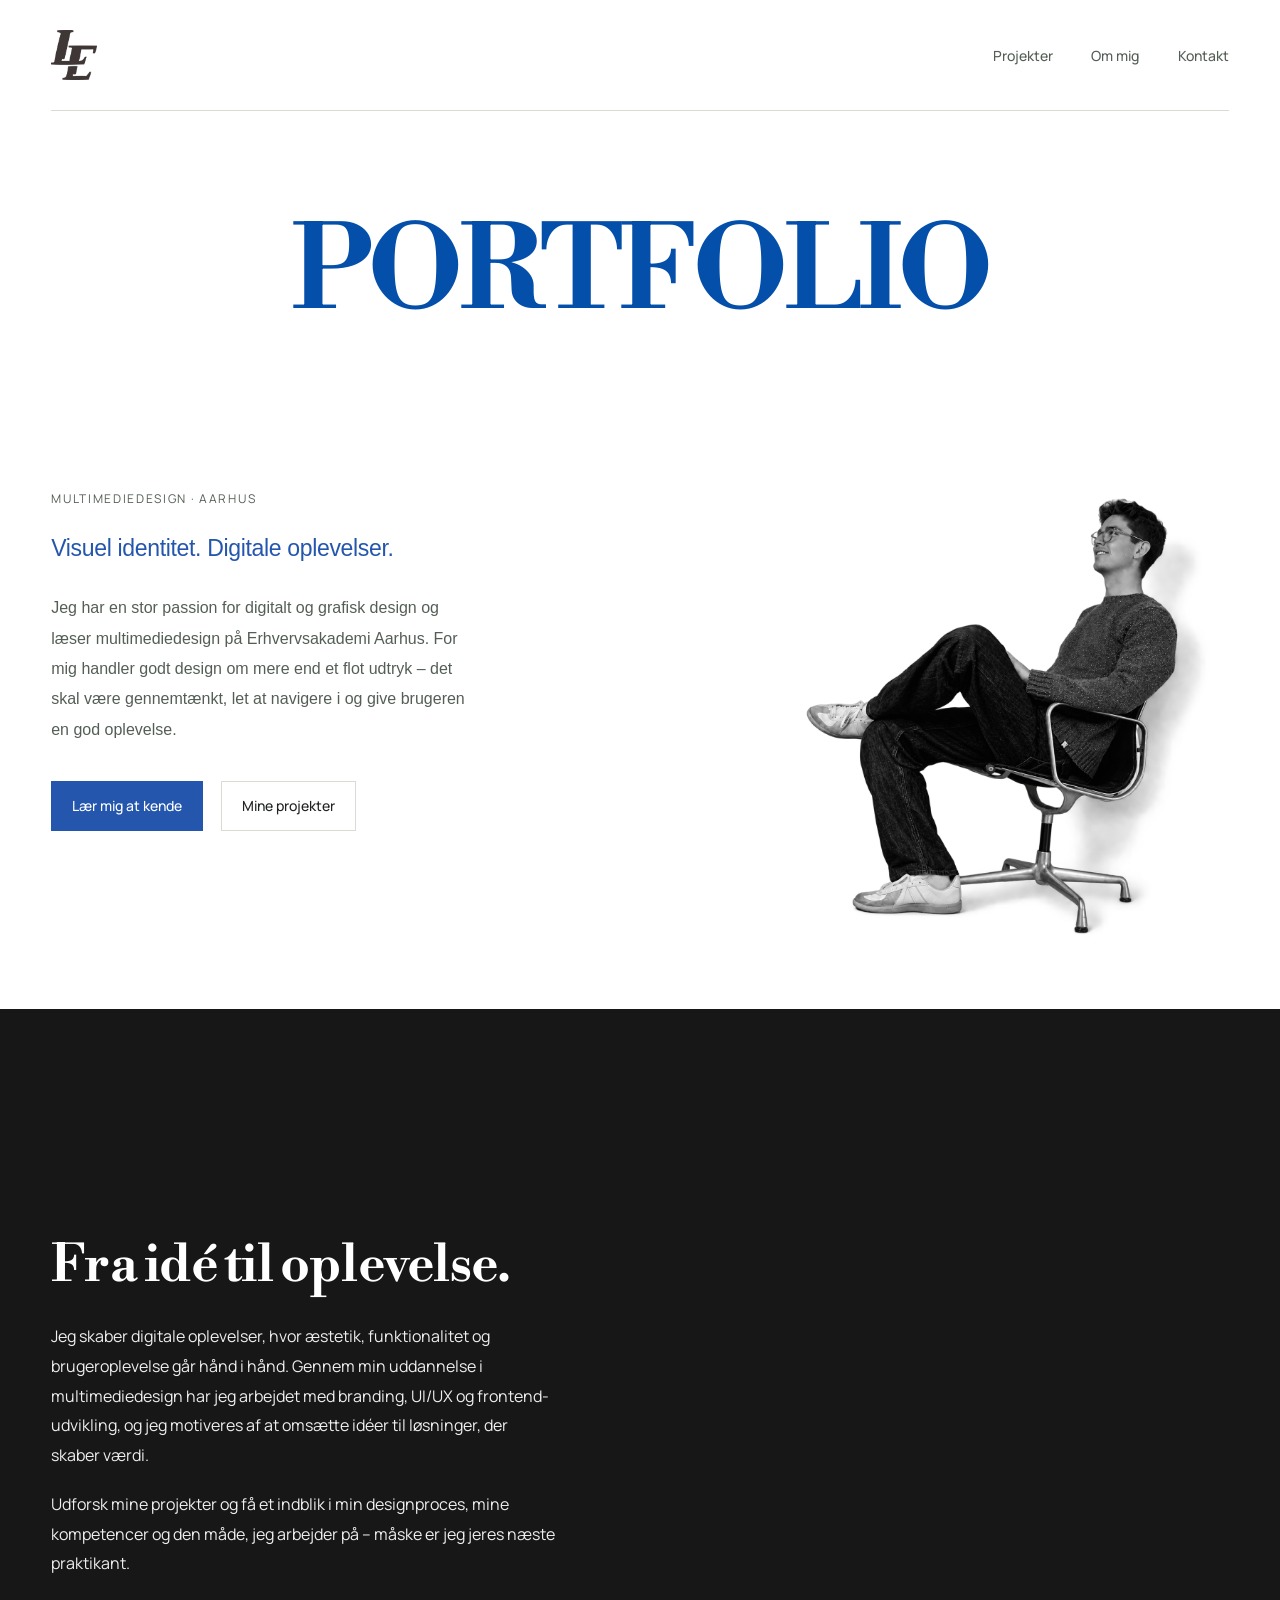
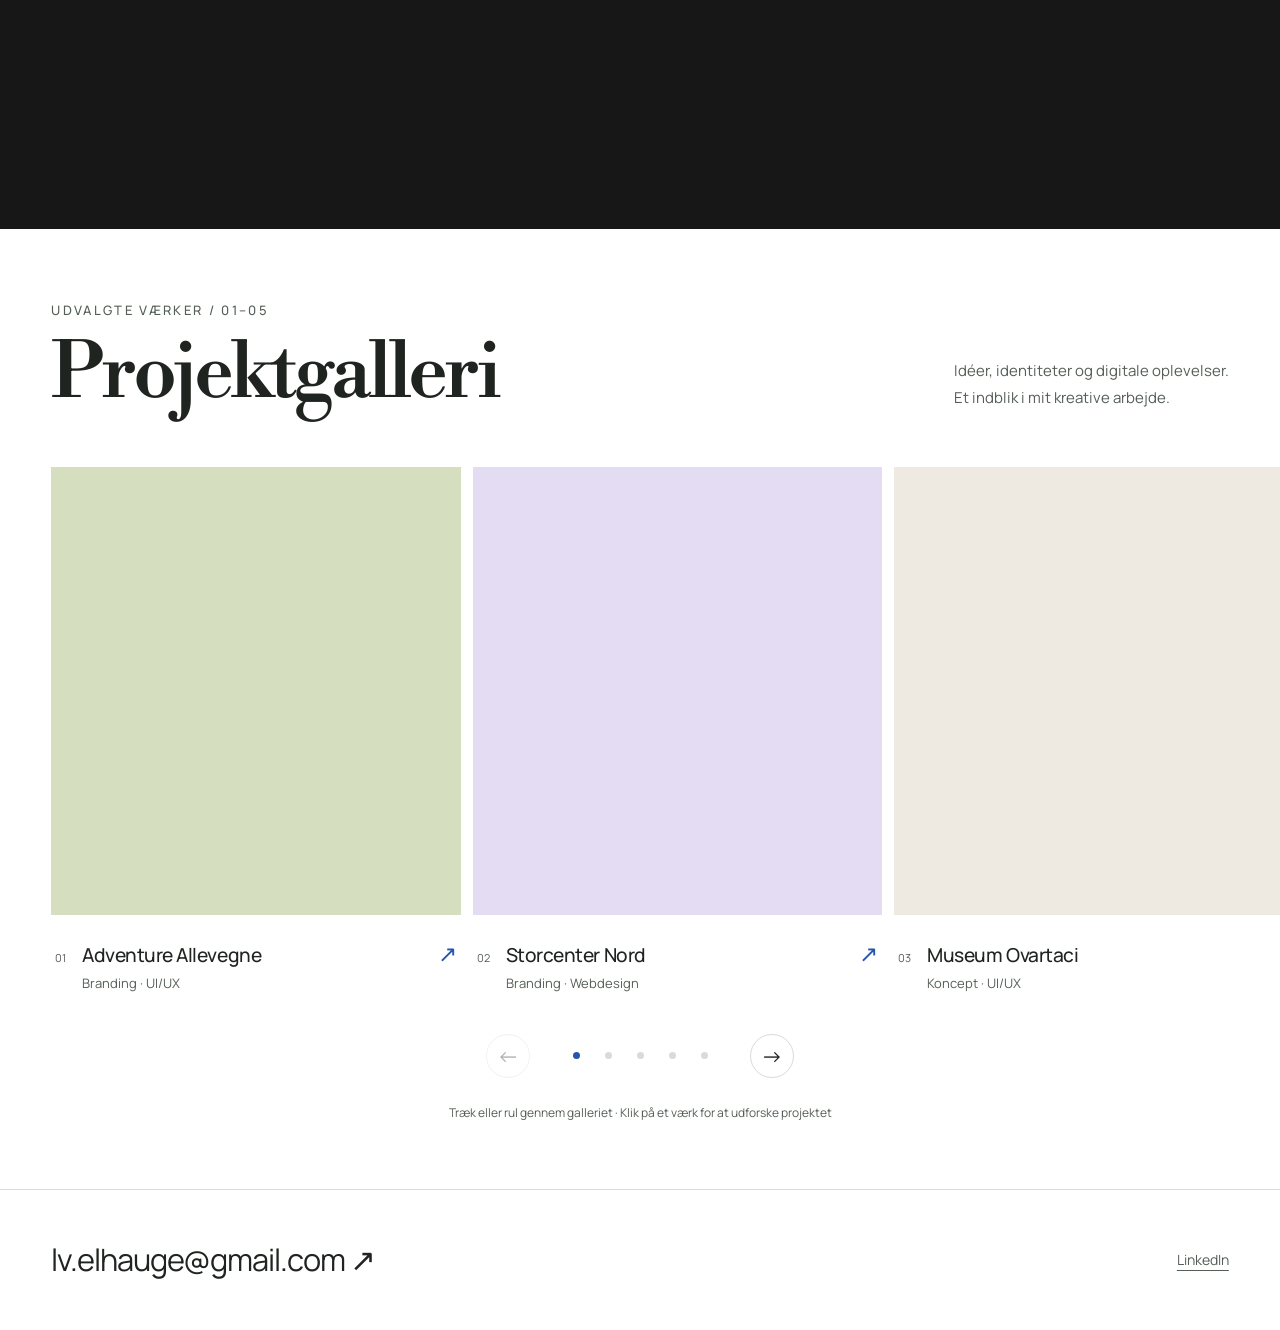
==== commit 1b4e0db6: "Restore centered portfolio heading and refresh asset versions" ====
--- a/index.html
+++ b/index.html
@@ -9,7 +9,7 @@
     />
     <title>Ludwig Elhauge – Portfolio</title>
 
-    <link rel="stylesheet" href="style.css?v=6" />
+    <link rel="stylesheet" href="style.css?v=9" />
 </head>
 
   <body class="portfolio-site ">
@@ -26,9 +26,9 @@
     <main>
       <section class="hero">
         <div class="hero-content">
+          <h1 class="hero-heading">PORTFOLIO</h1>
           <div class="hero-title">
             <p class="site-kicker">Multimediedesign · Aarhus</p>
-            <h1>Portfolio.</h1>
             <p class="hero-subtitle">Visuel identitet. Digitale oplevelser.</p>
 
             <p class="hero-description">
@@ -137,6 +137,6 @@
       </div>
     </footer>
 
-    <script src="main.js"></script>
+    <script src="main.js?v=7"></script>
   </body>
 </html>
--- a/style.css
+++ b/style.css
@@ -2374,17 +2374,7 @@
   justify-self: stretch;
 }
 
-.portfolio-site .hero-title h1 {
-  color: var(--site-text);
-  font: 700 clamp(68px, 9vw, 138px)/1 var(--site-display);
-  letter-spacing: -0.055em;
-  text-align: left;
-  margin: 0px 0px 22px;
-  width: auto;
-  opacity: 1;
-  transform: none;
-  animation: auto ease 0s 1 normal none running none;
-}
+
 
 .portfolio-site .hero-subtitle {
   color: var(--site-accent);
@@ -2990,9 +2980,7 @@
     padding-block: 48px;
   }
 
-  .portfolio-site .hero-title h1 {
-    font-size: clamp(58px, 12vw, 96px);
-  }
+
 
   .portfolio-site .hero-image-wrap {
     max-width: 460px;
@@ -3265,3 +3253,21 @@
 .portfolio-site .tfc-hero h1 { font-family: 'Libre Bodoni', Georgia, serif; font-weight: 600; }
 .portfolio-site.scn-page :is(h1, h2) { font-family: Georgia, 'Times New Roman', serif; font-weight: 400; }
 .portfolio-site.aa-page :is(h1, h2) { font-family: Georgia, serif; font-weight: 400; }
+
+.art-gallery-controls[hidden] { display: none; }
+
+/* Overskriften spænder over både tekst og portræt. */
+.portfolio-site .hero-heading {
+  grid-column: 1 / -1;
+  margin: 20px 0 0;
+  color: #044faa;
+  font: 700 clamp(56px, 9vw, 138px)/1.1 var(--site-display);
+  letter-spacing: -.035em;
+  text-align: center;
+  white-space: nowrap;
+}
+.portfolio-site .hero-content { row-gap: 44px; }
+@media (max-width: 800px) {
+  .portfolio-site .hero-heading { font-size: clamp(38px, 11vw, 80px); }
+  .portfolio-site .hero-content { row-gap: 32px; }
+}
